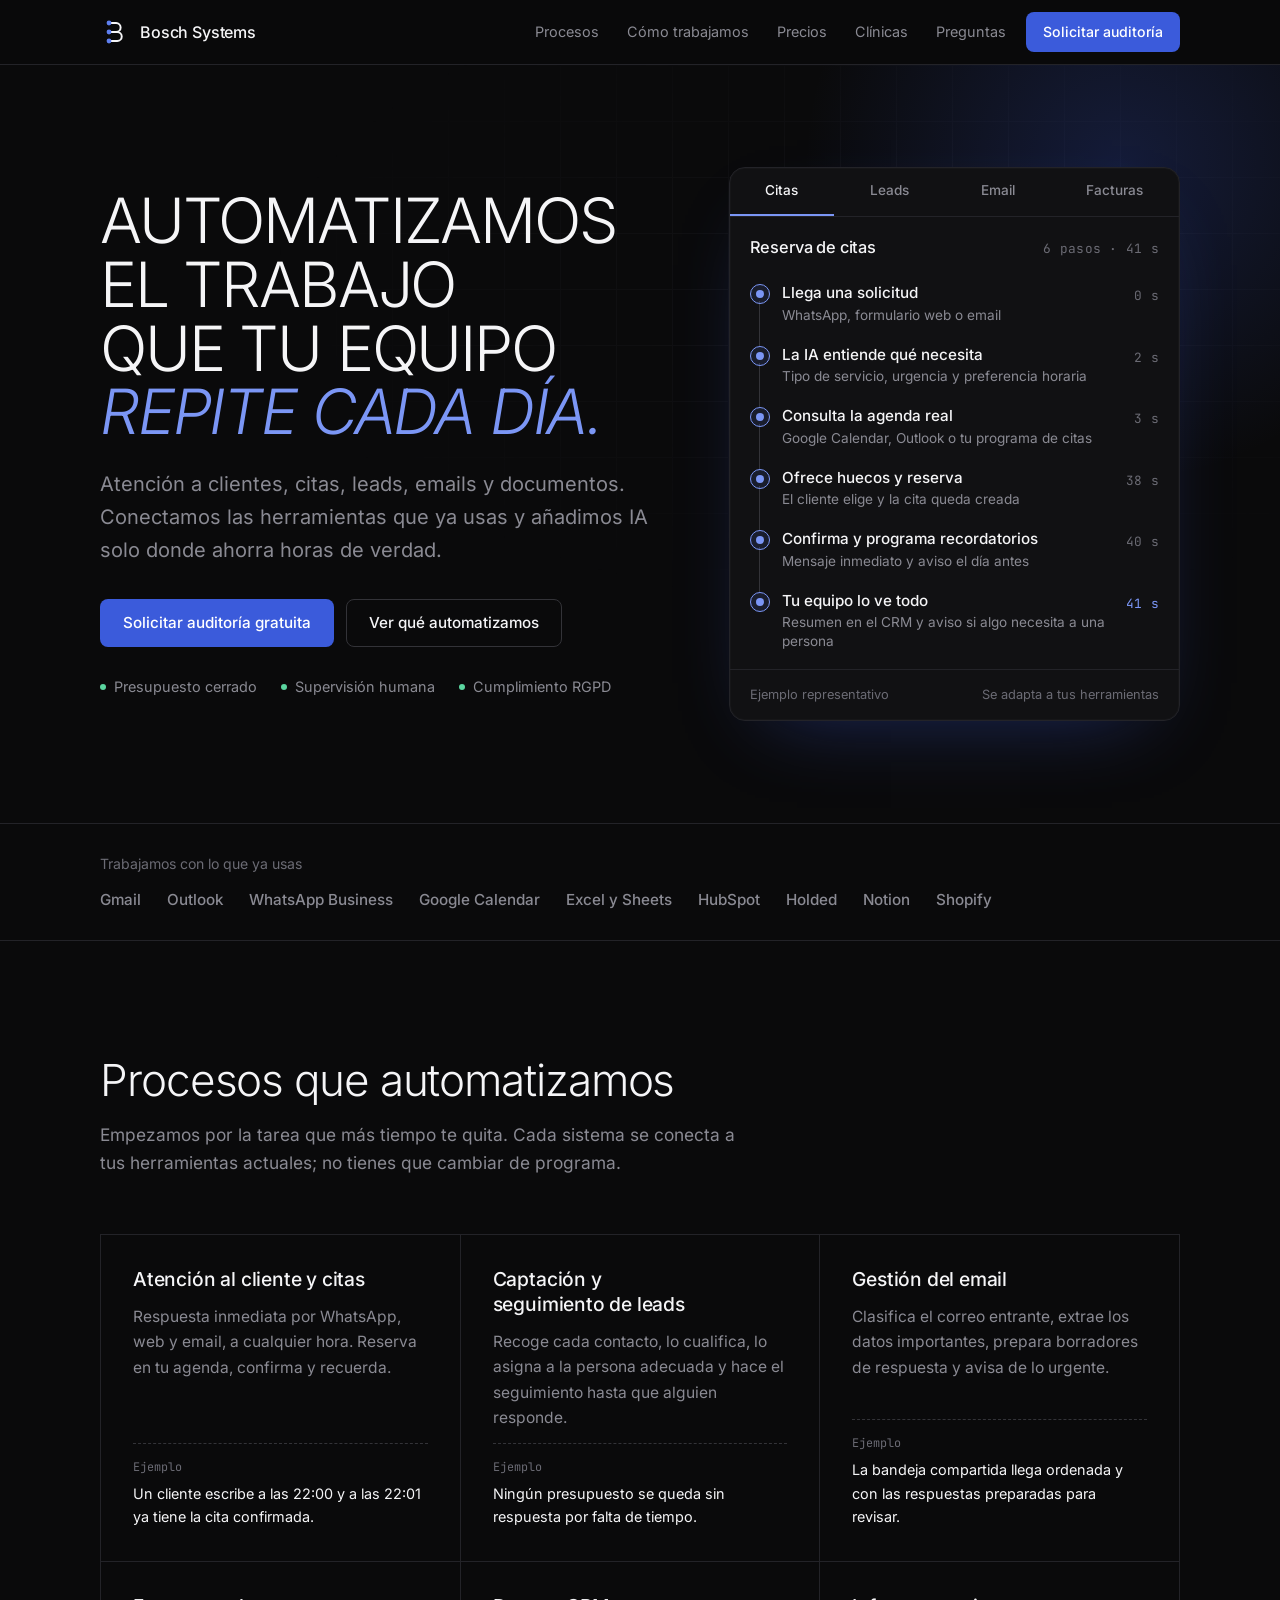
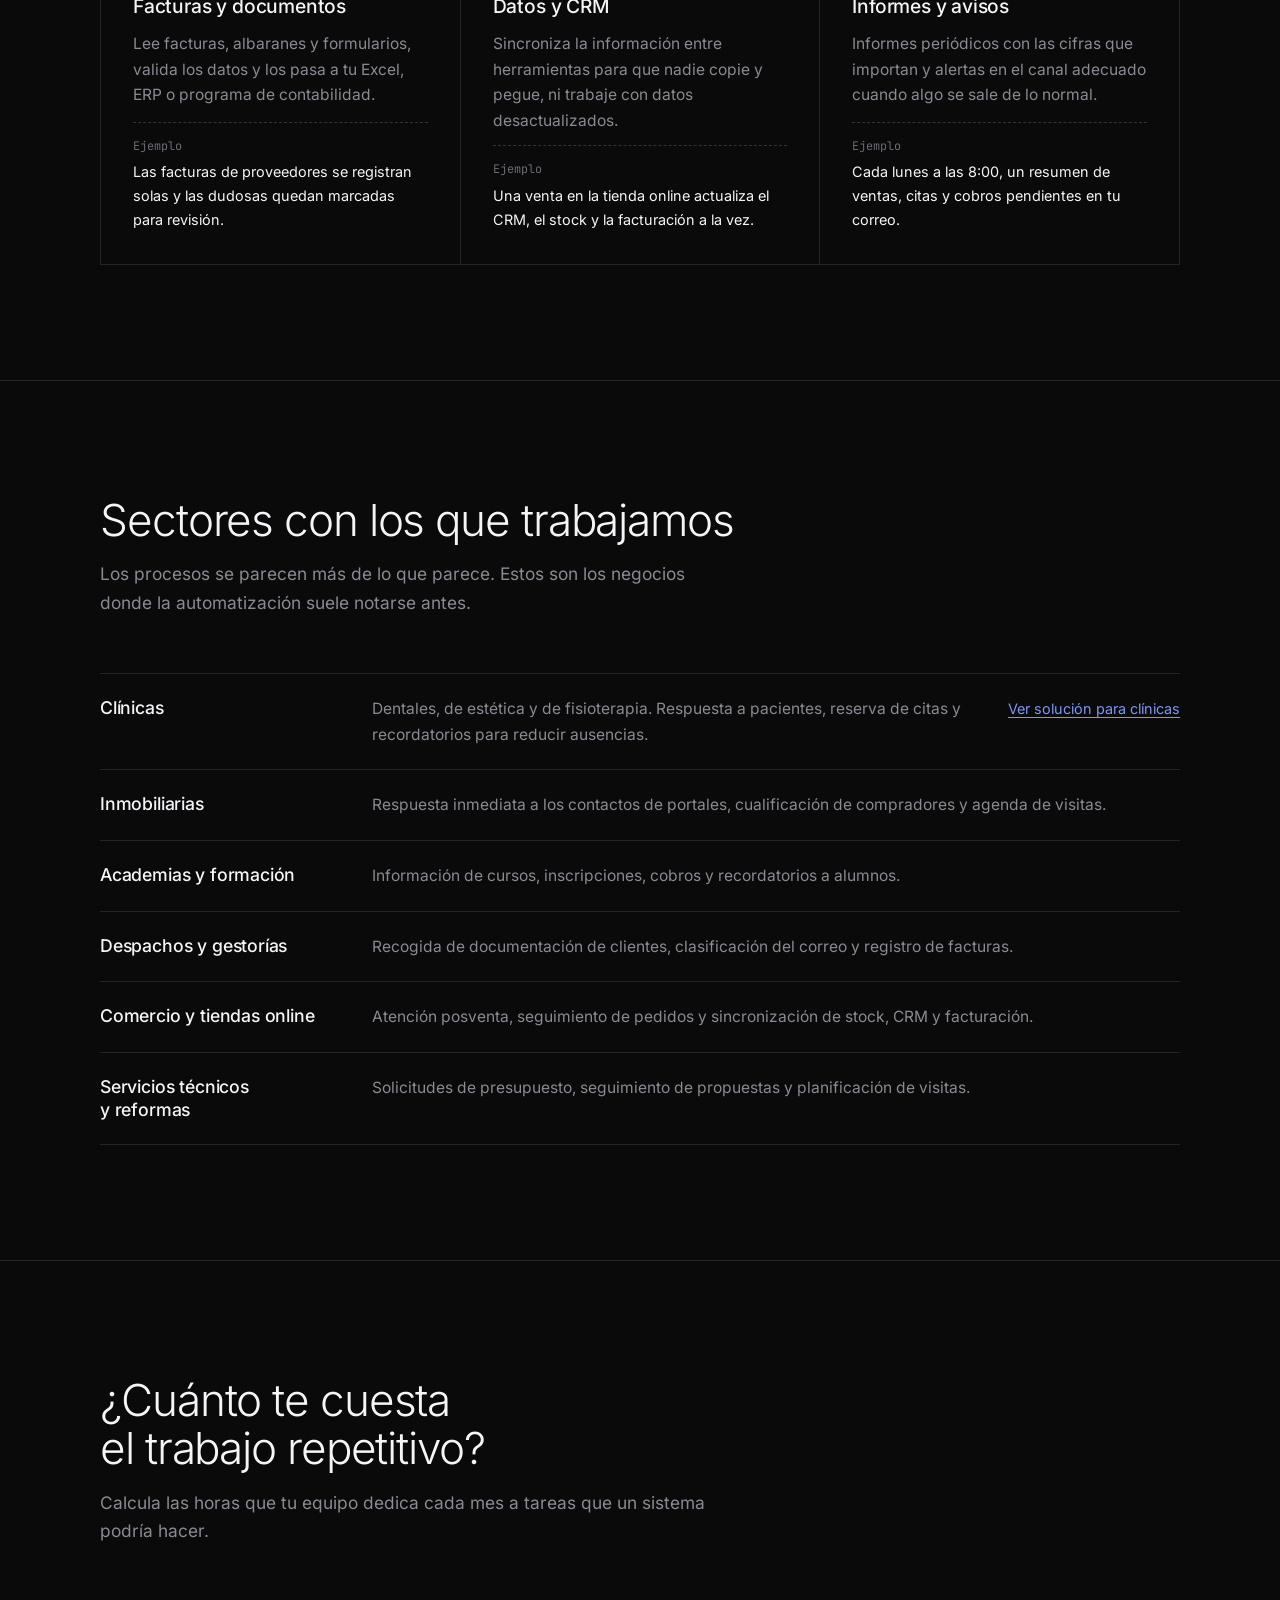
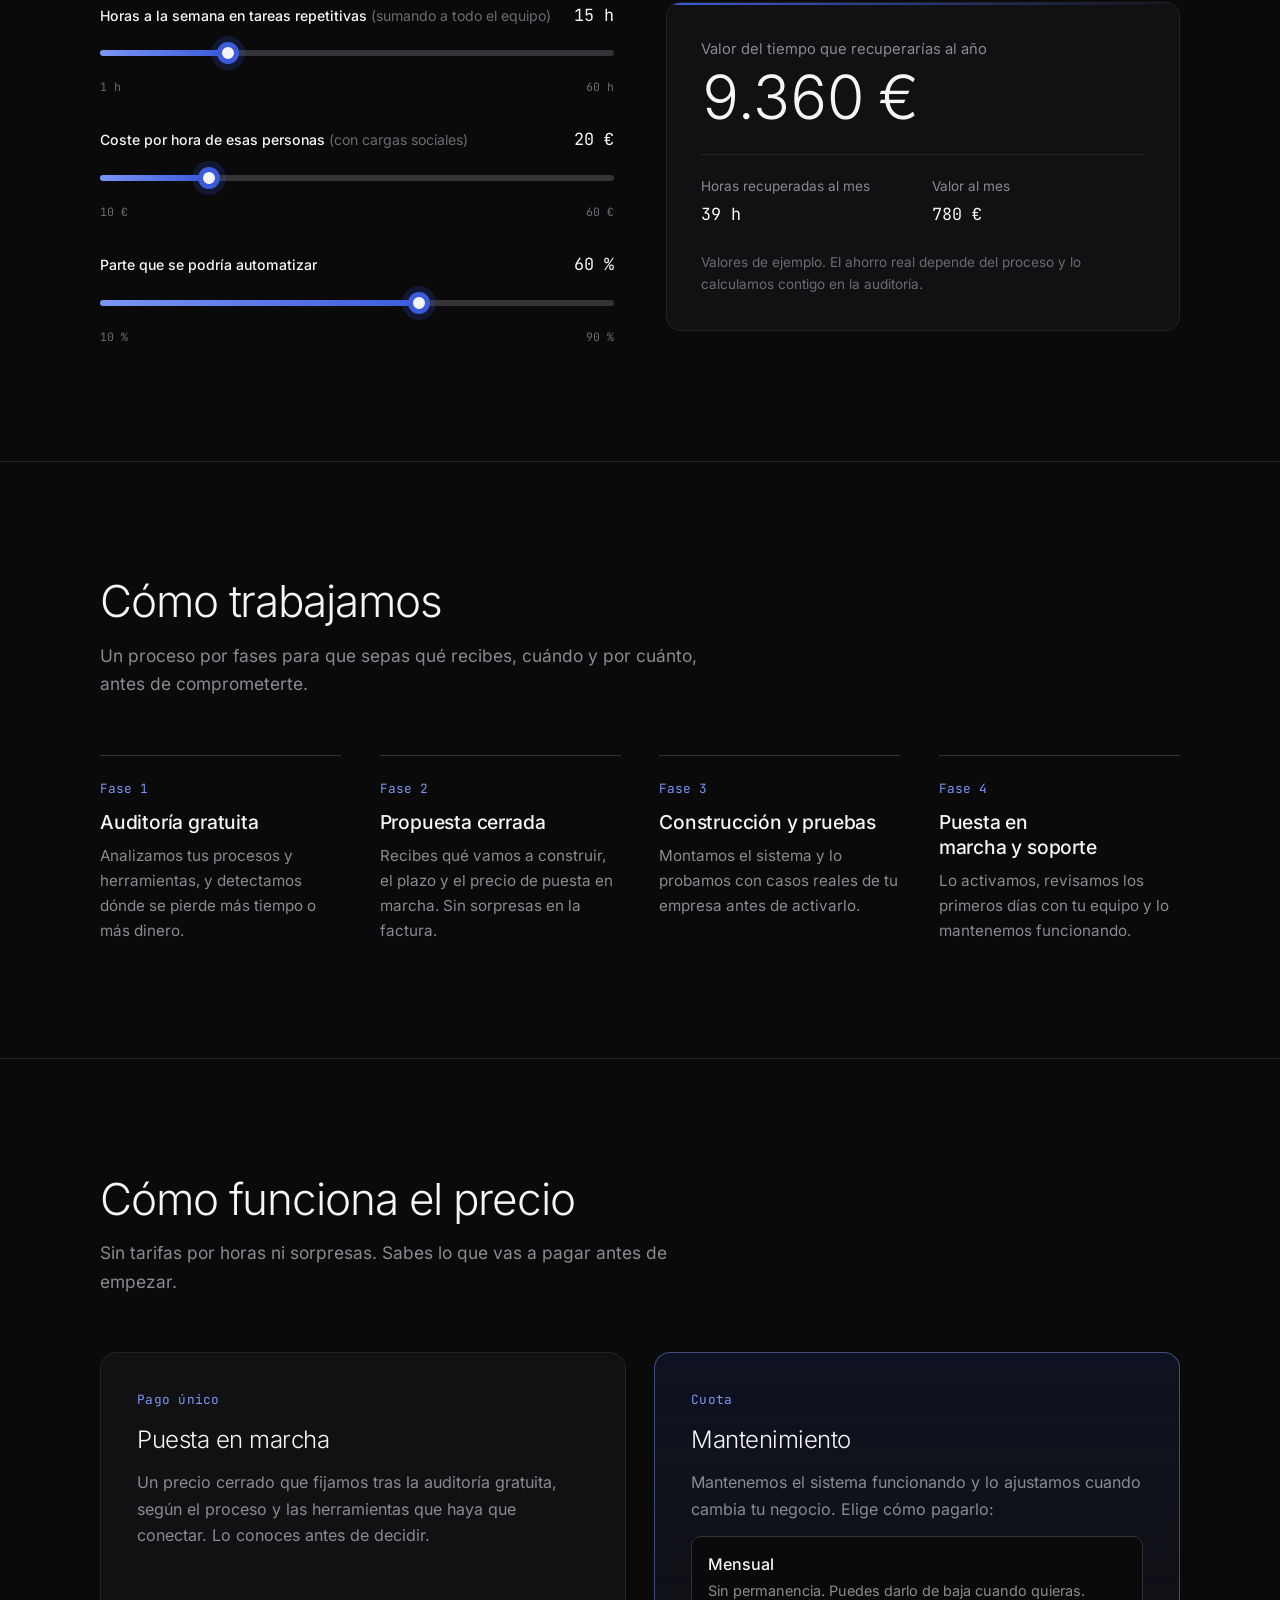
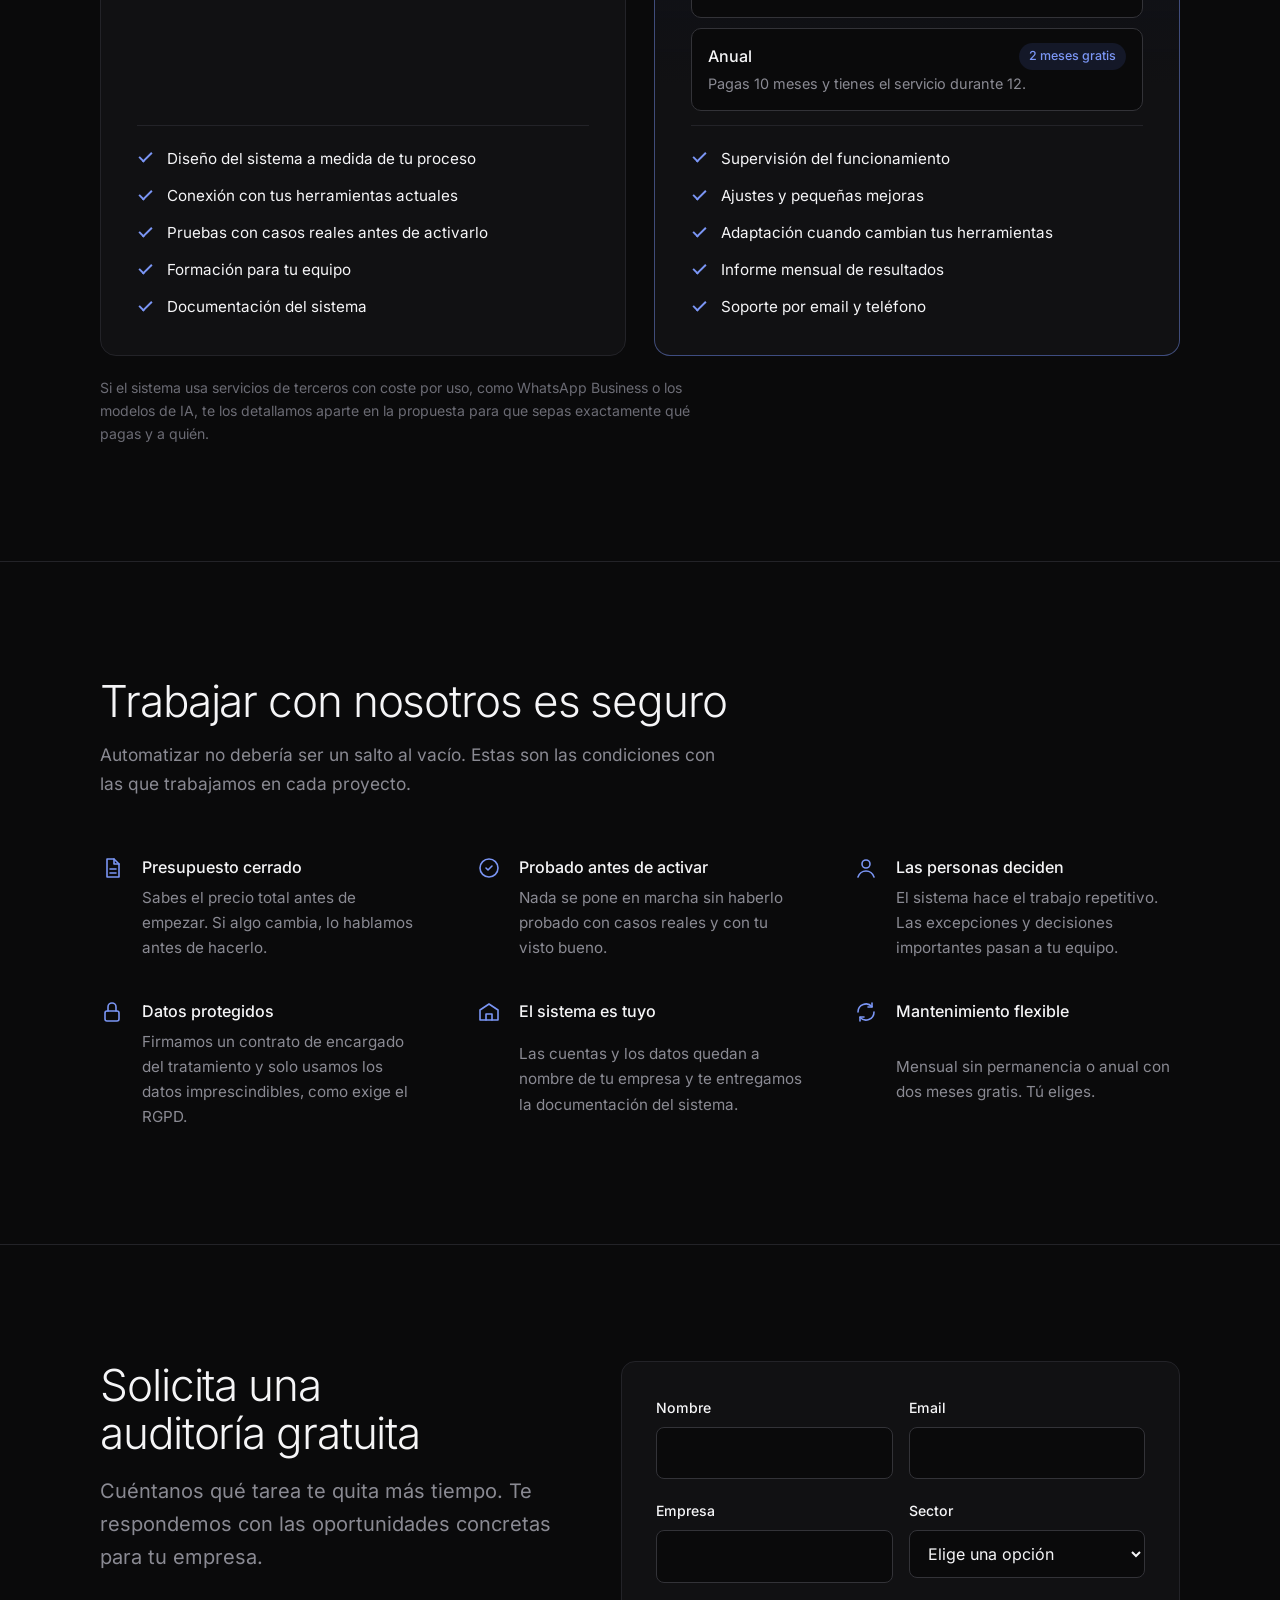
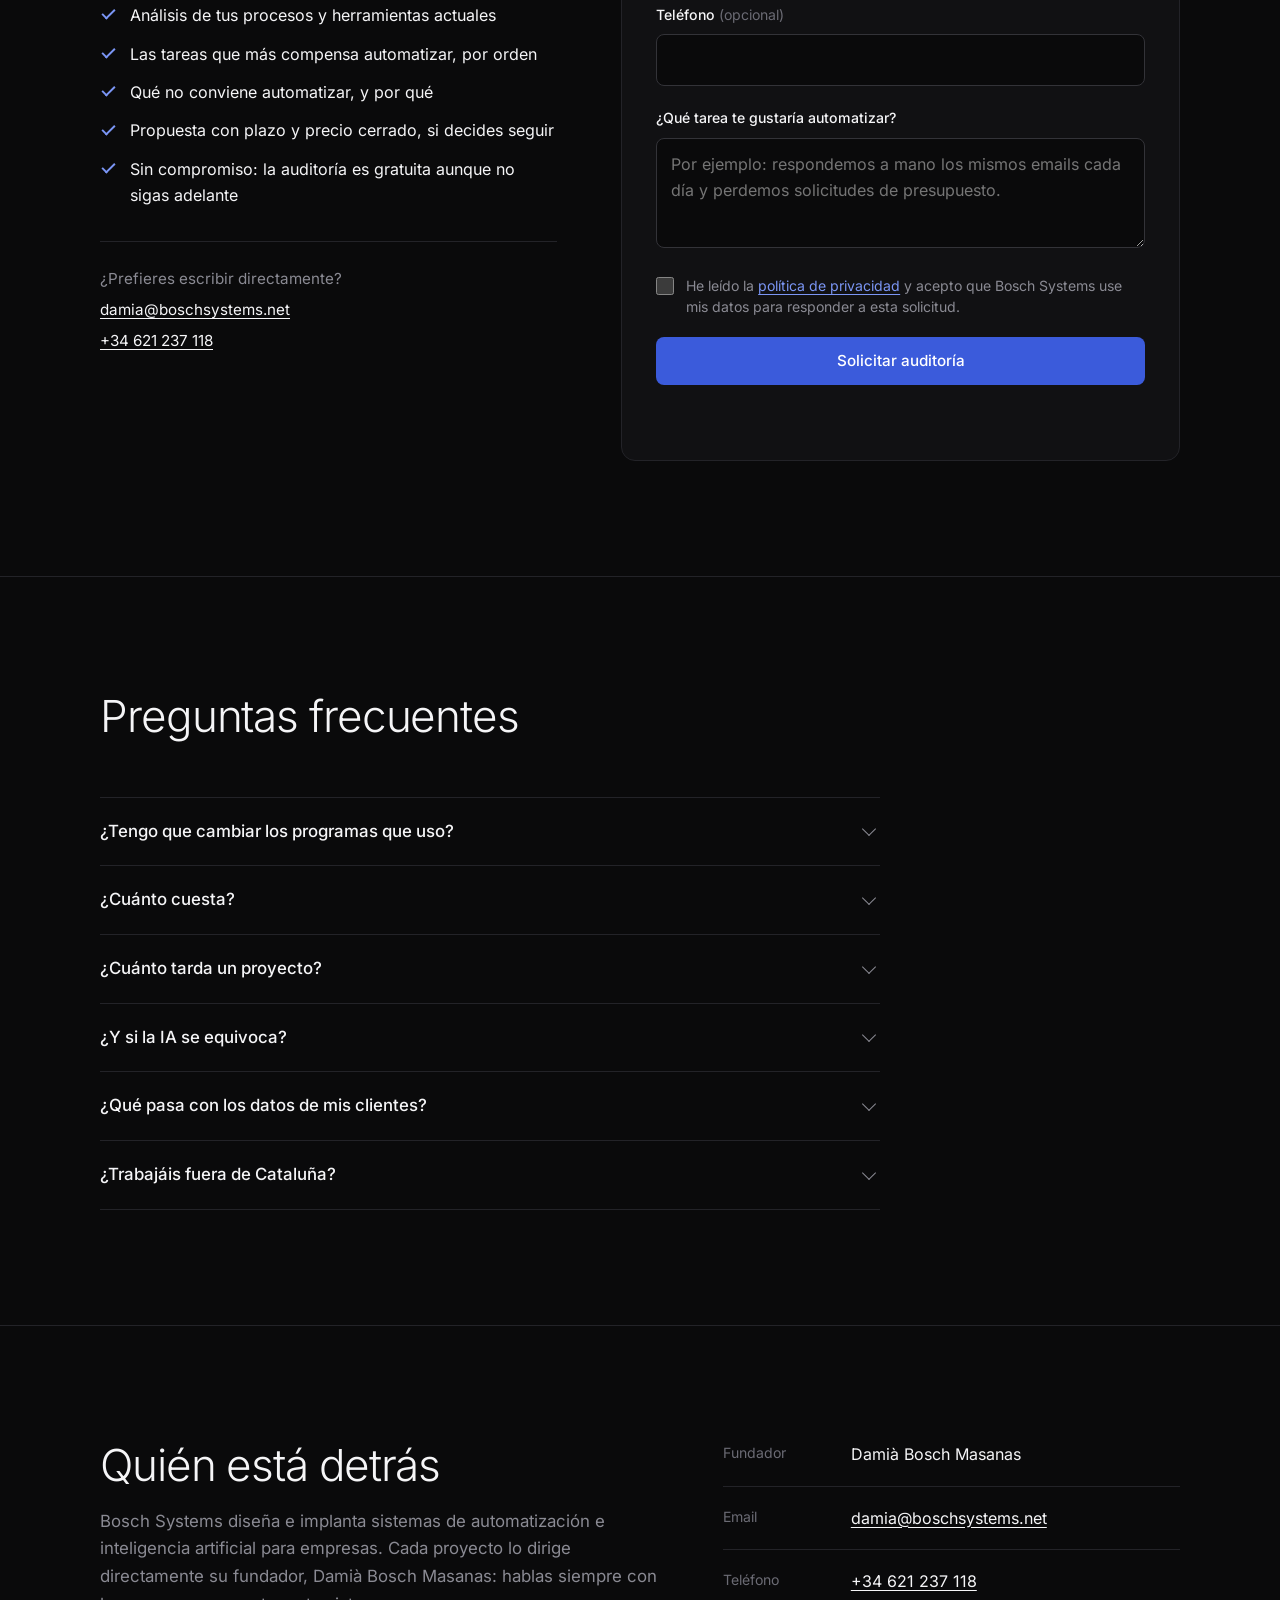
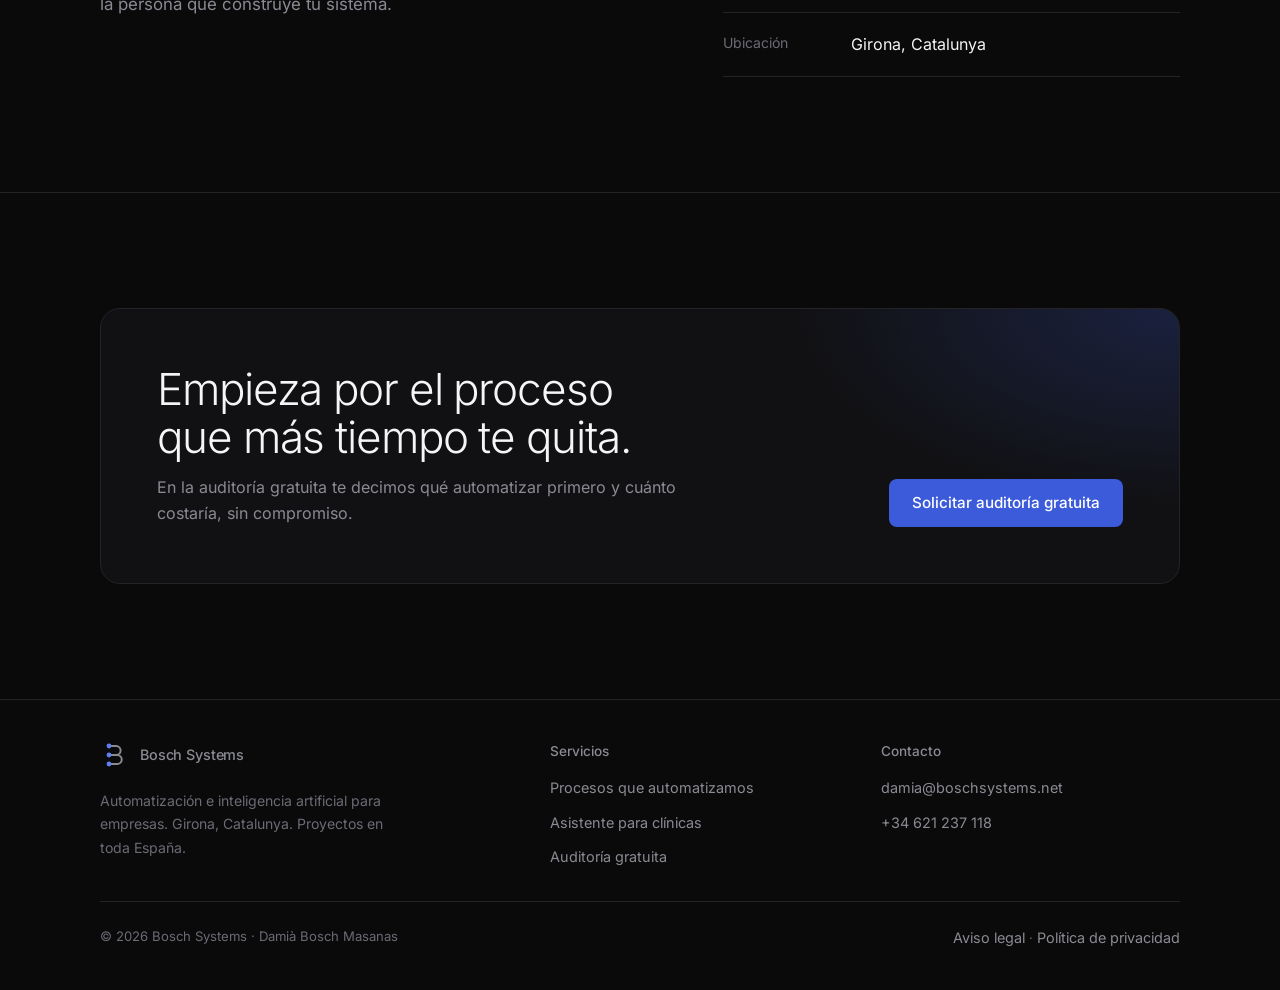
==== index.html @ 440d707b "Add files via upload" ====
<!doctype html>
<html lang="es">
<head>
<meta charset="utf-8">
<meta name="viewport" content="width=device-width, initial-scale=1, viewport-fit=cover">
<title>Bosch Systems | Automatización e IA para empresas</title>
<meta name="description" content="Automatizamos la atención al cliente, las citas, los leads, el email y los documentos de tu empresa, conectando las herramientas que ya usas. Auditoría gratuita.">
<meta name="theme-color" content="#0A0A0B">
<link rel="canonical" href="https://boschsystems.net/">
<link rel="icon" type="image/svg+xml" href="favicon.svg">
<link rel="preload" href="assets/fonts/inter-normal.woff2" as="font" type="font/woff2" crossorigin>
<link rel="stylesheet" href="assets/styles.css">
<meta property="og:type" content="website">
<meta property="og:locale" content="es_ES">
<meta property="og:site_name" content="Bosch Systems">
<meta property="og:title" content="Bosch Systems | Automatización e IA para empresas">
<meta property="og:description" content="Automatizamos la atención al cliente, las citas, los leads, el email y los documentos de tu empresa, conectando las herramientas que ya usas. Auditoría gratuita.">
<meta property="og:url" content="https://boschsystems.net/">
<meta property="og:image" content="https://boschsystems.net/og-image.png">
<meta property="og:image:width" content="1200">
<meta property="og:image:height" content="630">
<meta name="twitter:card" content="summary_large_image">
<script type="application/ld+json">
{"@context":"https://schema.org","@type":"ProfessionalService","name":"Bosch Systems","url":"https://boschsystems.net/","logo":"https://boschsystems.net/logo.svg","image":"https://boschsystems.net/og-image.png","email":"dboschmasanas@gmail.com","telephone":"+34621237118","founder":{"@type":"Person","name":"Damià Bosch Masanas"},"address":{"@type":"PostalAddress","addressLocality":"Banyoles","addressRegion":"Girona","postalCode":"17820","addressCountry":"ES"},"areaServed":"ES","description":"Automatización e inteligencia artificial para empresas: atención al cliente, citas, leads, email y documentos."}
</script>
</head>
<body>
<a class="skip" href="#contenido">Saltar al contenido</a>
<header class="top">
  <div class="wrap">
    <a class="brand" href="./" aria-label="Bosch Systems, inicio"><svg viewBox="0 0 40 40" width="30" height="30" aria-hidden="true"><path d="M12 8H21.5A6 6 0 0 1 21.5 20H12M12 20H23A6 6 0 0 1 23 32H12" fill="none" stroke="currentColor" stroke-width="2.6" stroke-linecap="round"/><circle cx="12" cy="8" r="3.2" fill="#5E7FF0"/><circle cx="12" cy="20" r="3.2" fill="#5E7FF0"/><circle cx="12" cy="32" r="3.2" fill="#5E7FF0"/></svg><span>Bosch Systems</span></a>
    <nav class="nav" id="nav" aria-label="Principal"><a href="#procesos">Procesos</a><a href="#como-trabajamos">Cómo trabajamos</a><a href="#precios">Precios</a><a href="clinicas.html">Clínicas</a><a href="#preguntas">Preguntas</a><a class="btn btn-primary nav-cta" href="#auditoria">Solicitar auditoría</a></nav>
    <a class="btn btn-primary btn-sm" href="#auditoria">Solicitar auditoría</a>
    <button class="menu-btn" type="button" aria-label="Abrir menú" aria-expanded="false" aria-controls="nav"><span></span></button>
  </div>
</header>
<main id="contenido">
  <section class="hero">
    <div class="wrap">
      <div>
        <h1>Automatizamos el trabajo que tu equipo <em>repite cada día.</em></h1>
        <p class="lead">Atención a clientes, citas, leads, emails y documentos. Conectamos las herramientas que ya usas y añadimos IA solo donde ahorra horas de verdad.</p>
        <div class="actions">
          <a class="btn btn-primary" href="#auditoria">Solicitar auditoría gratuita</a>
          <a class="btn btn-ghost js-booking" href="#auditoria" hidden>Reservar videollamada de 15 min</a>
          <a class="btn btn-ghost js-no-booking" href="#procesos">Ver qué automatizamos</a>
        </div>
        <div class="hero-meta">
          <span>Presupuesto cerrado</span>
          <span>Supervisión humana</span>
          <span>Cumplimiento RGPD</span>
        </div>
      </div>

      <div class="flow" id="flow" aria-label="Ejemplos de procesos automatizados">
        <div class="flow-tabs" role="tablist" aria-label="Elige un proceso">
          <button type="button" role="tab" aria-selected="true" data-flow="citas">Citas</button>
          <button type="button" role="tab" aria-selected="false" data-flow="leads">Leads</button>
          <button type="button" role="tab" aria-selected="false" data-flow="email">Email</button>
          <button type="button" role="tab" aria-selected="false" data-flow="facturas">Facturas</button>
        </div>
        <div class="flow-body" role="tabpanel">
          <div class="flow-title"><h3 id="flow-name">Reserva de citas</h3><span class="mono" id="flow-total">6 pasos · 41 s</span></div>
          <ol id="flow-steps">
            <li class="done"><span class="dot"></span><div><strong>Llega una solicitud</strong><small>WhatsApp, formulario web o email</small></div><span class="mono">0 s</span></li>
            <li class="done"><span class="dot"></span><div><strong>La IA entiende qué necesita</strong><small>Tipo de servicio, urgencia y preferencia horaria</small></div><span class="mono">2 s</span></li>
            <li class="done"><span class="dot"></span><div><strong>Consulta la agenda real</strong><small>Google Calendar, Outlook o tu programa de citas</small></div><span class="mono">3 s</span></li>
            <li class="done"><span class="dot"></span><div><strong>Ofrece huecos y reserva</strong><small>El cliente elige y la cita queda creada</small></div><span class="mono">38 s</span></li>
            <li class="done"><span class="dot"></span><div><strong>Confirma y programa recordatorios</strong><small>Mensaje inmediato y aviso el día antes</small></div><span class="mono">40 s</span></li>
            <li class="done human"><span class="dot"></span><div><strong>Tu equipo lo ve todo</strong><small>Resumen en el CRM y aviso si algo necesita a una persona</small></div><span class="mono">41 s</span></li>
          </ol>
        </div>
        <div class="flow-foot"><span>Ejemplo representativo</span><span>Se adapta a tus herramientas</span></div>
      </div>
    </div>
  </section>

  <div class="tools" aria-label="Herramientas compatibles">
    <div class="wrap">
      <p>Trabajamos con lo que ya usas</p>
      <ul>
        <li>Gmail</li><li>Outlook</li><li>WhatsApp Business</li><li>Google Calendar</li><li>Excel y Sheets</li><li>HubSpot</li><li>Holded</li><li>Notion</li><li>Shopify</li>
      </ul>
    </div>
  </div>

  <section class="band" id="procesos">
    <div class="wrap">
      <div class="head">
        <h2>Procesos que automatizamos</h2>
        <p>Empezamos por la tarea que más tiempo te quita. Cada sistema se conecta a tus herramientas actuales; no tienes que cambiar de programa.</p>
      </div>
      <div class="procs">
        <article class="proc">
          <h3>Atención al cliente y citas</h3>
          <p>Respuesta inmediata por WhatsApp, web y email, a cualquier hora. Reserva en tu agenda, confirma y recuerda.</p>
          <p class="ex"><b>Ejemplo</b>Un cliente escribe a las 22:00 y a las 22:01 ya tiene la cita confirmada.</p>
        </article>
        <article class="proc">
          <h3>Captación y seguimiento de leads</h3>
          <p>Recoge cada contacto, lo cualifica, lo asigna a la persona adecuada y hace el seguimiento hasta que alguien responde.</p>
          <p class="ex"><b>Ejemplo</b>Ningún presupuesto se queda sin respuesta por falta de tiempo.</p>
        </article>
        <article class="proc">
          <h3>Gestión del email</h3>
          <p>Clasifica el correo entrante, extrae los datos importantes, prepara borradores de respuesta y avisa de lo urgente.</p>
          <p class="ex"><b>Ejemplo</b>La bandeja compartida llega ordenada y con las respuestas preparadas para revisar.</p>
        </article>
        <article class="proc">
          <h3>Facturas y documentos</h3>
          <p>Lee facturas, albaranes y formularios, valida los datos y los pasa a tu Excel, ERP o programa de contabilidad.</p>
          <p class="ex"><b>Ejemplo</b>Las facturas de proveedores se registran solas y las dudosas quedan marcadas para revisión.</p>
        </article>
        <article class="proc">
          <h3>Datos y CRM</h3>
          <p>Sincroniza la información entre herramientas para que nadie copie y pegue, ni trabaje con datos desactualizados.</p>
          <p class="ex"><b>Ejemplo</b>Una venta en la tienda online actualiza el CRM, el stock y la facturación a la vez.</p>
        </article>
        <article class="proc">
          <h3>Informes y avisos</h3>
          <p>Informes periódicos con las cifras que importan y alertas en el canal adecuado cuando algo se sale de lo normal.</p>
          <p class="ex"><b>Ejemplo</b>Cada lunes a las 8:00, un resumen de ventas, citas y cobros pendientes en tu correo.</p>
        </article>
      </div>
    </div>
  </section>

  <section class="band" id="sectores">
    <div class="wrap">
      <div class="head">
        <h2>Sectores con los que trabajamos</h2>
        <p>Los procesos se parecen más de lo que parece. Estos son los negocios donde la automatización suele notarse antes.</p>
      </div>
      <ul class="sectors">
        <li><h3>Clínicas</h3><p>Dentales, de estética y de fisioterapia. Respuesta a pacientes, reserva de citas y recordatorios para reducir ausencias.</p><a href="clinicas.html">Ver solución para clínicas</a></li>
        <li><h3>Inmobiliarias</h3><p>Respuesta inmediata a los contactos de portales, cualificación de compradores y agenda de visitas.</p><span></span></li>
        <li><h3>Academias y formación</h3><p>Información de cursos, inscripciones, cobros y recordatorios a alumnos.</p><span></span></li>
        <li><h3>Despachos y gestorías</h3><p>Recogida de documentación de clientes, clasificación del correo y registro de facturas.</p><span></span></li>
        <li><h3>Comercio y tiendas online</h3><p>Atención posventa, seguimiento de pedidos y sincronización de stock, CRM y facturación.</p><span></span></li>
        <li><h3>Servicios técnicos y reformas</h3><p>Solicitudes de presupuesto, seguimiento de propuestas y planificación de visitas.</p><span></span></li>
      </ul>
    </div>
  </section>

  <section class="band" id="calculadora">
    <div class="wrap">
      <div class="head">
        <h2>¿Cuánto te cuesta el trabajo repetitivo?</h2>
        <p>Calcula las horas que tu equipo dedica cada mes a tareas que un sistema podría hacer.</p>
      </div>
      <div class="calc">
        <form class="fields" id="calc-horas" onsubmit="return false">
          <div class="slider">
            <div class="slider-head"><label for="h-horas">Horas a la semana en tareas repetitivas <span class="hint">(sumando a todo el equipo)</span></label><output id="h-horas-v" for="h-horas">15 h</output></div>
            <input id="h-horas" type="range" min="1" max="60" step="1" value="15">
            <div class="slider-scale" aria-hidden="true"><span>1 h</span><span>60 h</span></div>
          </div>
          <div class="slider">
            <div class="slider-head"><label for="h-coste">Coste por hora de esas personas <span class="hint">(con cargas sociales)</span></label><output id="h-coste-v" for="h-coste">20 €</output></div>
            <input id="h-coste" type="range" min="10" max="60" step="1" value="20">
            <div class="slider-scale" aria-hidden="true"><span>10 €</span><span>60 €</span></div>
          </div>
          <div class="slider">
            <div class="slider-head"><label for="h-pct">Parte que se podría automatizar</label><output id="h-pct-v" for="h-pct">60 %</output></div>
            <input id="h-pct" type="range" min="10" max="90" step="5" value="60">
            <div class="slider-scale" aria-hidden="true"><span>10 %</span><span>90 %</span></div>
          </div>
        </form>
        <div class="result" aria-live="polite">
          <p class="cap">Valor del tiempo que recuperarías al año</p>
          <p class="big" id="h-anio">9.360 €</p>
          <dl>
            <div><dt>Horas recuperadas al mes</dt><dd id="h-mes-h">39 h</dd></div>
            <div><dt>Valor al mes</dt><dd id="h-mes-e">780 €</dd></div>
          </dl>
          <p class="note">Valores de ejemplo. El ahorro real depende del proceso y lo calculamos contigo en la auditoría.</p>
        </div>
      </div>
    </div>
  </section>

  <section class="band" id="como-trabajamos">
    <div class="wrap">
      <div class="head">
        <h2>Cómo trabajamos</h2>
        <p>Un proceso por fases para que sepas qué recibes, cuándo y por cuánto, antes de comprometerte.</p>
      </div>
      <ol class="steps">
        <li><span class="n">Fase 1</span><h3>Auditoría gratuita</h3><p>Analizamos tus procesos y herramientas, y detectamos dónde se pierde más tiempo o más dinero.</p></li>
        <li><span class="n">Fase 2</span><h3>Propuesta cerrada</h3><p>Recibes qué vamos a construir, el plazo y el precio de puesta en marcha. Sin sorpresas en la factura.</p></li>
        <li><span class="n">Fase 3</span><h3>Construcción y pruebas</h3><p>Montamos el sistema y lo probamos con casos reales de tu empresa antes de activarlo.</p></li>
        <li><span class="n">Fase 4</span><h3>Puesta en marcha y soporte</h3><p>Lo activamos, revisamos los primeros días con tu equipo y lo mantenemos funcionando.</p></li>
      </ol>
    </div>
  </section>

  <section class="band" id="precios">
    <div class="wrap">
      <div class="head">
        <h2>Cómo funciona el precio</h2>
        <p>Sin tarifas por horas ni sorpresas. Sabes lo que vas a pagar antes de empezar.</p>
      </div>
      <div class="pricing">
        <article class="plan">
          <span class="plan-tag mono">Pago único</span>
          <h3>Puesta en marcha</h3>
          <p>Un precio cerrado que fijamos tras la auditoría gratuita, según el proceso y las herramientas que haya que conectar. Lo conoces antes de decidir.</p>
          <ul class="checks">
            <li>Diseño del sistema a medida de tu proceso</li>
            <li>Conexión con tus herramientas actuales</li>
            <li>Pruebas con casos reales antes de activarlo</li>
            <li>Formación para tu equipo</li>
            <li>Documentación del sistema</li>
          </ul>
        </article>
        <article class="plan plan-main">
          <span class="plan-tag mono">Cuota</span>
          <h3>Mantenimiento</h3>
          <p>Mantenemos el sistema funcionando y lo ajustamos cuando cambia tu negocio. Elige cómo pagarlo:</p>
          <div class="bills">
            <div class="bill"><strong>Mensual</strong><span>Sin permanencia. Puedes darlo de baja cuando quieras.</span></div>
            <div class="bill"><strong>Anual</strong><em class="save">2 meses gratis</em><span>Pagas 10 meses y tienes el servicio durante 12.</span></div>
          </div>
          <ul class="checks">
            <li>Supervisión del funcionamiento</li>
            <li>Ajustes y pequeñas mejoras</li>
            <li>Adaptación cuando cambian tus herramientas</li>
            <li>Informe mensual de resultados</li>
            <li>Soporte por email y teléfono</li>
          </ul>
        </article>
      </div>
      <p class="pricing-note">Si el sistema usa servicios de terceros con coste por uso, como WhatsApp Business o los modelos de IA, te los detallamos aparte en la propuesta para que sepas exactamente qué pagas y a quién.</p>
    </div>
  </section>
  <section class="band" id="garantias">
    <div class="wrap">
      <div class="head">
        <h2>Trabajar con nosotros es seguro</h2>
        <p>Automatizar no debería ser un salto al vacío. Estas son las condiciones con las que trabajamos en cada proyecto.</p>
      </div>
      <dl class="trust">
        <div>
          <svg viewBox="0 0 24 24" fill="none" stroke="currentColor" stroke-width="1.6" stroke-linecap="round" stroke-linejoin="round" aria-hidden="true"><path d="M7 3h7l5 5v13H7z"/><path d="M14 3v5h5M10 13h6M10 17h6"/></svg>
          <dt>Presupuesto cerrado</dt><dd>Sabes el precio total antes de empezar. Si algo cambia, lo hablamos antes de hacerlo.</dd>
        </div>
        <div>
          <svg viewBox="0 0 24 24" fill="none" stroke="currentColor" stroke-width="1.6" stroke-linecap="round" stroke-linejoin="round" aria-hidden="true"><path d="M9 12l2 2 4-4"/><circle cx="12" cy="12" r="9"/></svg>
          <dt>Probado antes de activar</dt><dd>Nada se pone en marcha sin haberlo probado con casos reales y con tu visto bueno.</dd>
        </div>
        <div>
          <svg viewBox="0 0 24 24" fill="none" stroke="currentColor" stroke-width="1.6" stroke-linecap="round" stroke-linejoin="round" aria-hidden="true"><circle cx="12" cy="8" r="4"/><path d="M4 21c1.5-4 4.5-6 8-6s6.5 2 8 6"/></svg>
          <dt>Las personas deciden</dt><dd>El sistema hace el trabajo repetitivo. Las excepciones y decisiones importantes pasan a tu equipo.</dd>
        </div>
        <div>
          <svg viewBox="0 0 24 24" fill="none" stroke="currentColor" stroke-width="1.6" stroke-linecap="round" stroke-linejoin="round" aria-hidden="true"><rect x="5" y="11" width="14" height="10" rx="2"/><path d="M8 11V7a4 4 0 0 1 8 0v4"/></svg>
          <dt>Datos protegidos</dt><dd>Firmamos un contrato de encargado del tratamiento y solo usamos los datos imprescindibles, como exige el RGPD.</dd>
        </div>
        <div>
          <svg viewBox="0 0 24 24" fill="none" stroke="currentColor" stroke-width="1.6" stroke-linecap="round" stroke-linejoin="round" aria-hidden="true"><path d="M3 10l9-6 9 6v10H3z"/><path d="M9 20v-6h6v6"/></svg>
          <dt>El sistema es tuyo</dt><dd>Las cuentas y los datos quedan a nombre de tu empresa y te entregamos la documentación del sistema.</dd>
        </div>
        <div>
          <svg viewBox="0 0 24 24" fill="none" stroke="currentColor" stroke-width="1.6" stroke-linecap="round" stroke-linejoin="round" aria-hidden="true"><path d="M4 12a8 8 0 0 1 14-5.3M20 12a8 8 0 0 1-14 5.3"/><path d="M18 3v4h-4M6 21v-4h4"/></svg>
          <dt>Mantenimiento flexible</dt><dd>Mensual sin permanencia o anual con dos meses gratis. Tú eliges.</dd>
        </div>
      </dl>
    </div>
  </section>

  <section class="band" id="auditoria">
    <div class="wrap audit">
      <div>
        <h2>Solicita una auditoría gratuita</h2>
        <p class="lead">Cuéntanos qué tarea te quita más tiempo. Te respondemos con las oportunidades concretas para tu empresa.</p>
        <ul class="checks">
          <li>Análisis de tus procesos y herramientas actuales</li>
          <li>Las tareas que más compensa automatizar, por orden</li>
          <li>Qué no conviene automatizar, y por qué</li>
          <li>Propuesta con plazo y precio cerrado, si decides seguir</li>
          <li>Sin compromiso: la auditoría es gratuita aunque no sigas adelante</li>
        </ul>
        <div class="direct">
          <span>¿Prefieres escribir directamente?</span>
          <a class="js-email" href="mailto:dboschmasanas@gmail.com">dboschmasanas@gmail.com</a>
          <a class="js-phone" href="tel:+34621237118">+34 621 237 118</a>
        </div>
      </div>

      <form class="form js-lead-form" novalidate data-subject="Solicitud de auditoría">
        <div class="two">
          <div><label for="f-nombre">Nombre</label><input id="f-nombre" name="nombre" type="text" autocomplete="name" required></div>
          <div><label for="f-email">Email</label><input id="f-email" name="email" type="email" autocomplete="email" required></div>
        </div>
        <div class="two">
          <div><label for="f-empresa">Empresa</label><input id="f-empresa" name="empresa" type="text" autocomplete="organization" required></div>
          <div>
            <label for="f-sector">Sector</label>
            <select id="f-sector" name="sector" required>
              <option value="">Elige una opción</option>
              <option>Clínica</option><option>Inmobiliaria</option><option>Academia o formación</option><option>Despacho o gestoría</option><option>Comercio o tienda online</option><option>Servicios técnicos o reformas</option><option>Otro</option>
            </select>
          </div>
        </div>
        <div><label for="f-tel">Teléfono <span class="hint">(opcional)</span></label><input id="f-tel" name="telefono" type="tel" autocomplete="tel"></div>
        <div><label for="f-mensaje">¿Qué tarea te gustaría automatizar?</label><textarea id="f-mensaje" name="mensaje" required placeholder="Por ejemplo: respondemos a mano los mismos emails cada día y perdemos solicitudes de presupuesto."></textarea></div>
        <div class="trap" aria-hidden="true"><label for="f-extra">No rellenar</label><input id="f-extra" name="contacto_extra" type="text" tabindex="-1" autocomplete="off"></div>
        <div class="consent">
          <input id="f-consent" name="consent" type="checkbox" required>
          <label for="f-consent">He leído la <a href="privacidad.html">política de privacidad</a> y acepto que Bosch Systems use mis datos para responder a esta solicitud.</label>
        </div>
        <button class="btn btn-primary" type="submit">Solicitar auditoría</button>
        <p class="status" role="status" aria-live="polite"></p>
      </form>
    </div>
  </section>

  <section class="band" id="preguntas">
    <div class="wrap">
      <div class="head"><h2>Preguntas frecuentes</h2></div>
      <div class="faq">
        <details><summary>¿Tengo que cambiar los programas que uso?</summary><p>No. Partimos de tus herramientas actuales y construimos la conexión entre ellas. Solo proponemos algo nuevo cuando lo que tienes no permite automatizar el proceso.</p></details>
        <details><summary>¿Cuánto cuesta?</summary><p>La puesta en marcha tiene un precio cerrado que te damos tras la auditoría, según el proceso y las herramientas. El mantenimiento se paga aparte, de forma mensual sin permanencia o anual con dos meses gratis. Consulta el apartado <a href="#precios">Cómo funciona el precio</a>.</p></details>
        <details><summary>¿Cuánto tarda un proyecto?</summary><p>Un proceso sencillo puede estar funcionando en pocas semanas. El plazo exacto aparece en la propuesta, antes de que te comprometas.</p></details>
        <details><summary>¿Y si la IA se equivoca?</summary><p>Diseñamos cada sistema con límites claros: lo que no entiende o no puede resolver lo pasa a una persona con el contexto completo. Además, revisamos su funcionamiento durante los primeros días y en el mantenimiento mensual.</p></details>
        <details><summary>¿Qué pasa con los datos de mis clientes?</summary><p>Solo tratamos los datos necesarios para cada proceso, firmamos un contrato de encargado del tratamiento y elegimos proveedores que cumplen el RGPD.</p></details>
        <details><summary>¿Trabajáis fuera de Cataluña?</summary><p>Sí. Trabajamos con empresas de toda España por videollamada, y la mayor parte del trabajo se hace en remoto.</p></details>
      </div>
    </div>
  </section>

  <section class="band" id="nosotros">
    <div class="wrap about">
      <div>
        <h2>Quién está detrás</h2>
        <p>Bosch Systems diseña e implanta sistemas de automatización e inteligencia artificial para empresas. Cada proyecto lo dirige directamente su fundador, Damià Bosch Masanas: hablas siempre con la persona que construye tu sistema.</p>
      </div>
      <dl class="contact">
        <div><dt>Fundador</dt><dd>Damià Bosch Masanas</dd></div>
        <div><dt>Email</dt><dd><a class="js-email" href="mailto:dboschmasanas@gmail.com">dboschmasanas@gmail.com</a></dd></div>
        <div><dt>Teléfono</dt><dd><a class="js-phone" href="tel:+34621237118">+34 621 237 118</a></dd></div>
        <div><dt>Ubicación</dt><dd>Girona, Catalunya</dd></div>
      </dl>
    </div>
  </section>

  <section class="band final">
    <div class="wrap">
      <div class="final-panel">
        <div>
          <h2>Empieza por el proceso que más tiempo te quita.</h2>
          <p>En la auditoría gratuita te decimos qué automatizar primero y cuánto costaría, sin compromiso.</p>
        </div>
        <a class="btn btn-primary" href="#auditoria">Solicitar auditoría gratuita</a>
      </div>
    </div>
  </section>
</main>
<footer class="foot">
  <div class="wrap">
    <div>
      <a class="brand" href="./" aria-label="Bosch Systems, inicio"><svg viewBox="0 0 40 40" width="30" height="30" aria-hidden="true"><path d="M12 8H21.5A6 6 0 0 1 21.5 20H12M12 20H23A6 6 0 0 1 23 32H12" fill="none" stroke="currentColor" stroke-width="2.6" stroke-linecap="round"/><circle cx="12" cy="8" r="3.2" fill="#5E7FF0"/><circle cx="12" cy="20" r="3.2" fill="#5E7FF0"/><circle cx="12" cy="32" r="3.2" fill="#5E7FF0"/></svg><span>Bosch Systems</span></a>
      <p>Automatización e inteligencia artificial para empresas. Girona, Catalunya. Proyectos en toda España.</p>
    </div>
    <div>
      <h4>Servicios</h4>
      <ul>
        <li><a href="#procesos">Procesos que automatizamos</a></li>
        <li><a href="clinicas.html">Asistente para clínicas</a></li>
        <li><a href="#auditoria">Auditoría gratuita</a></li>
      </ul>
    </div>
    <div>
      <h4>Contacto</h4>
      <ul>
        <li><a class="js-email" href="mailto:dboschmasanas@gmail.com">dboschmasanas@gmail.com</a></li>
        <li><a class="js-phone" href="tel:+34621237118">+34 621 237 118</a></li>
      </ul>
    </div>
    <div class="legal-line">
      <span>© <span class="js-year">2026</span> Bosch Systems · Damià Bosch Masanas</span>
      <span><a href="aviso-legal.html">Aviso legal</a> · <a href="privacidad.html">Política de privacidad</a></span>
    </div>
  </div>
</footer>
<script src="assets/main.js" defer></script>
</body>
</html>
---- assets/styles.css ----
/* Bosch Systems
   Layout: oscuro, columna amplia y alineada a la izquierda. Titulares finos en Inter, datos en mono.
   El único momento llamativo es el panel de flujo del hero; el resto se ordena con filetes y espacio. */

@font-face{font-family:"Inter";font-style:normal;font-weight:300 600;font-display:swap;src:url("fonts/inter-normal.woff2") format("woff2")}
@font-face{font-family:"Inter";font-style:italic;font-weight:300 400;font-display:swap;src:url("fonts/inter-italic.woff2") format("woff2")}
@font-face{font-family:"JetBrains Mono";font-style:normal;font-weight:400 500;font-display:swap;src:url("fonts/jetbrains-mono-normal.woff2") format("woff2")}

:root{
  --bg:#0A0A0B;
  --surface:#111113;
  --raised:#18181B;
  --line:#232328;
  --line-strong:#333338;
  --ink:#F5F5F7;
  --muted:#8A8A93;
  --dim:#6B6B74;
  --accent:#3B5BDB;
  --accent-hover:#4C6AE6;
  --accent-ink:#7B96F5;
  --accent-soft:rgba(94,127,240,.12);
  --ok:#5BD6A0;
  --err:#FF8A80;
  --sans:"Inter",system-ui,-apple-system,"Segoe UI",Roboto,Arial,sans-serif;
  --mono:"JetBrains Mono",ui-monospace,SFMono-Regular,Menlo,Consolas,monospace;
  color-scheme:dark;
}

*,*::before,*::after{box-sizing:border-box}
[hidden]{display:none!important}
html{scroll-behavior:smooth;-webkit-text-size-adjust:100%}
body{margin:0;background:var(--bg);color:var(--ink);font:400 1rem/1.65 var(--sans);-webkit-font-smoothing:antialiased;text-rendering:optimizeLegibility}
img,svg{max-width:100%}
a{color:var(--accent-ink);text-underline-offset:3px}
::selection{background:var(--accent);color:#fff}
:focus-visible{outline:2px solid var(--accent-ink);outline-offset:3px;border-radius:4px}
@media (prefers-reduced-motion:reduce){
  html{scroll-behavior:auto}
  *,*::before,*::after{animation:none!important;transition:none!important}
}

/* Tipografía */
h1,h2,h3{margin:0;font-weight:300;line-height:1.1;text-wrap:balance}
h1{font-size:clamp(2.3rem,5.2vw,3.9rem);letter-spacing:-.035em;text-transform:uppercase;line-height:1.02}
h1 em{font-style:italic;color:var(--accent-ink)}
h2{font-size:clamp(1.85rem,3.6vw,2.75rem);letter-spacing:-.025em}
h3{font-size:1.2rem;font-weight:500;letter-spacing:-.01em;line-height:1.3}
p{margin:0}
.mono{font-family:var(--mono);font-size:.8rem;letter-spacing:.02em}

/* Estructura */
.wrap{width:100%;max-width:1160px;margin-inline:auto;padding-inline:clamp(16px,4vw,40px)}
.band{padding-block:clamp(64px,9vw,120px);border-top:1px solid var(--line)}
section[id]{scroll-margin-top:76px}
.head{max-width:640px;margin-bottom:clamp(32px,5vw,56px)}
.head p{margin-top:16px;color:var(--muted);font-size:1.08rem}
.lead{color:var(--muted);font-size:clamp(1.05rem,1.7vw,1.25rem);max-width:54ch}

.skip{position:absolute;left:-9999px;top:8px}
.skip:focus{left:16px;z-index:50;background:var(--raised);color:var(--ink);padding:8px 14px;border-radius:8px}

/* Cabecera */
.top{position:sticky;top:env(safe-area-inset-top,0px);z-index:40;background:rgba(10,10,11,.86);backdrop-filter:saturate(140%) blur(12px);-webkit-backdrop-filter:saturate(140%) blur(12px);border-bottom:1px solid var(--line)}
.top .wrap{display:flex;align-items:center;gap:20px;min-height:64px}
.brand{display:inline-flex;align-items:center;gap:10px;color:var(--ink);text-decoration:none;font-weight:500;font-size:1rem;letter-spacing:-.01em;margin-right:auto}
.brand svg{flex:none;display:block}
.nav{display:flex;gap:28px}
.nav a{color:var(--muted);text-decoration:none;font-size:.9rem}
.nav a:hover,.nav a[aria-current="page"]{color:var(--ink)}
.menu-btn{display:none;background:none;border:1px solid var(--line-strong);color:var(--ink);border-radius:8px;width:42px;height:42px;cursor:pointer;padding:0}
.menu-btn span,.menu-btn span::before,.menu-btn span::after{display:block;width:18px;height:1.5px;background:currentColor;margin:auto;position:relative;content:""}
.menu-btn span::before{position:absolute;top:-6px}
.menu-btn span::after{position:absolute;top:6px}
@media (max-width:900px){
  .menu-btn{display:block}
  .top .btn{display:none}
  .nav{display:none;position:absolute;left:0;right:0;top:100%;flex-direction:column;gap:0;background:var(--bg);border-bottom:1px solid var(--line);padding:8px clamp(16px,4vw,40px) 20px}
  .nav a{padding:12px 0;font-size:1.05rem;border-bottom:1px solid var(--line)}
  .top .nav .nav-cta{display:flex;margin-top:16px;border:0;padding:0 22px;color:#fff}
  .top.open .nav{display:flex}
}
.nav .nav-cta{display:none}

/* Botones */
.btn{display:inline-flex;align-items:center;justify-content:center;gap:8px;min-height:48px;padding:0 22px;border-radius:8px;border:1px solid transparent;font:500 .95rem/1.2 var(--sans);text-decoration:none;cursor:pointer;transition:background-color .15s,border-color .15s,color .15s;white-space:nowrap}
.btn-primary{background:var(--accent);color:#fff}
.btn-primary:hover{background:var(--accent-hover)}
.btn-primary:disabled{opacity:.6;cursor:wait}
.btn-ghost{background:transparent;color:var(--ink);border-color:var(--line-strong)}
.btn-ghost:hover{border-color:var(--muted)}
.btn-sm{min-height:40px;padding:0 16px;font-size:.88rem}
.actions{display:flex;flex-wrap:wrap;gap:12px;margin-top:32px}
@media (max-width:480px){.actions .btn{flex:1 1 100%}}

/* Hero */
.hero{padding-block:clamp(48px,8vw,104px) clamp(56px,8vw,112px)}
.hero .wrap{display:grid;grid-template-columns:minmax(0,1.1fr) minmax(0,.9fr);gap:clamp(36px,6vw,80px);align-items:center}
.hero .lead{margin-top:24px}
.hero-meta{margin-top:28px;display:flex;flex-wrap:wrap;gap:8px 24px;color:var(--muted);font-size:.9rem}
.hero-meta span{display:inline-flex;align-items:center;gap:8px}
.hero-meta span::before{content:"";width:6px;height:6px;border-radius:50%;background:var(--ok)}
@media (max-width:960px){.hero .wrap{grid-template-columns:minmax(0,1fr)}}

/* Panel de flujo */
.flow{background:var(--surface);border:1px solid var(--line);border-radius:16px;overflow:hidden}
.flow-tabs{display:flex;border-bottom:1px solid var(--line);overflow-x:auto;scrollbar-width:none}
.flow-tabs::-webkit-scrollbar{display:none}
.flow-tabs button{flex:1 0 auto;background:none;border:0;border-bottom:2px solid transparent;color:var(--muted);font:500 .85rem/1 var(--sans);padding:16px 14px;cursor:pointer}
.flow-tabs button[aria-selected="true"]{color:var(--ink);border-bottom-color:var(--accent-ink)}
.flow-body{padding:20px 20px 8px}
.flow-title{display:flex;justify-content:space-between;align-items:baseline;gap:12px;margin-bottom:14px}
.flow-title h3{font-size:1.02rem}
.flow-title .mono{color:var(--dim)}
.flow ol{list-style:none;margin:0;padding:0}
.flow li{position:relative;display:grid;grid-template-columns:20px minmax(0,1fr) auto;gap:12px;align-items:start;padding:10px 0}
.flow li::before{content:"";position:absolute;left:9px;top:28px;bottom:-12px;width:1.5px;background:var(--line-strong)}
.flow li:last-child::before{display:none}
.dot{width:20px;height:20px;border-radius:50%;border:1.5px solid var(--line-strong);background:var(--surface);position:relative;z-index:1;margin-top:1px}
.flow li.done .dot{border-color:var(--accent-ink);background:var(--accent-soft)}
.flow li.done .dot::after{content:"";position:absolute;inset:5px;border-radius:50%;background:var(--accent-ink)}
.flow li strong{display:block;font-weight:500;font-size:.95rem;line-height:1.35}
.flow li small{display:block;color:var(--muted);font-size:.85rem;line-height:1.4;margin-top:2px}
.flow li .mono{color:var(--dim);padding-top:2px}
.flow li.human .mono{color:var(--accent-ink)}
.flow-foot{display:flex;justify-content:space-between;gap:12px;padding:14px 20px;border-top:1px solid var(--line);color:var(--dim);font-size:.8rem}
.flow li{opacity:1;transition:opacity .3s}
.flow.playing li:not(.done){opacity:.45}

/* Herramientas */
.tools{padding-block:28px;border-top:1px solid var(--line)}
.tools .wrap{display:flex;flex-wrap:wrap;align-items:center;gap:12px 28px}
.tools p{color:var(--dim);font-size:.88rem;margin-right:8px}
.tools ul{list-style:none;margin:0;padding:0;display:flex;flex-wrap:wrap;gap:10px 26px}
.tools li{color:var(--muted);font-size:.95rem;font-weight:500}

/* Procesos */
.procs{display:grid;grid-template-columns:repeat(3,minmax(0,1fr));border-top:1px solid var(--line);border-left:1px solid var(--line)}
.proc{padding:clamp(22px,3vw,32px);border-right:1px solid var(--line);border-bottom:1px solid var(--line);display:flex;flex-direction:column;gap:12px}
.proc p{color:var(--muted);font-size:.97rem}
.proc .ex{margin-top:auto;padding-top:14px;border-top:1px dashed var(--line-strong);color:var(--ink);font-size:.9rem}
.proc .ex b{display:block;font-family:var(--mono);font-weight:400;font-size:.74rem;color:var(--dim);margin-bottom:4px}
@media (max-width:980px){.procs{grid-template-columns:repeat(2,minmax(0,1fr))}}
@media (max-width:620px){.procs{grid-template-columns:minmax(0,1fr)}}

/* Pasos */
.steps{list-style:none;margin:0;padding:0;display:grid;grid-template-columns:repeat(4,minmax(0,1fr));gap:clamp(20px,3vw,40px)}
.steps li{padding-top:18px;border-top:1px solid var(--line-strong)}
.steps .n{font-family:var(--mono);font-size:.8rem;color:var(--accent-ink)}
.steps h3{margin:10px 0 8px}
.steps p{color:var(--muted);font-size:.95rem}
@media (max-width:980px){.steps{grid-template-columns:repeat(2,minmax(0,1fr))}}
@media (max-width:560px){.steps{grid-template-columns:minmax(0,1fr)}}

/* Garantías */
.trust{display:grid;grid-template-columns:repeat(3,minmax(0,1fr));gap:clamp(24px,3vw,40px) clamp(24px,4vw,56px);margin:0}
.trust div{display:grid;grid-template-columns:28px minmax(0,1fr);gap:4px 14px}
.trust svg{grid-row:span 2;width:24px;height:24px;color:var(--accent-ink);margin-top:2px}
.trust dt{font-weight:500}
.trust dd{margin:0;color:var(--muted);font-size:.95rem}
@media (max-width:900px){.trust{grid-template-columns:repeat(2,minmax(0,1fr))}}
@media (max-width:580px){.trust{grid-template-columns:minmax(0,1fr)}}

/* Formularios */
label{display:block;margin-bottom:8px;font-size:.88rem;font-weight:500;color:var(--ink)}
.hint{font-weight:400;color:var(--dim)}
input,select,textarea{width:100%;min-height:48px;padding:12px 14px;font:inherit;font-size:1rem;color:var(--ink);background:var(--bg);border:1px solid var(--line-strong);border-radius:8px;transition:border-color .15s}
input:hover,select:hover,textarea:hover{border-color:var(--dim)}
input:focus,select:focus,textarea:focus{outline:none;border-color:var(--accent-ink);box-shadow:0 0 0 3px var(--accent-soft)}
textarea{min-height:110px;resize:vertical}
input[type=range]{min-height:28px;padding:0;border:0;background:none;box-shadow:none;accent-color:var(--accent-ink)}
input[type=checkbox]{width:18px;height:18px;min-height:18px;padding:0;margin:2px 0 0;accent-color:var(--accent)}
.range-row{display:flex;align-items:center;gap:14px}
.range-row output{min-width:3.6rem;text-align:right;font-family:var(--mono);font-size:.9rem;font-variant-numeric:tabular-nums}

/* Calculadora */
.calc{display:grid;grid-template-columns:minmax(0,1fr) minmax(0,1fr);gap:clamp(24px,4vw,64px);align-items:start}
.fields{display:grid;gap:24px}
.result{padding:clamp(22px,3vw,34px);background:var(--surface);border:1px solid var(--line);border-radius:14px}
.result .cap{color:var(--muted);font-size:.92rem}
.result .big{margin:6px 0 26px;font-weight:300;font-size:clamp(2.6rem,6vw,3.8rem);letter-spacing:-.03em;line-height:1;font-variant-numeric:tabular-nums;overflow-wrap:anywhere}
.result dl{margin:0;display:grid;grid-template-columns:repeat(2,minmax(0,1fr));gap:18px;padding-top:20px;border-top:1px solid var(--line)}
.result dt{color:var(--muted);font-size:.85rem}
.result dd{margin:4px 0 0;font-family:var(--mono);font-size:1.05rem;font-variant-numeric:tabular-nums}
.result .note{margin-top:22px;color:var(--dim);font-size:.85rem}
@media (max-width:860px){.calc{grid-template-columns:minmax(0,1fr)}}

/* Sectores */
.sectors{list-style:none;margin:0;padding:0;border-top:1px solid var(--line)}
.sectors li{display:grid;grid-template-columns:minmax(0,15rem) minmax(0,1fr) auto;gap:8px 32px;align-items:baseline;padding:22px 0;border-bottom:1px solid var(--line)}
.sectors h3{font-size:1.1rem}
.sectors p{color:var(--muted);font-size:.97rem}
.sectors a{font-size:.9rem;white-space:nowrap}
@media (max-width:760px){.sectors li{grid-template-columns:minmax(0,1fr)}}

/* Auditoría */
.audit{display:grid;grid-template-columns:minmax(0,.9fr) minmax(0,1.1fr);gap:clamp(32px,5vw,80px);align-items:start}
.audit .lead{margin-top:18px}
.checks{list-style:none;margin:28px 0 0;padding:0;display:grid;gap:12px}
.checks li{position:relative;padding-left:30px;color:var(--ink)}
.checks li::before{content:"";position:absolute;left:2px;top:.45em;width:13px;height:7px;border-left:2px solid var(--accent-ink);border-bottom:2px solid var(--accent-ink);transform:rotate(-45deg)}
.direct{margin-top:32px;padding-top:24px;border-top:1px solid var(--line);display:grid;gap:6px;color:var(--muted);font-size:.95rem}
.direct a{color:var(--ink)}
.form{display:grid;gap:20px;padding:clamp(22px,3vw,34px);background:var(--surface);border:1px solid var(--line);border-radius:14px}
.two{display:grid;grid-template-columns:repeat(2,minmax(0,1fr));gap:16px}
.consent{display:grid;grid-template-columns:18px minmax(0,1fr);gap:12px;align-items:start}
.consent label{margin:0;font-weight:400;color:var(--muted);font-size:.88rem;line-height:1.5}
.status{margin:0;min-height:1.4em;font-size:.92rem}
.status.ok{color:var(--ok)}
.status.err{color:var(--err)}
.trap{position:absolute;left:-9999px;width:1px;height:1px;overflow:hidden}
@media (max-width:920px){.audit{grid-template-columns:minmax(0,1fr)}}
@media (max-width:560px){.two{grid-template-columns:minmax(0,1fr)}}

/* FAQ */
.faq{max-width:780px}
details{border-top:1px solid var(--line)}
details:last-child{border-bottom:1px solid var(--line)}
summary{position:relative;padding:20px 44px 20px 0;font-weight:500;font-size:1.05rem;cursor:pointer;list-style:none}
summary::-webkit-details-marker{display:none}
summary::after{content:"";position:absolute;right:6px;top:50%;width:10px;height:10px;border-right:1.5px solid var(--muted);border-bottom:1.5px solid var(--muted);transform:translateY(-70%) rotate(45deg);transition:transform .2s}
details[open] summary::after{transform:translateY(-30%) rotate(-135deg)}
details p{max-width:64ch;margin:0 0 20px;color:var(--muted)}

/* Nosotros */
.about{display:grid;grid-template-columns:minmax(0,1.1fr) minmax(0,.9fr);gap:clamp(32px,5vw,80px);align-items:start}
.about p{margin-top:18px;color:var(--muted);font-size:1.05rem;max-width:56ch}
.contact{margin:0;display:grid;gap:18px}
.contact div{display:grid;grid-template-columns:7rem minmax(0,1fr);gap:16px;padding-bottom:18px;border-bottom:1px solid var(--line)}
.contact dt{color:var(--dim);font-size:.88rem}
.contact dd{margin:0;overflow-wrap:anywhere}
.contact a{color:var(--ink)}
@media (max-width:860px){.about{grid-template-columns:minmax(0,1fr)}}

/* CTA final */
.final{text-align:left}
.final .wrap{display:flex;flex-wrap:wrap;align-items:flex-end;justify-content:space-between;gap:24px 48px}
.final h2{max-width:20ch}

/* Pie */
.foot{border-top:1px solid var(--line);padding-block:40px}
.foot .wrap{display:grid;grid-template-columns:minmax(0,1.4fr) repeat(2,minmax(0,1fr));gap:32px}
.foot p{color:var(--dim);font-size:.88rem;margin-top:12px;max-width:34ch}
.foot h4{margin:0 0 12px;font-size:.85rem;font-weight:500;color:var(--muted)}
.foot ul{list-style:none;margin:0;padding:0;display:grid;gap:8px}
.foot a{color:var(--muted);font-size:.9rem;text-decoration:none;overflow-wrap:anywhere}
.foot a:hover{color:var(--ink)}
.foot .legal-line{grid-column:1/-1;display:flex;flex-wrap:wrap;justify-content:space-between;gap:12px;padding-top:24px;border-top:1px solid var(--line);color:var(--dim);font-size:.82rem}
@media (max-width:720px){.foot .wrap{grid-template-columns:minmax(0,1fr)}}

/* Página de clínicas */
.thread{margin:0;background:var(--surface);border:1px solid var(--line);border-radius:16px;overflow:hidden}
.thread-head{display:flex;align-items:center;gap:12px;padding:14px 18px;border-bottom:1px solid var(--line)}
.avatar{flex:none;width:36px;height:36px;border-radius:50%;background:var(--accent-soft);color:var(--accent-ink);display:grid;place-items:center;font-weight:500;font-size:.8rem}
.thread-head strong{display:block;font-weight:500;font-size:.95rem;line-height:1.25}
.thread-head small{color:var(--dim);font-size:.8rem}
.msgs{display:flex;flex-direction:column;gap:10px;padding:18px}
.m{max-width:84%;padding:10px 13px;border-radius:14px;font-size:.93rem;line-height:1.45}
.m .t{display:block;margin-top:4px;font-family:var(--mono);font-size:.68rem;opacity:.65;text-align:right}
.m.in{align-self:flex-start;background:var(--raised);border-bottom-left-radius:4px}
.m.out{align-self:flex-end;background:var(--accent);color:#fff;border-bottom-right-radius:4px}
.sys{align-self:center;max-width:94%;padding:6px 12px;border-radius:999px;border:1px solid var(--line-strong);color:var(--muted);font-size:.78rem;text-align:center}
.thread-foot{padding:12px 18px;border-top:1px solid var(--line);color:var(--dim);font-size:.78rem}

.compare{display:grid;grid-template-columns:repeat(2,minmax(0,1fr));gap:clamp(16px,3vw,32px)}
.tl{padding:clamp(22px,3vw,32px);border:1px solid var(--line);border-radius:14px}
.tl.with{border-color:rgba(123,150,245,.4);background:var(--accent-soft)}
.tl h3{margin-bottom:18px}
.tl ol{list-style:none;margin:0;padding:0;display:grid;gap:14px}
.tl li{display:grid;grid-template-columns:3.4rem minmax(0,1fr);gap:12px;align-items:baseline;color:var(--muted)}
.tl.with li{color:var(--ink)}
.tl time{font-family:var(--mono);font-size:.85rem;color:var(--dim)}
.tl.with time{color:var(--accent-ink)}
@media (max-width:760px){.compare{grid-template-columns:minmax(0,1fr)}}

.feat{display:grid;grid-template-columns:repeat(2,minmax(0,1fr));column-gap:clamp(24px,5vw,72px);margin:0}
.feat div{padding-block:22px;border-top:1px solid var(--line)}
.feat dt{margin-bottom:6px;font-weight:500;font-size:1.08rem}
.feat dd{margin:0;color:var(--muted)}
@media (max-width:700px){.feat{grid-template-columns:minmax(0,1fr)}}

/* Páginas legales */
.legal{padding-block:clamp(48px,7vw,88px)}
.legal .wrap{max-width:800px}
.legal h1{font-size:clamp(2rem,4.5vw,3rem);text-transform:none;letter-spacing:-.03em;margin-bottom:12px}
.legal .updated{color:var(--dim);font-size:.9rem}
.legal h2{font-size:1.25rem;font-weight:500;letter-spacing:-.01em;margin:40px 0 12px}
.legal p,.legal li{color:var(--muted);max-width:70ch}
.legal p+p{margin-top:12px}
.legal ul{margin:8px 0 0;padding-left:20px;display:grid;gap:6px}
.legal dl{margin:16px 0 0;display:grid;grid-template-columns:minmax(0,11rem) minmax(0,1fr);border-top:1px solid var(--line)}
.legal dt,.legal dd{padding:12px 0;border-bottom:1px solid var(--line);margin:0}
.legal dt{color:var(--dim);font-size:.92rem}
.legal dd{overflow-wrap:anywhere}
@media (max-width:560px){.legal dl{grid-template-columns:minmax(0,1fr)}.legal dt{border-bottom:0;padding-bottom:0}}

/* ===== Revisión 3: deslizadores, precios y detalles ===== */

/* Hero: brillo y retícula suaves */
.hero{position:relative;overflow:hidden;isolation:isolate}
.hero::before{content:"";position:absolute;inset:0;z-index:-1;pointer-events:none;
  background-image:linear-gradient(var(--line) 1px,transparent 1px),linear-gradient(90deg,var(--line) 1px,transparent 1px);
  background-size:56px 56px;opacity:.35;
  -webkit-mask-image:radial-gradient(ellipse 70% 60% at 70% 30%,#000 10%,transparent 70%);
  mask-image:radial-gradient(ellipse 70% 60% at 70% 30%,#000 10%,transparent 70%)}
.hero::after{content:"";position:absolute;z-index:-1;pointer-events:none;width:720px;height:720px;right:-200px;top:-260px;border-radius:50%;
  background:radial-gradient(circle,rgba(59,91,219,.22),transparent 62%)}
.flow,.thread{box-shadow:0 30px 80px -40px rgba(59,91,219,.45),0 0 0 1px rgba(255,255,255,.02) inset}

/* Procesos y sectores: respuesta al pasar el ratón */
.proc{transition:background-color .2s}
.proc:hover{background:var(--surface)}
.sectors li{transition:padding .2s}
.sectors li:hover h3{color:var(--accent-ink)}

/* Deslizadores */
.slider{display:grid;gap:10px}
.slider-head{display:flex;justify-content:space-between;align-items:baseline;gap:16px}
.slider-head label{margin:0}
.slider-head output{flex:none;font-family:var(--mono);font-size:1.05rem;color:var(--ink);font-variant-numeric:tabular-nums}
.slider-scale{display:flex;justify-content:space-between;font-family:var(--mono);font-size:.72rem;color:var(--dim)}
input[type=range]{--p:50%;-webkit-appearance:none;appearance:none;width:100%;height:28px;margin:0;padding:0;background:transparent;border:0;box-shadow:none;cursor:pointer}
input[type=range]:focus{box-shadow:none}
input[type=range]::-webkit-slider-runnable-track{height:6px;border-radius:999px;background:linear-gradient(to right,var(--accent-ink) 0,var(--accent) var(--p),var(--line-strong) var(--p))}
input[type=range]::-moz-range-track{height:6px;border-radius:999px;background:var(--line-strong)}
input[type=range]::-moz-range-progress{height:6px;border-radius:999px;background:var(--accent)}
input[type=range]::-webkit-slider-thumb{-webkit-appearance:none;width:22px;height:22px;margin-top:-8px;border-radius:50%;background:var(--ink);border:5px solid var(--accent);box-shadow:0 0 0 6px rgba(59,91,219,.18);transition:box-shadow .15s}
input[type=range]::-moz-range-thumb{width:12px;height:12px;border-radius:50%;background:var(--ink);border:5px solid var(--accent);box-shadow:0 0 0 6px rgba(59,91,219,.18)}
input[type=range]:hover::-webkit-slider-thumb,input[type=range]:focus-visible::-webkit-slider-thumb{box-shadow:0 0 0 9px rgba(59,91,219,.28)}
input[type=range]:focus-visible{outline:none}
input[type=range]:focus-visible::-webkit-slider-thumb{outline:2px solid var(--accent-ink);outline-offset:3px}
.fields{gap:30px}

/* Resultado de la calculadora */
.result{position:relative;overflow:hidden}
.result::before{content:"";position:absolute;inset:0 0 auto 0;height:2px;background:linear-gradient(90deg,var(--accent),transparent)}

/* Precios */
.pricing{display:grid;grid-template-columns:repeat(2,minmax(0,1fr));gap:clamp(16px,2.5vw,28px);align-items:stretch}
.plan{display:flex;flex-direction:column;gap:14px;padding:clamp(24px,3vw,36px);background:var(--surface);border:1px solid var(--line);border-radius:16px}
.plan-main{border-color:rgba(123,150,245,.45);background:linear-gradient(180deg,rgba(59,91,219,.10),var(--surface) 55%)}
.plan-tag{color:var(--accent-ink)}
.plan h3{font-size:1.5rem;font-weight:300;letter-spacing:-.02em}
.plan > p{color:var(--muted)}
.plan .checks{margin-top:auto;padding-top:20px;border-top:1px solid var(--line)}
.plan .checks li{font-size:.95rem}
.bills{display:grid;gap:10px}
.bill{display:grid;grid-template-columns:minmax(0,1fr) auto;gap:2px 12px;padding:14px 16px;border:1px solid var(--line-strong);border-radius:10px;background:var(--bg)}
.bill strong{font-weight:500;grid-column:1;grid-row:1}
.bill span{grid-column:1/-1;color:var(--muted);font-size:.9rem}
.bill .save{grid-column:2;grid-row:1;font-style:normal;align-self:center;justify-self:end;padding:3px 10px;border-radius:999px;background:var(--accent-soft);color:var(--accent-ink);font-size:.78rem;font-weight:500}
.pricing-note{margin-top:20px;color:var(--dim);font-size:.88rem;max-width:70ch}
@media (max-width:820px){.pricing{grid-template-columns:minmax(0,1fr)}}

/* CTA final en panel */
.final .wrap > .final-panel{flex:1 1 100%;display:flex;flex-wrap:wrap;align-items:flex-end;justify-content:space-between;gap:24px 48px;padding:clamp(28px,5vw,56px);border:1px solid var(--line);border-radius:20px;
  background:radial-gradient(ellipse 60% 120% at 100% 0%,rgba(59,91,219,.22),transparent 60%),var(--surface)}
.final-panel p{margin-top:12px;color:var(--muted);max-width:52ch}
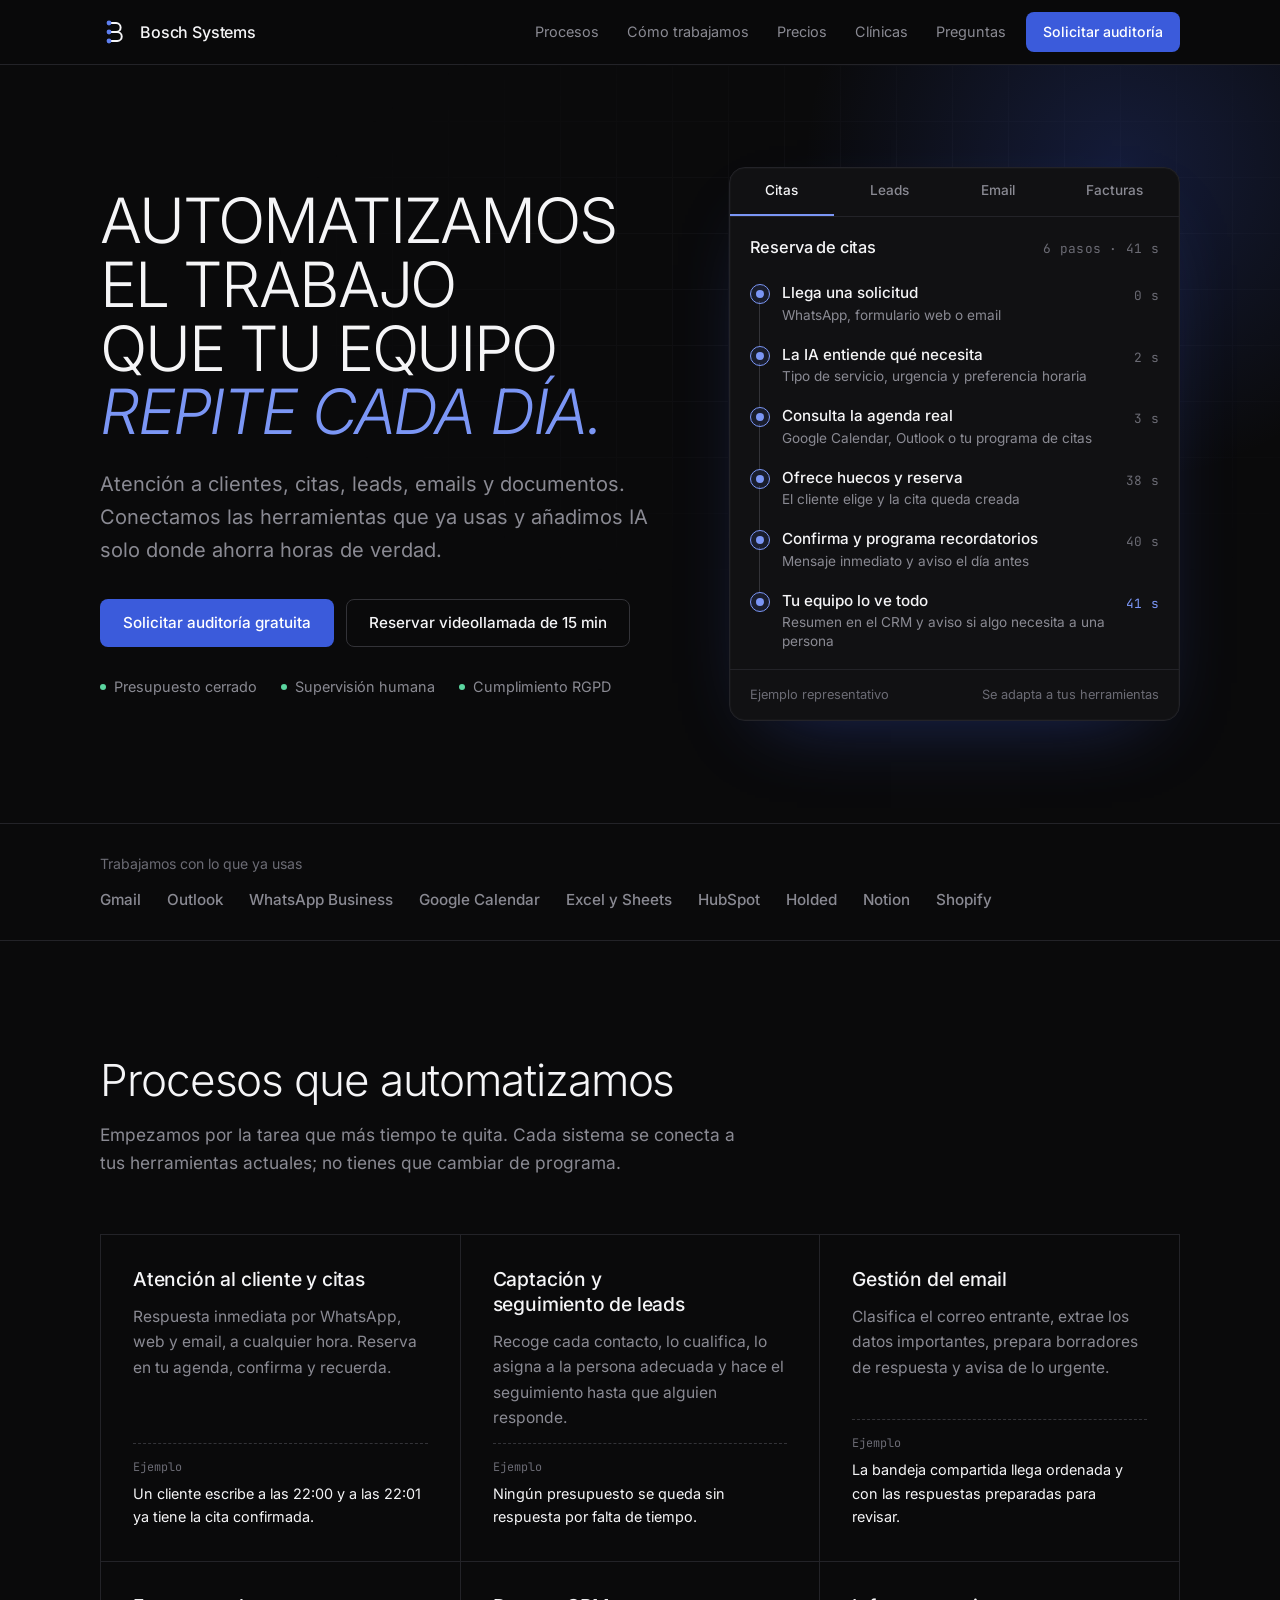
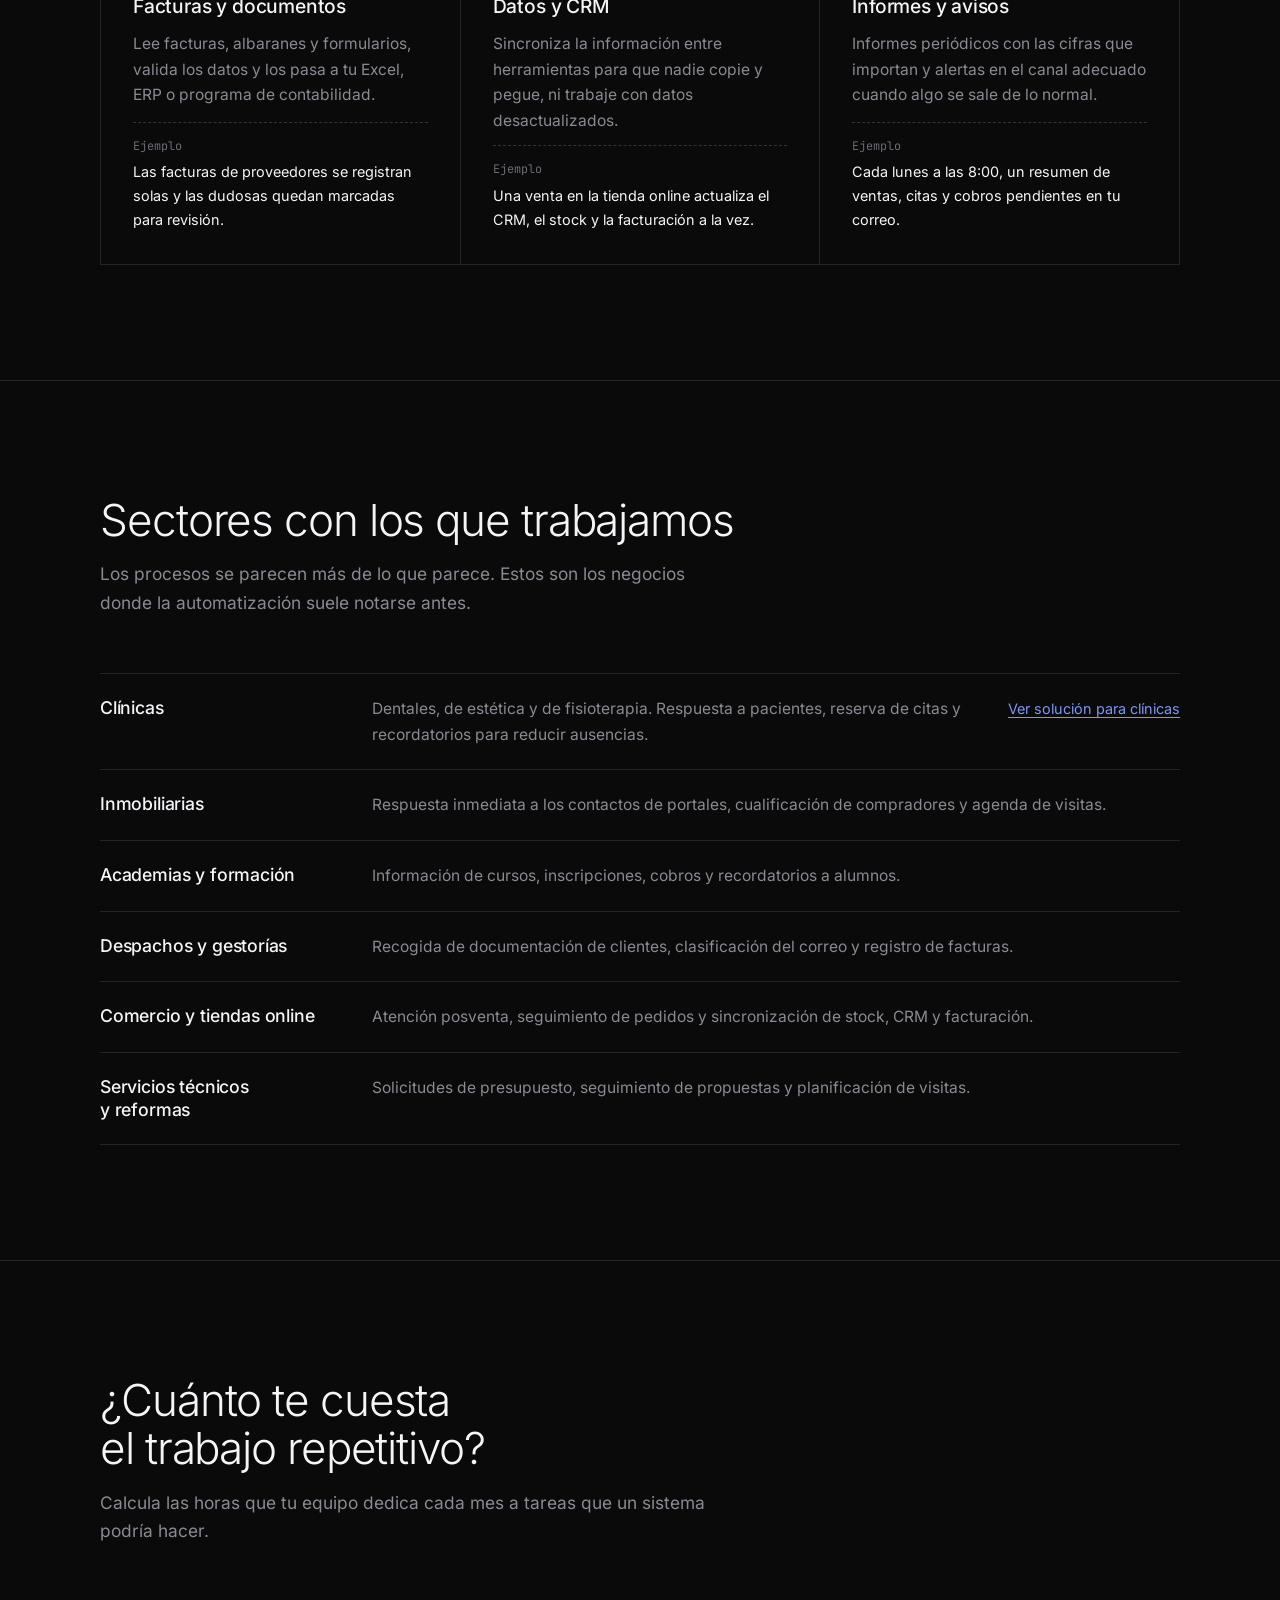
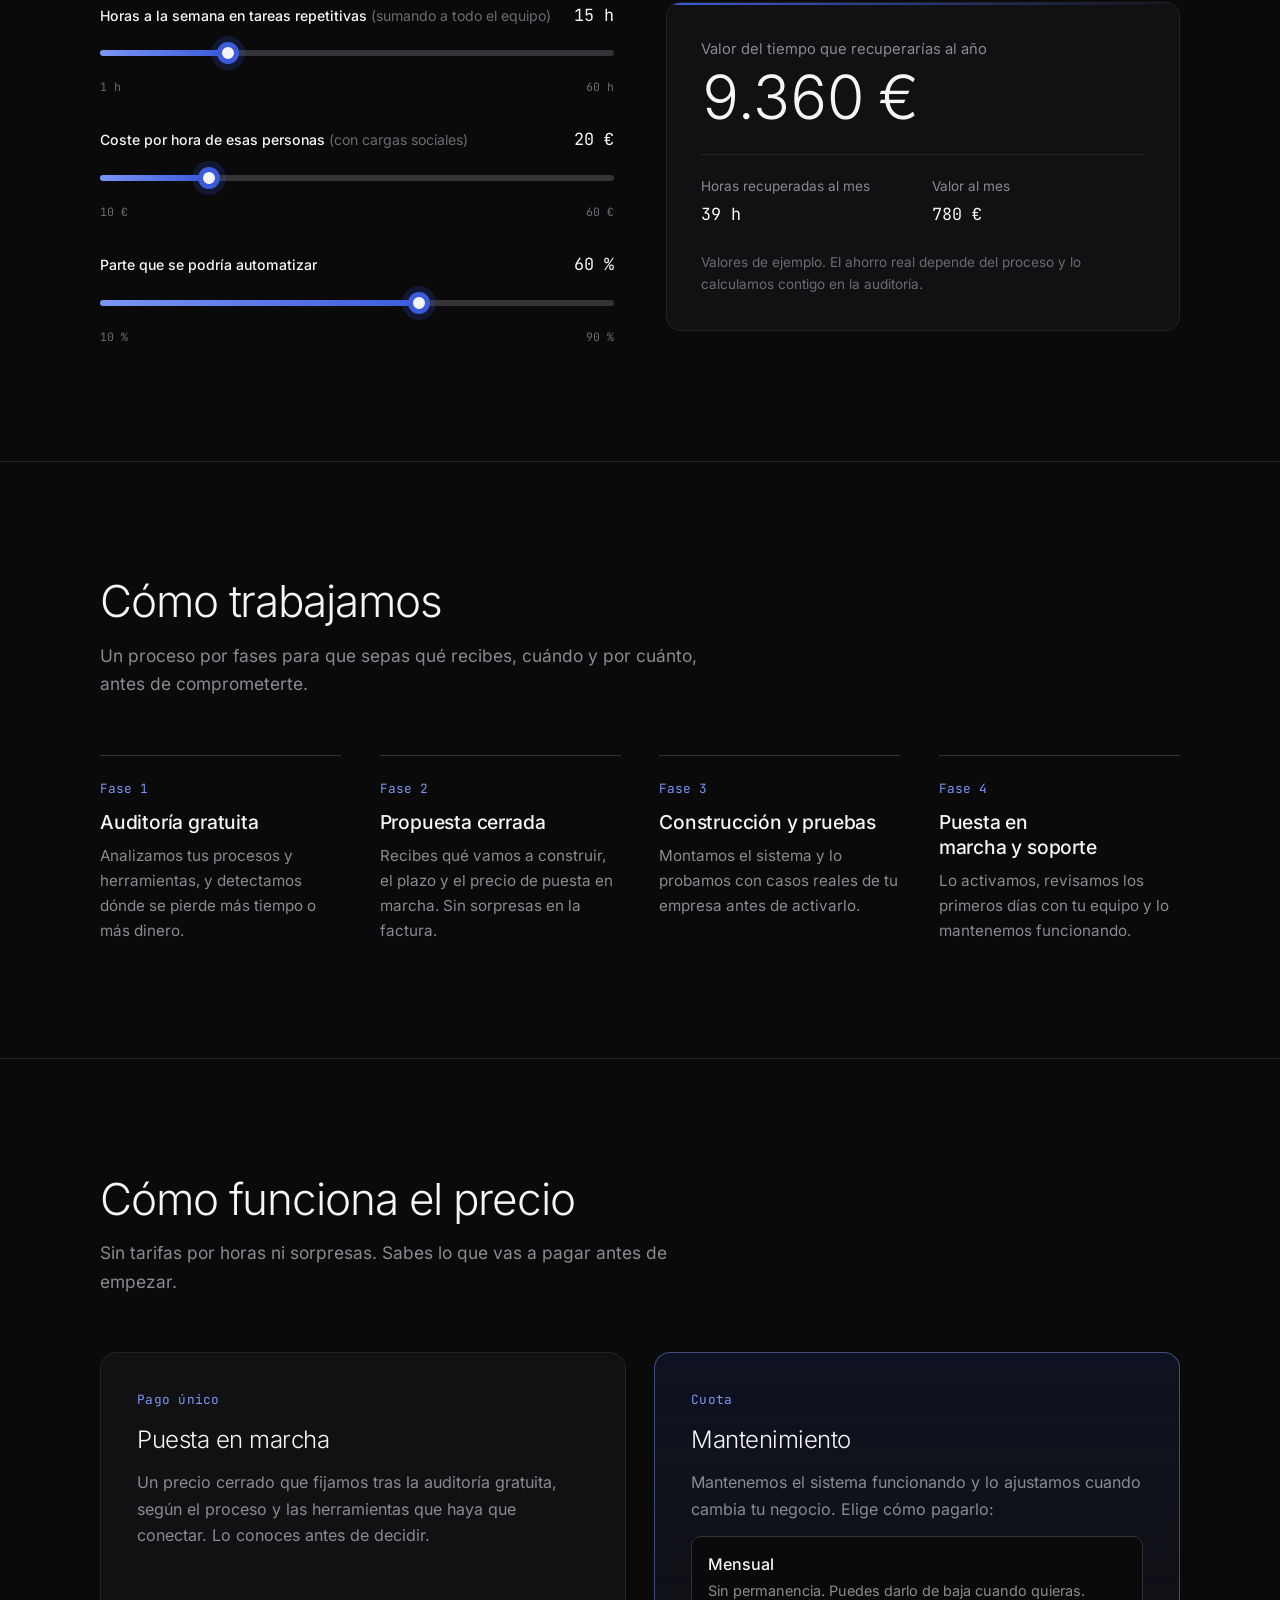
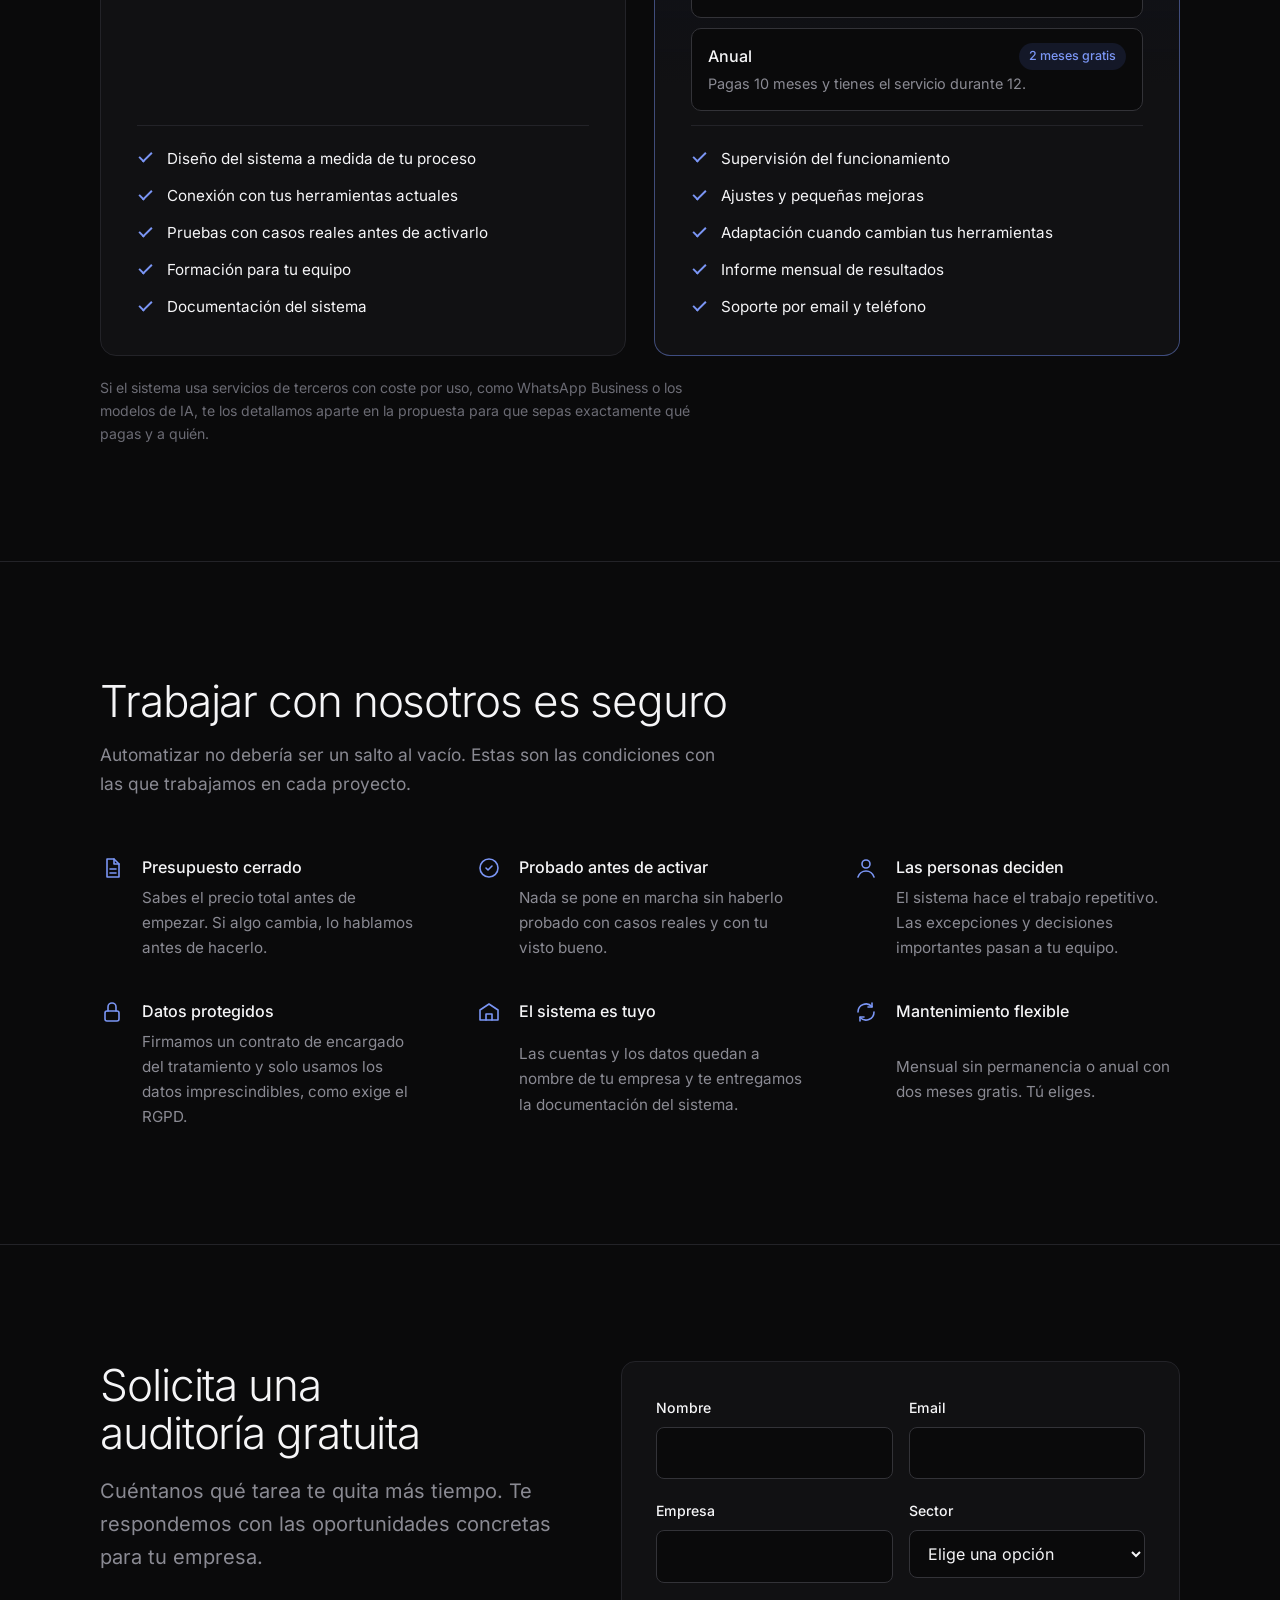
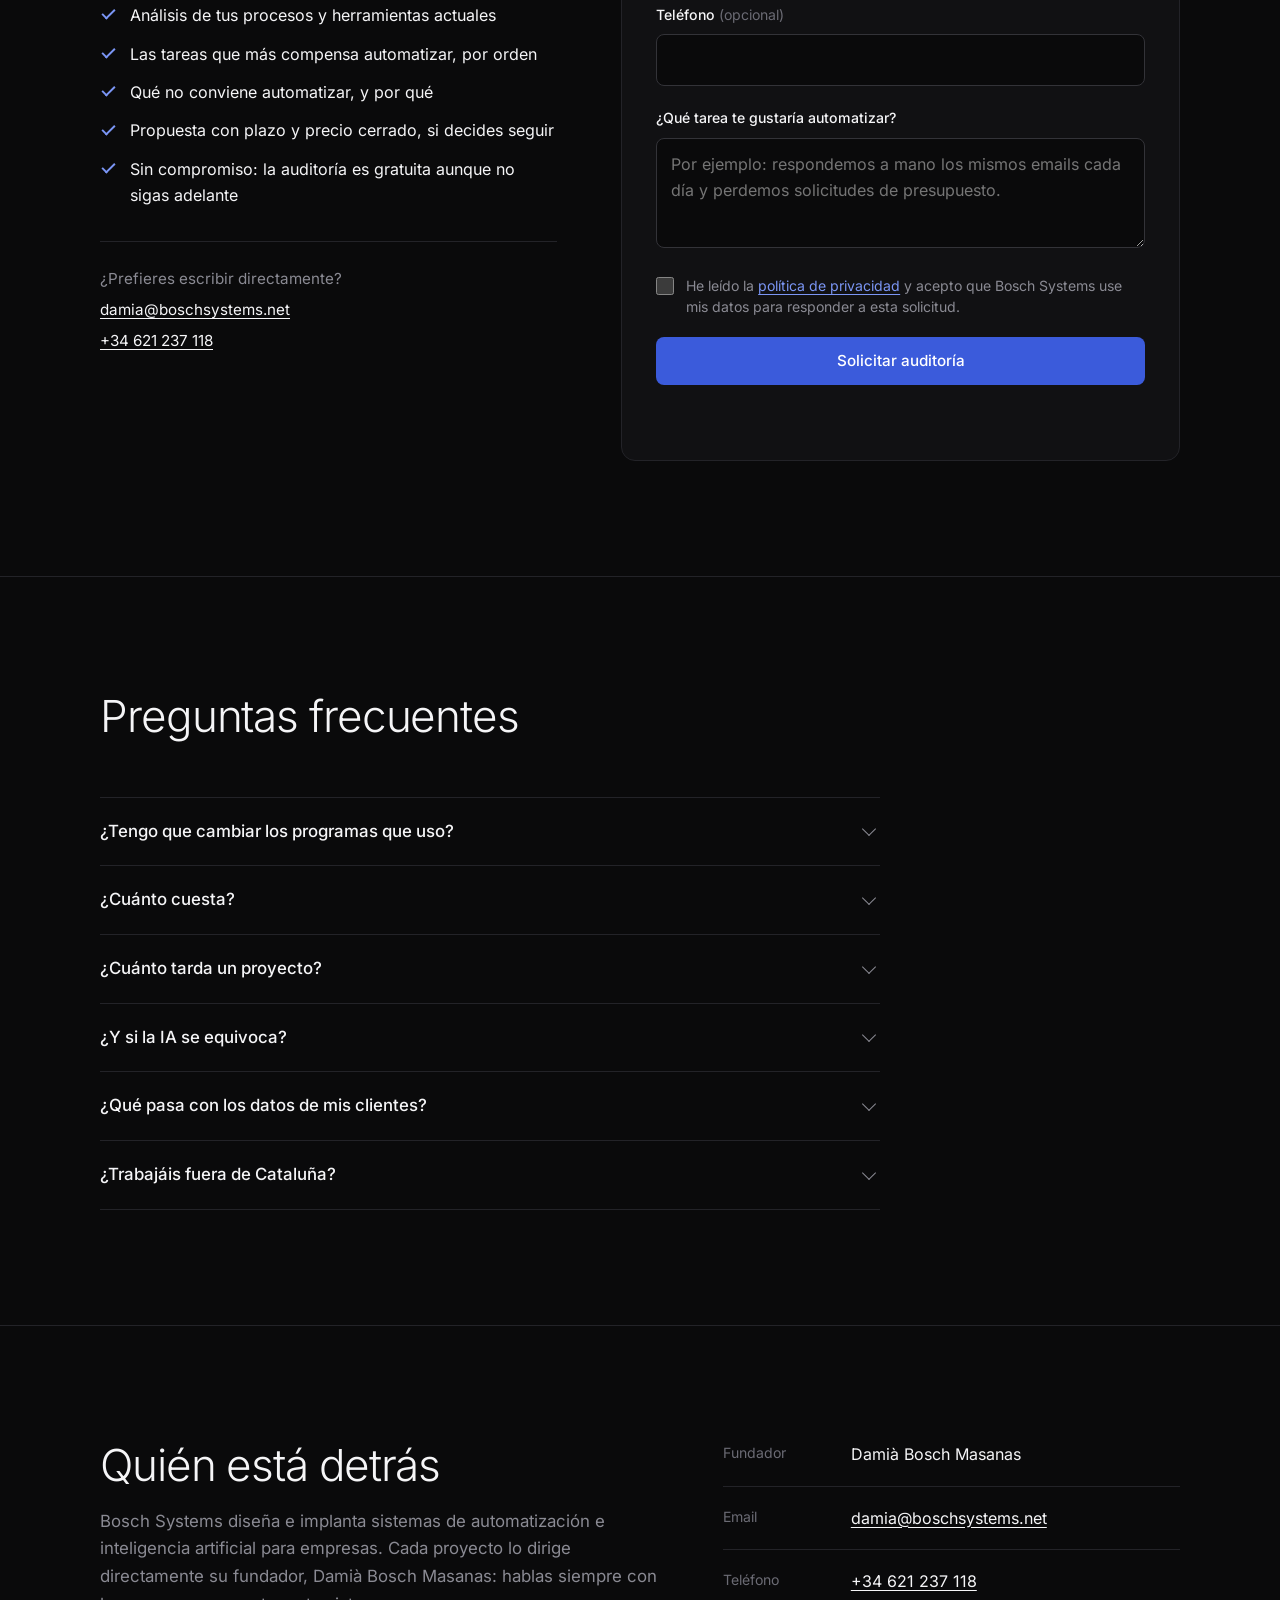
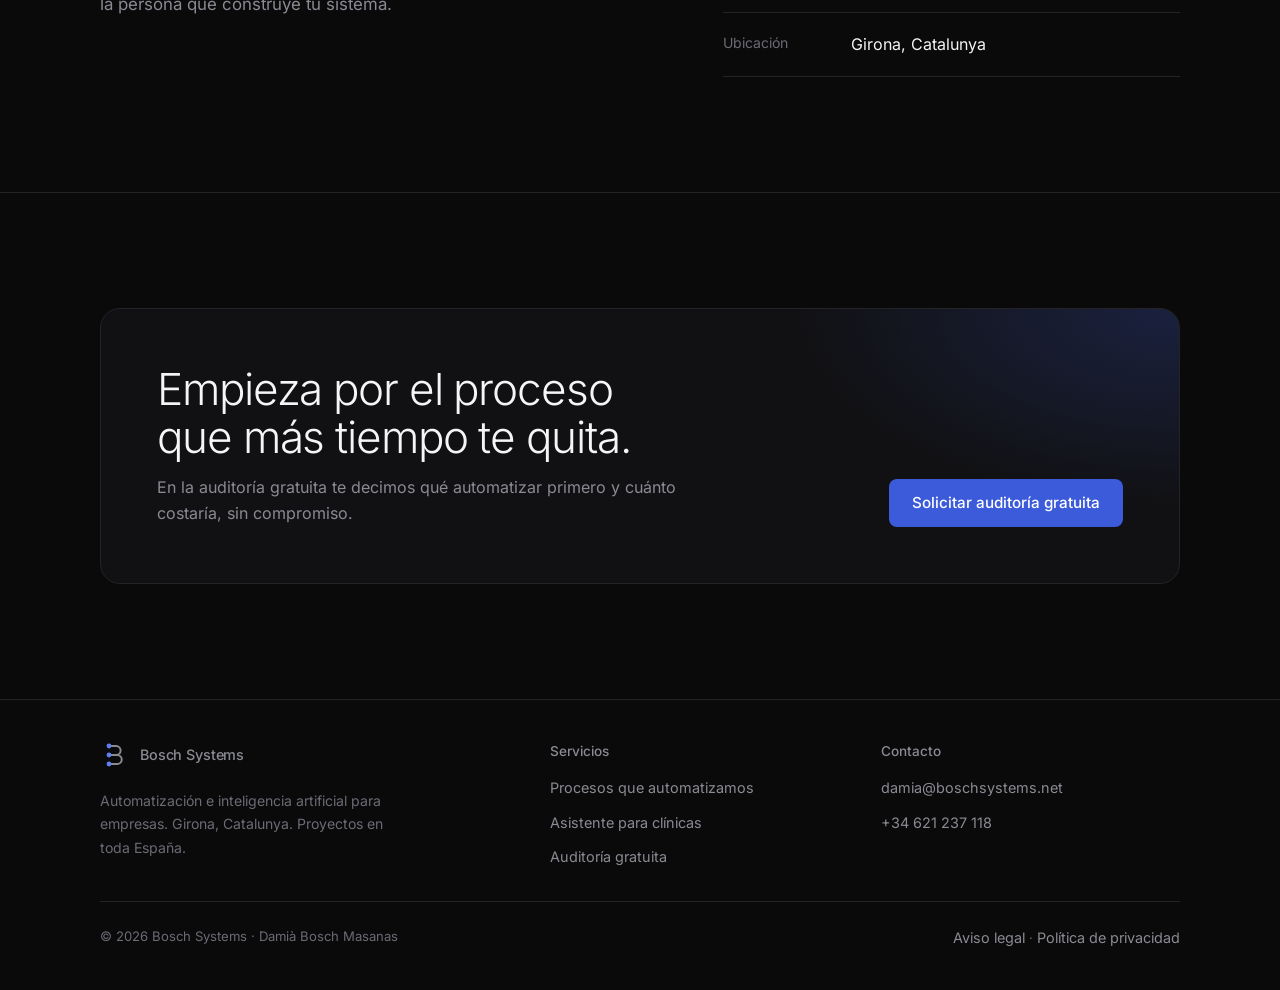
==== commit a5fa8a8e: "Web completa: logo nuevo en iconos, email, Cal.com y dirección pública Co-Authored-By: Claude Sonnet" ====
--- a/index.html
+++ b/index.html
@@ -7,7 +7,11 @@
 <meta name="description" content="Automatizamos la atención al cliente, las citas, los leads, el email y los documentos de tu empresa, conectando las herramientas que ya usas. Auditoría gratuita.">
 <meta name="theme-color" content="#0A0A0B">
 <link rel="canonical" href="https://boschsystems.net/">
-<link rel="icon" type="image/svg+xml" href="favicon.svg">
+<link rel="icon" type="image/svg+xml" href="favicon.svg?v=2">
+<link rel="icon" type="image/png" sizes="48x48" href="favicon-48.png?v=2">
+<link rel="icon" type="image/png" sizes="192x192" href="favicon-192.png?v=2">
+<link rel="shortcut icon" href="favicon.ico?v=2">
+<link rel="apple-touch-icon" href="apple-touch-icon.png?v=2">
 <link rel="preload" href="assets/fonts/inter-normal.woff2" as="font" type="font/woff2" crossorigin>
 <link rel="stylesheet" href="assets/styles.css">
 <meta property="og:type" content="website">
@@ -16,12 +20,12 @@
 <meta property="og:title" content="Bosch Systems | Automatización e IA para empresas">
 <meta property="og:description" content="Automatizamos la atención al cliente, las citas, los leads, el email y los documentos de tu empresa, conectando las herramientas que ya usas. Auditoría gratuita.">
 <meta property="og:url" content="https://boschsystems.net/">
-<meta property="og:image" content="https://boschsystems.net/og-image.png">
+<meta property="og:image" content="https://boschsystems.net/og-image.png?v=2">
 <meta property="og:image:width" content="1200">
 <meta property="og:image:height" content="630">
 <meta name="twitter:card" content="summary_large_image">
 <script type="application/ld+json">
-{"@context":"https://schema.org","@type":"ProfessionalService","name":"Bosch Systems","url":"https://boschsystems.net/","logo":"https://boschsystems.net/logo.svg","image":"https://boschsystems.net/og-image.png","email":"dboschmasanas@gmail.com","telephone":"+34621237118","founder":{"@type":"Person","name":"Damià Bosch Masanas"},"address":{"@type":"PostalAddress","addressLocality":"Banyoles","addressRegion":"Girona","postalCode":"17820","addressCountry":"ES"},"areaServed":"ES","description":"Automatización e inteligencia artificial para empresas: atención al cliente, citas, leads, email y documentos."}
+{"@context":"https://schema.org","@type":"ProfessionalService","name":"Bosch Systems","url":"https://boschsystems.net/","logo":"https://boschsystems.net/logo.png","image":"https://boschsystems.net/og-image.png?v=2","email":"damia@boschsystems.net","telephone":"+34621237118","founder":{"@type":"Person","name":"Damià Bosch Masanas"},"address":{"@type":"PostalAddress","addressLocality":"Girona","addressRegion":"Catalunya","addressCountry":"ES"},"areaServed":"ES","description":"Automatización e inteligencia artificial para empresas: atención al cliente, citas, leads, email y documentos."}
 </script>
 </head>
 <body>
@@ -282,7 +286,7 @@
         </ul>
         <div class="direct">
           <span>¿Prefieres escribir directamente?</span>
-          <a class="js-email" href="mailto:dboschmasanas@gmail.com">dboschmasanas@gmail.com</a>
+          <a class="js-email" href="mailto:damia@boschsystems.net">damia@boschsystems.net</a>
           <a class="js-phone" href="tel:+34621237118">+34 621 237 118</a>
         </div>
       </div>
@@ -337,7 +341,7 @@
       </div>
       <dl class="contact">
         <div><dt>Fundador</dt><dd>Damià Bosch Masanas</dd></div>
-        <div><dt>Email</dt><dd><a class="js-email" href="mailto:dboschmasanas@gmail.com">dboschmasanas@gmail.com</a></dd></div>
+        <div><dt>Email</dt><dd><a class="js-email" href="mailto:damia@boschsystems.net">damia@boschsystems.net</a></dd></div>
         <div><dt>Teléfono</dt><dd><a class="js-phone" href="tel:+34621237118">+34 621 237 118</a></dd></div>
         <div><dt>Ubicación</dt><dd>Girona, Catalunya</dd></div>
       </dl>
@@ -373,7 +377,7 @@
     <div>
       <h4>Contacto</h4>
       <ul>
-        <li><a class="js-email" href="mailto:dboschmasanas@gmail.com">dboschmasanas@gmail.com</a></li>
+        <li><a class="js-email" href="mailto:damia@boschsystems.net">damia@boschsystems.net</a></li>
         <li><a class="js-phone" href="tel:+34621237118">+34 621 237 118</a></li>
       </ul>
     </div>
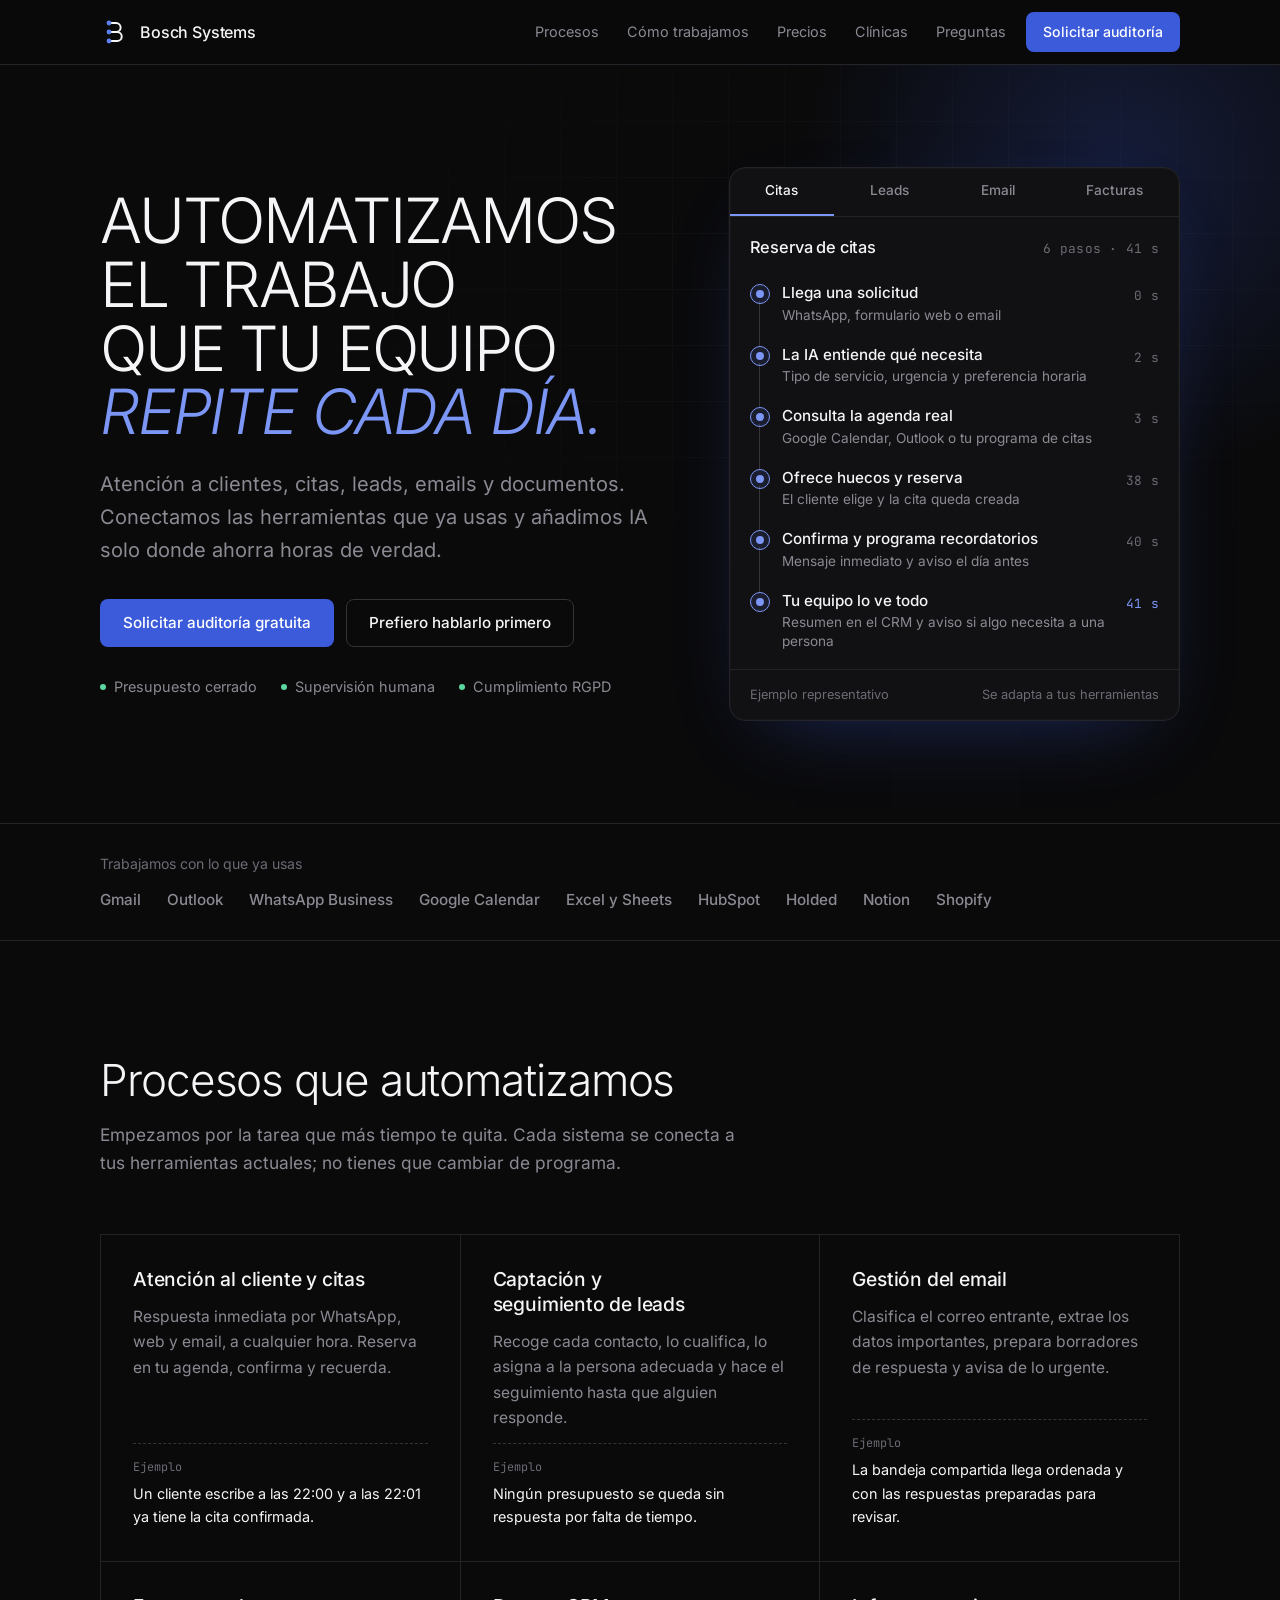
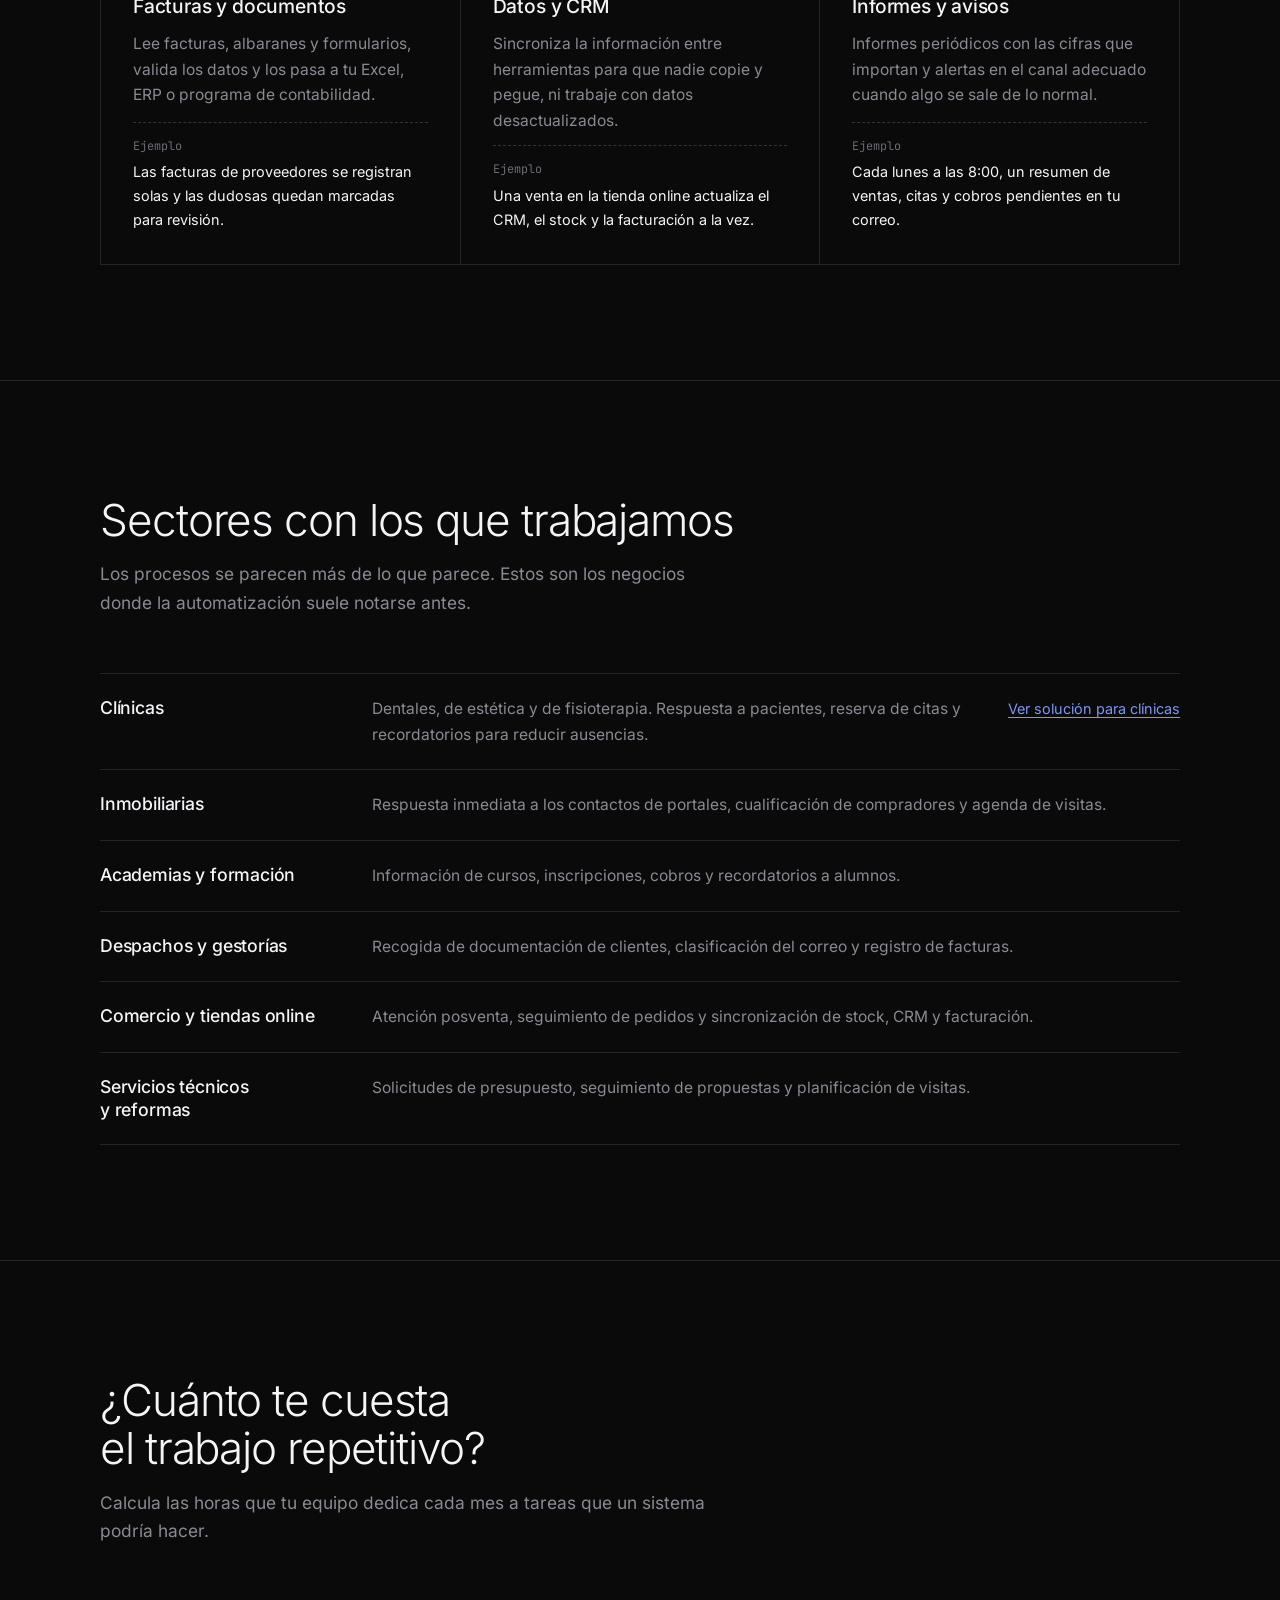
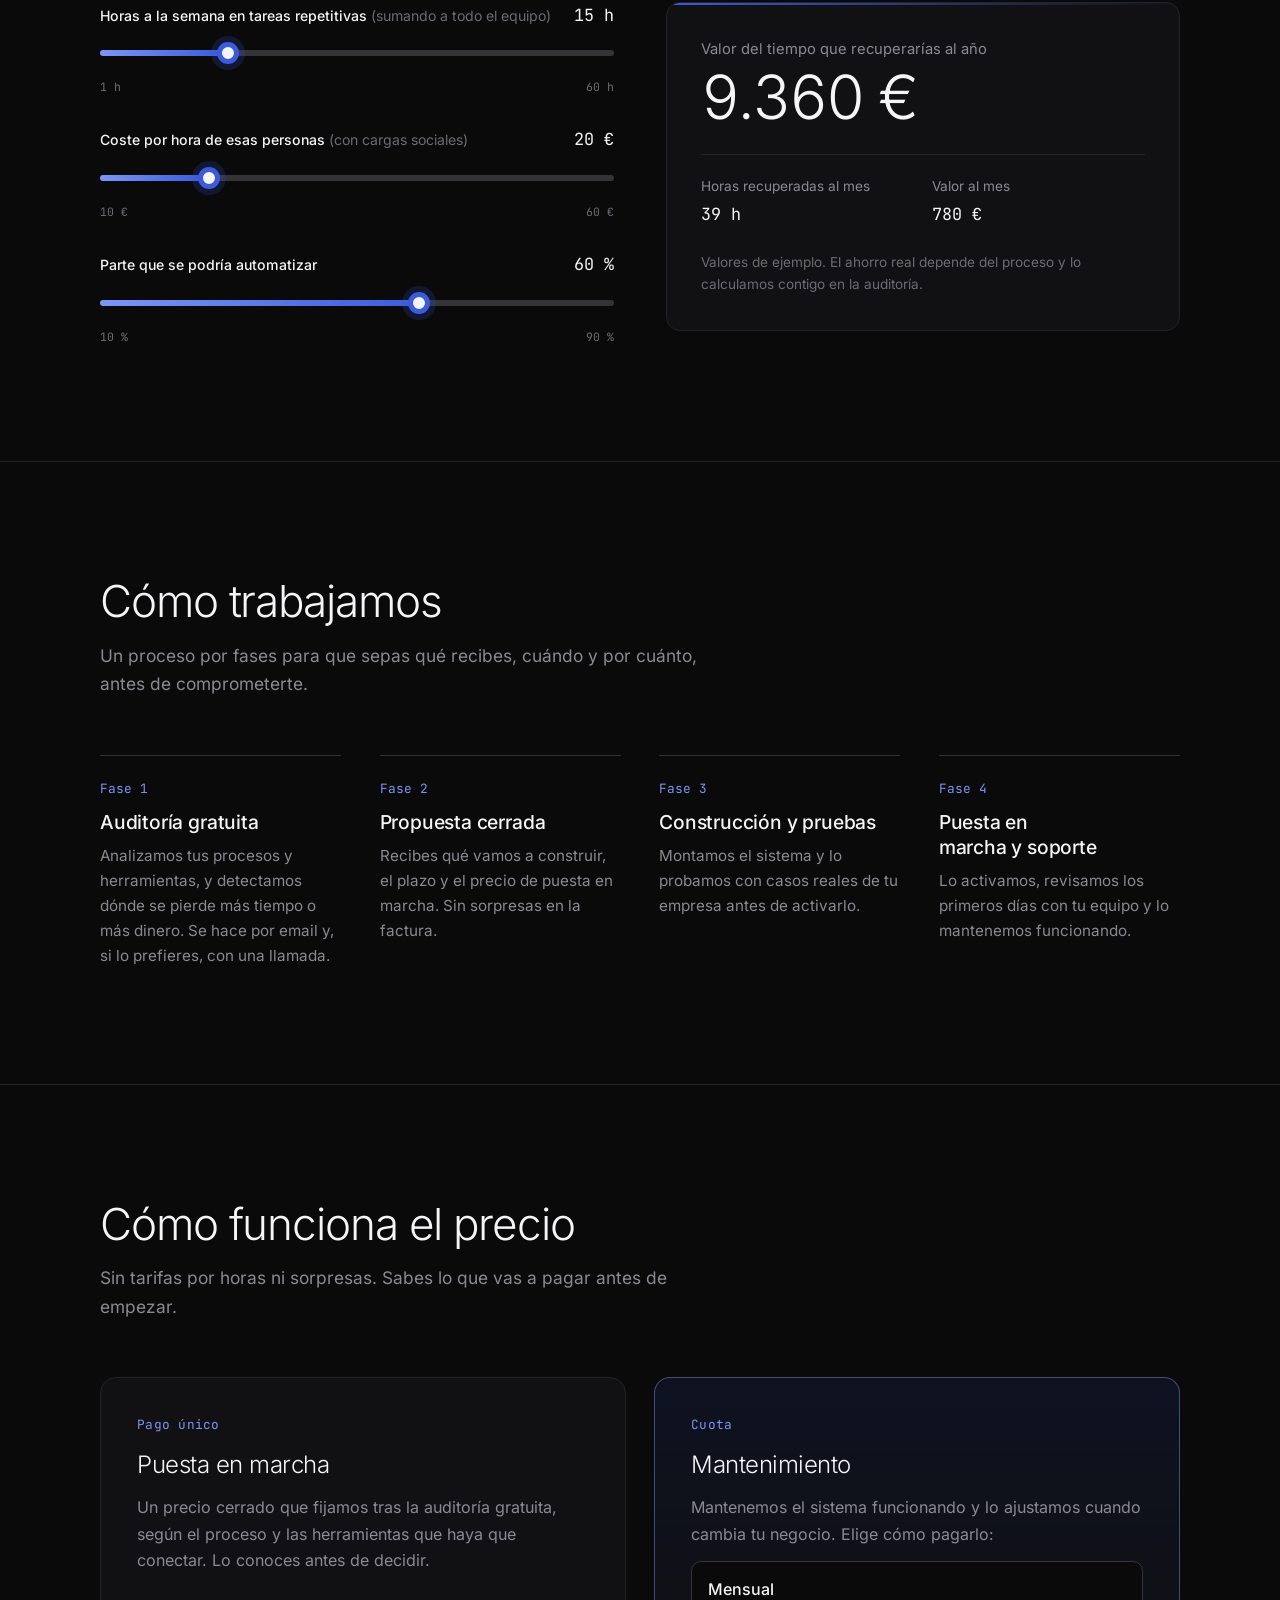
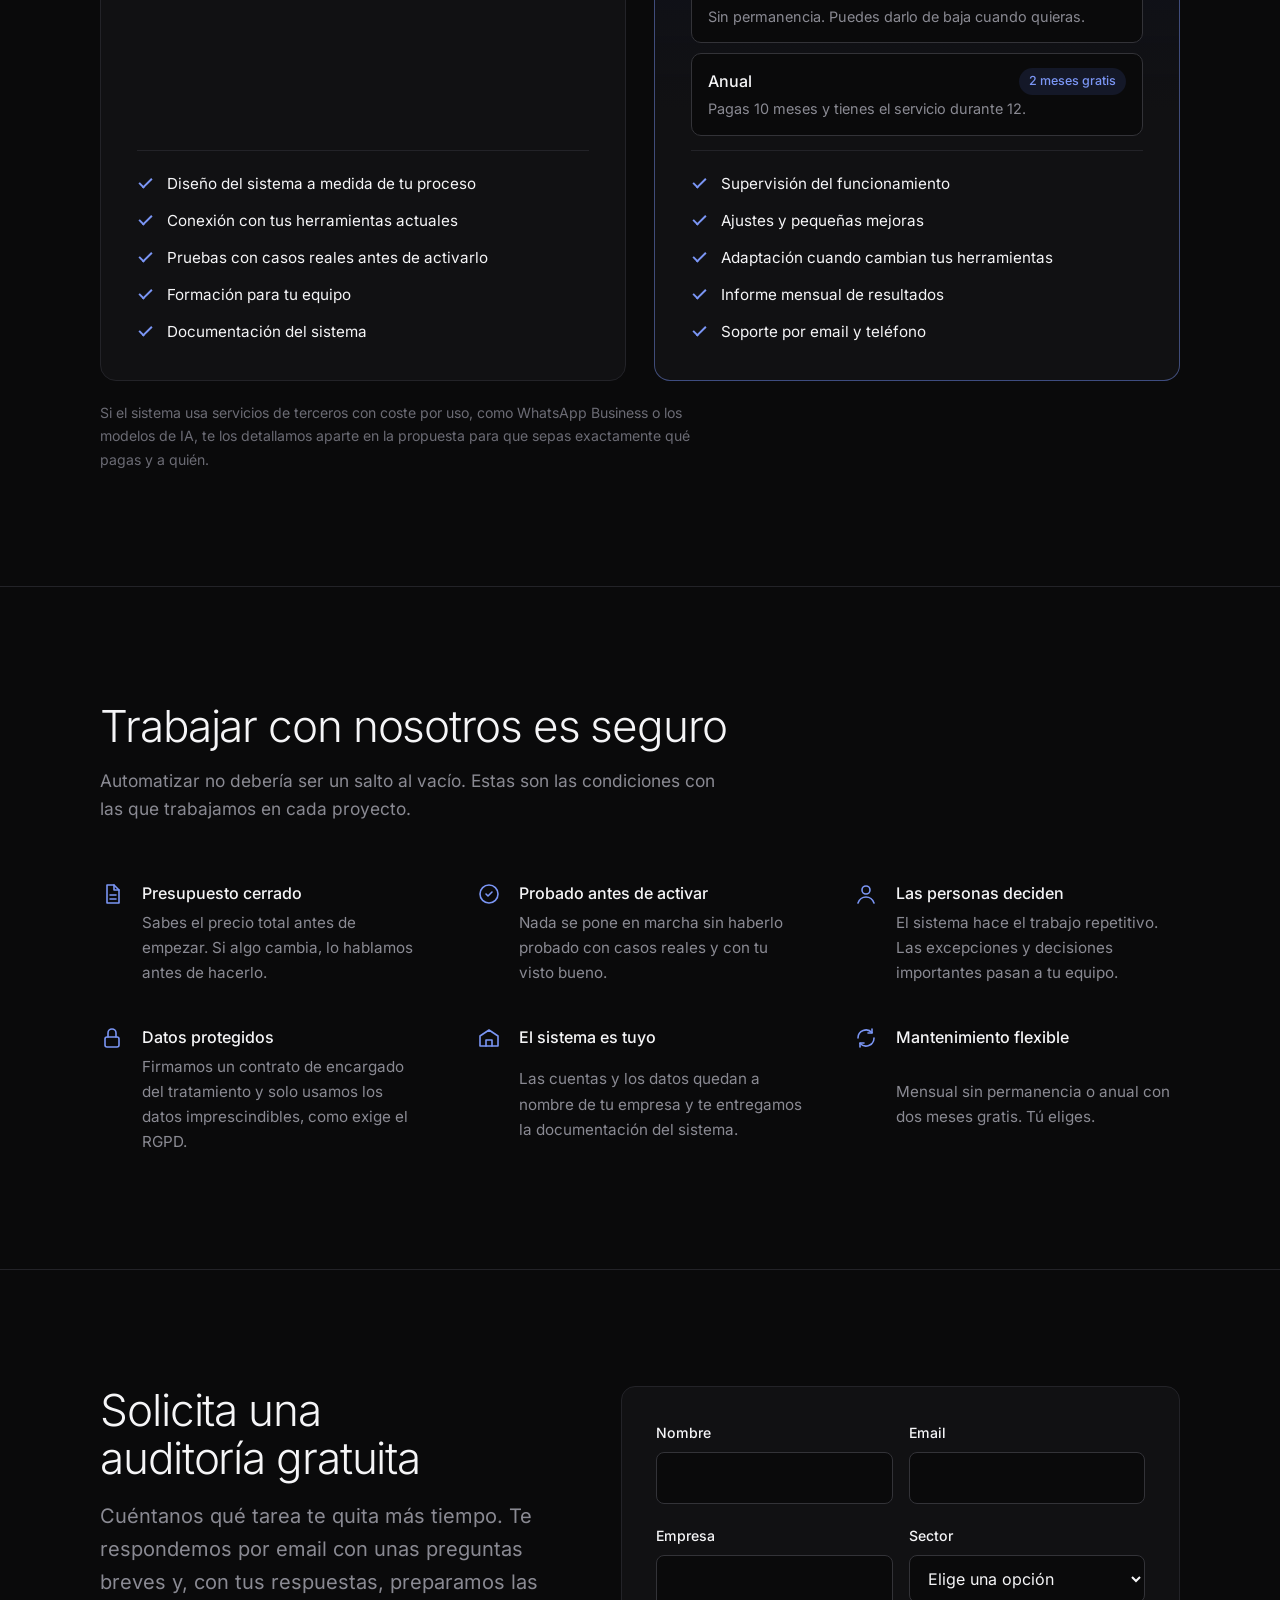
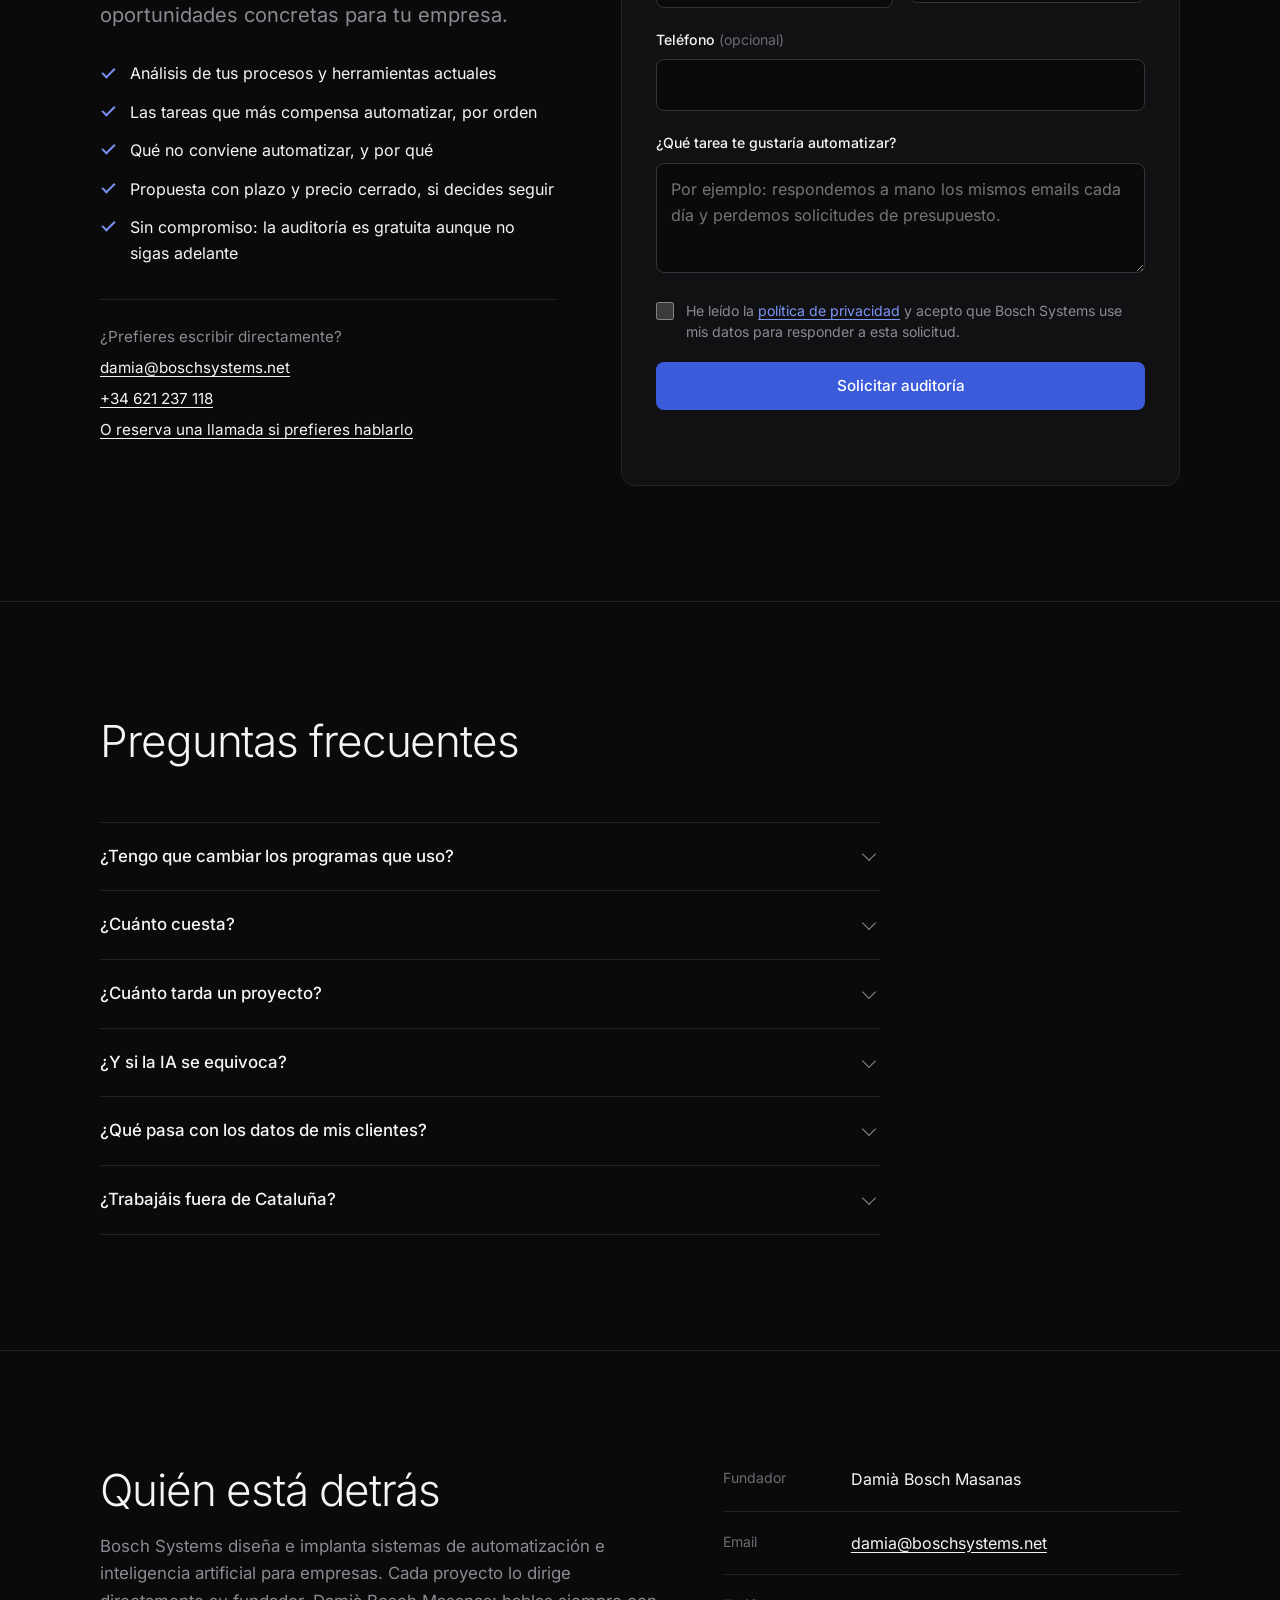
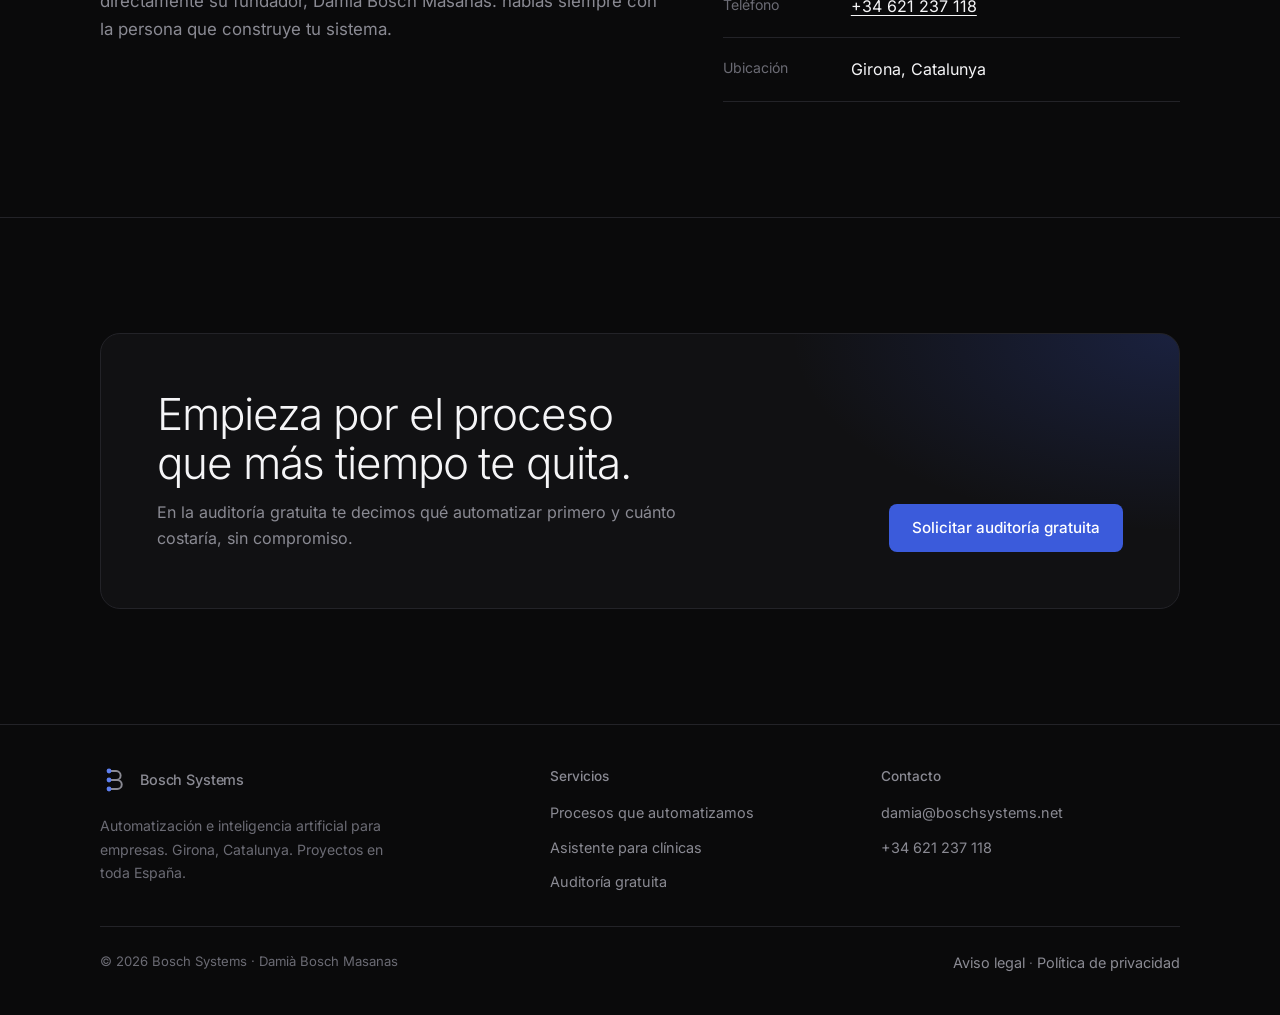
==== commit f1475ac4: "Llamada opcional (sin duración), auditoría por email por defecto Co-Authored-By: Claude Sonnet 5.5 <" ====
--- a/index.html
+++ b/index.html
@@ -46,7 +46,7 @@
         <p class="lead">Atención a clientes, citas, leads, emails y documentos. Conectamos las herramientas que ya usas y añadimos IA solo donde ahorra horas de verdad.</p>
         <div class="actions">
           <a class="btn btn-primary" href="#auditoria">Solicitar auditoría gratuita</a>
-          <a class="btn btn-ghost js-booking" href="#auditoria" hidden>Reservar videollamada de 15 min</a>
+          <a class="btn btn-ghost js-booking" href="#auditoria" hidden>Prefiero hablarlo primero</a>
           <a class="btn btn-ghost js-no-booking" href="#procesos">Ver qué automatizamos</a>
         </div>
         <div class="hero-meta">
@@ -190,7 +190,7 @@
         <p>Un proceso por fases para que sepas qué recibes, cuándo y por cuánto, antes de comprometerte.</p>
       </div>
       <ol class="steps">
-        <li><span class="n">Fase 1</span><h3>Auditoría gratuita</h3><p>Analizamos tus procesos y herramientas, y detectamos dónde se pierde más tiempo o más dinero.</p></li>
+        <li><span class="n">Fase 1</span><h3>Auditoría gratuita</h3><p>Analizamos tus procesos y herramientas, y detectamos dónde se pierde más tiempo o más dinero. Se hace por email y, si lo prefieres, con una llamada.</p></li>
         <li><span class="n">Fase 2</span><h3>Propuesta cerrada</h3><p>Recibes qué vamos a construir, el plazo y el precio de puesta en marcha. Sin sorpresas en la factura.</p></li>
         <li><span class="n">Fase 3</span><h3>Construcción y pruebas</h3><p>Montamos el sistema y lo probamos con casos reales de tu empresa antes de activarlo.</p></li>
         <li><span class="n">Fase 4</span><h3>Puesta en marcha y soporte</h3><p>Lo activamos, revisamos los primeros días con tu equipo y lo mantenemos funcionando.</p></li>
@@ -276,7 +276,7 @@
     <div class="wrap audit">
       <div>
         <h2>Solicita una auditoría gratuita</h2>
-        <p class="lead">Cuéntanos qué tarea te quita más tiempo. Te respondemos con las oportunidades concretas para tu empresa.</p>
+        <p class="lead">Cuéntanos qué tarea te quita más tiempo. Te respondemos por email con unas preguntas breves y, con tus respuestas, preparamos las oportunidades concretas para tu empresa.</p>
         <ul class="checks">
           <li>Análisis de tus procesos y herramientas actuales</li>
           <li>Las tareas que más compensa automatizar, por orden</li>
@@ -288,6 +288,7 @@
           <span>¿Prefieres escribir directamente?</span>
           <a class="js-email" href="mailto:damia@boschsystems.net">damia@boschsystems.net</a>
           <a class="js-phone" href="tel:+34621237118">+34 621 237 118</a>
+          <a class="js-booking" href="#auditoria" hidden>O reserva una llamada si prefieres hablarlo</a>
         </div>
       </div>
 
@@ -328,7 +329,7 @@
         <details><summary>¿Cuánto tarda un proyecto?</summary><p>Un proceso sencillo puede estar funcionando en pocas semanas. El plazo exacto aparece en la propuesta, antes de que te comprometas.</p></details>
         <details><summary>¿Y si la IA se equivoca?</summary><p>Diseñamos cada sistema con límites claros: lo que no entiende o no puede resolver lo pasa a una persona con el contexto completo. Además, revisamos su funcionamiento durante los primeros días y en el mantenimiento mensual.</p></details>
         <details><summary>¿Qué pasa con los datos de mis clientes?</summary><p>Solo tratamos los datos necesarios para cada proceso, firmamos un contrato de encargado del tratamiento y elegimos proveedores que cumplen el RGPD.</p></details>
-        <details><summary>¿Trabajáis fuera de Cataluña?</summary><p>Sí. Trabajamos con empresas de toda España por videollamada, y la mayor parte del trabajo se hace en remoto.</p></details>
+        <details><summary>¿Trabajáis fuera de Cataluña?</summary><p>Sí. Trabajamos con empresas de toda España. La mayor parte del trabajo se hace en remoto, por email, y solo hacemos una llamada o reunión online cuando tú lo prefieres o hace falta.</p></details>
       </div>
     </div>
   </section>
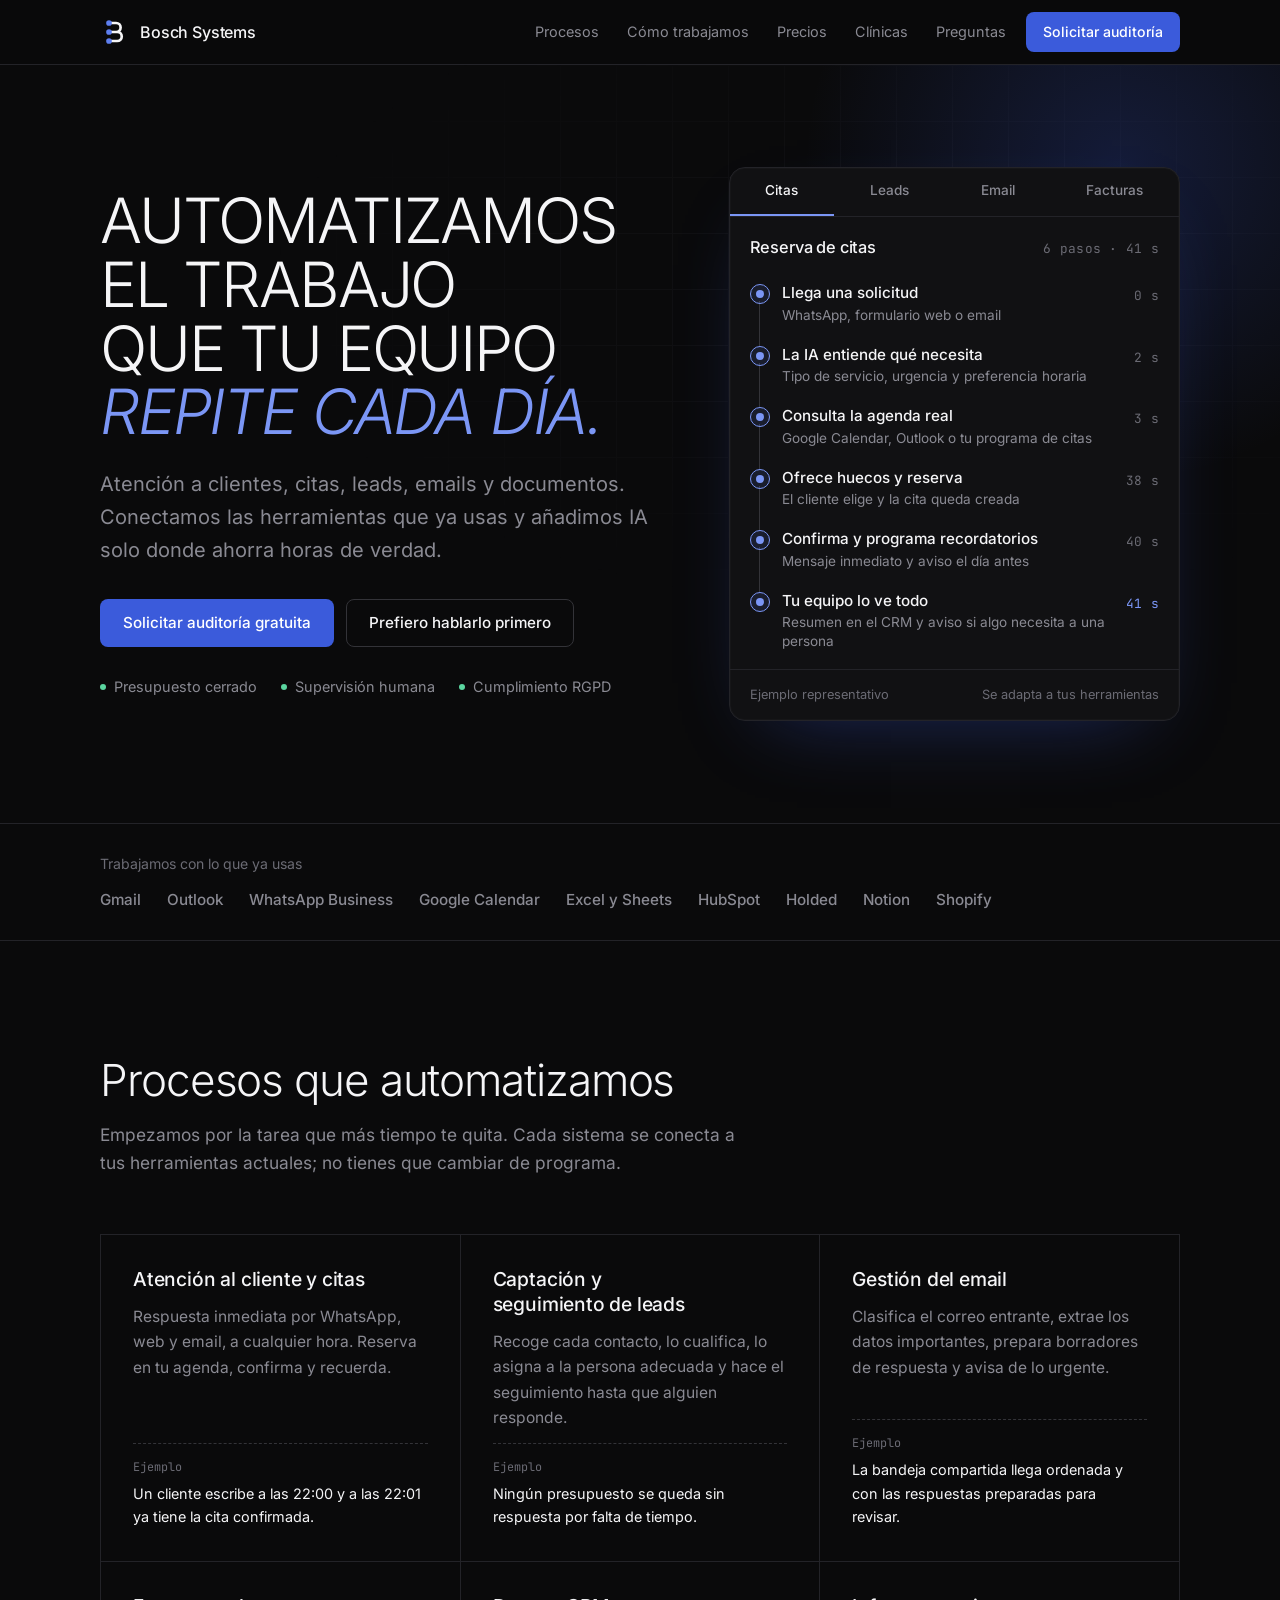
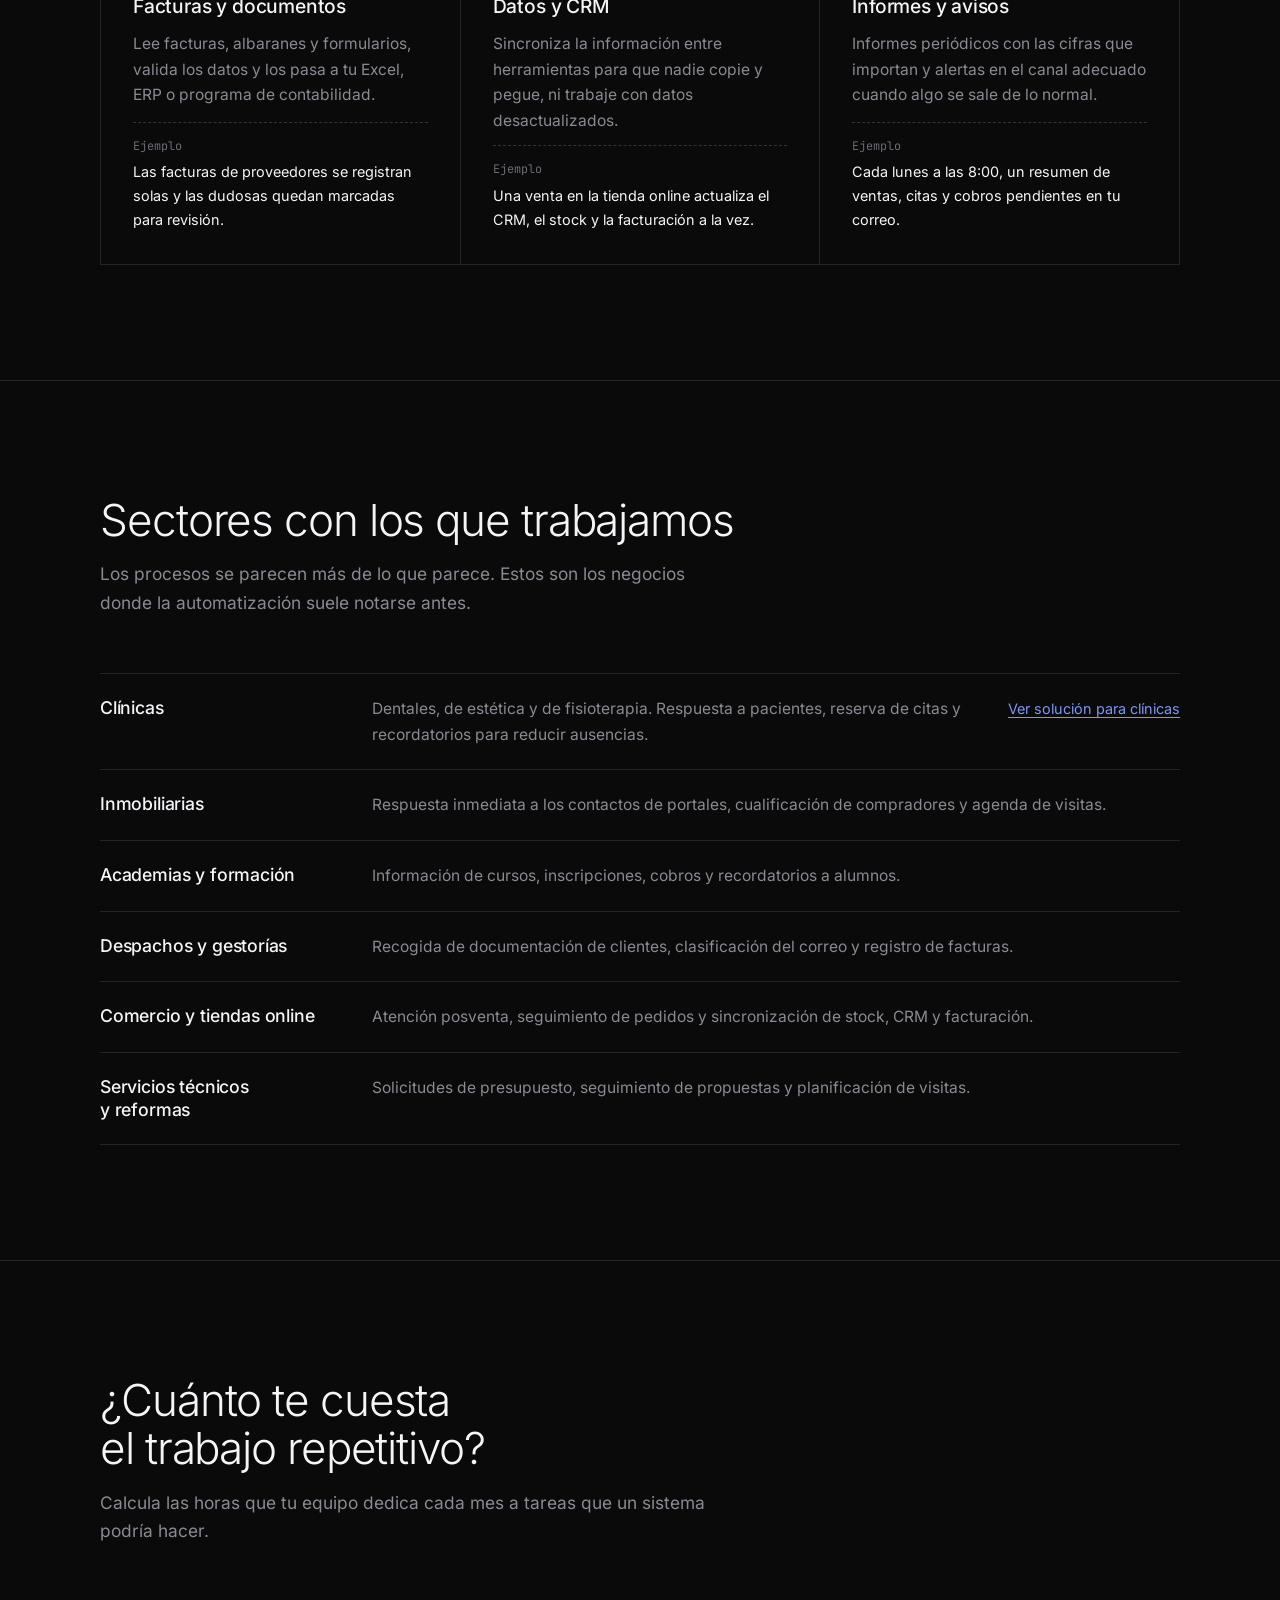
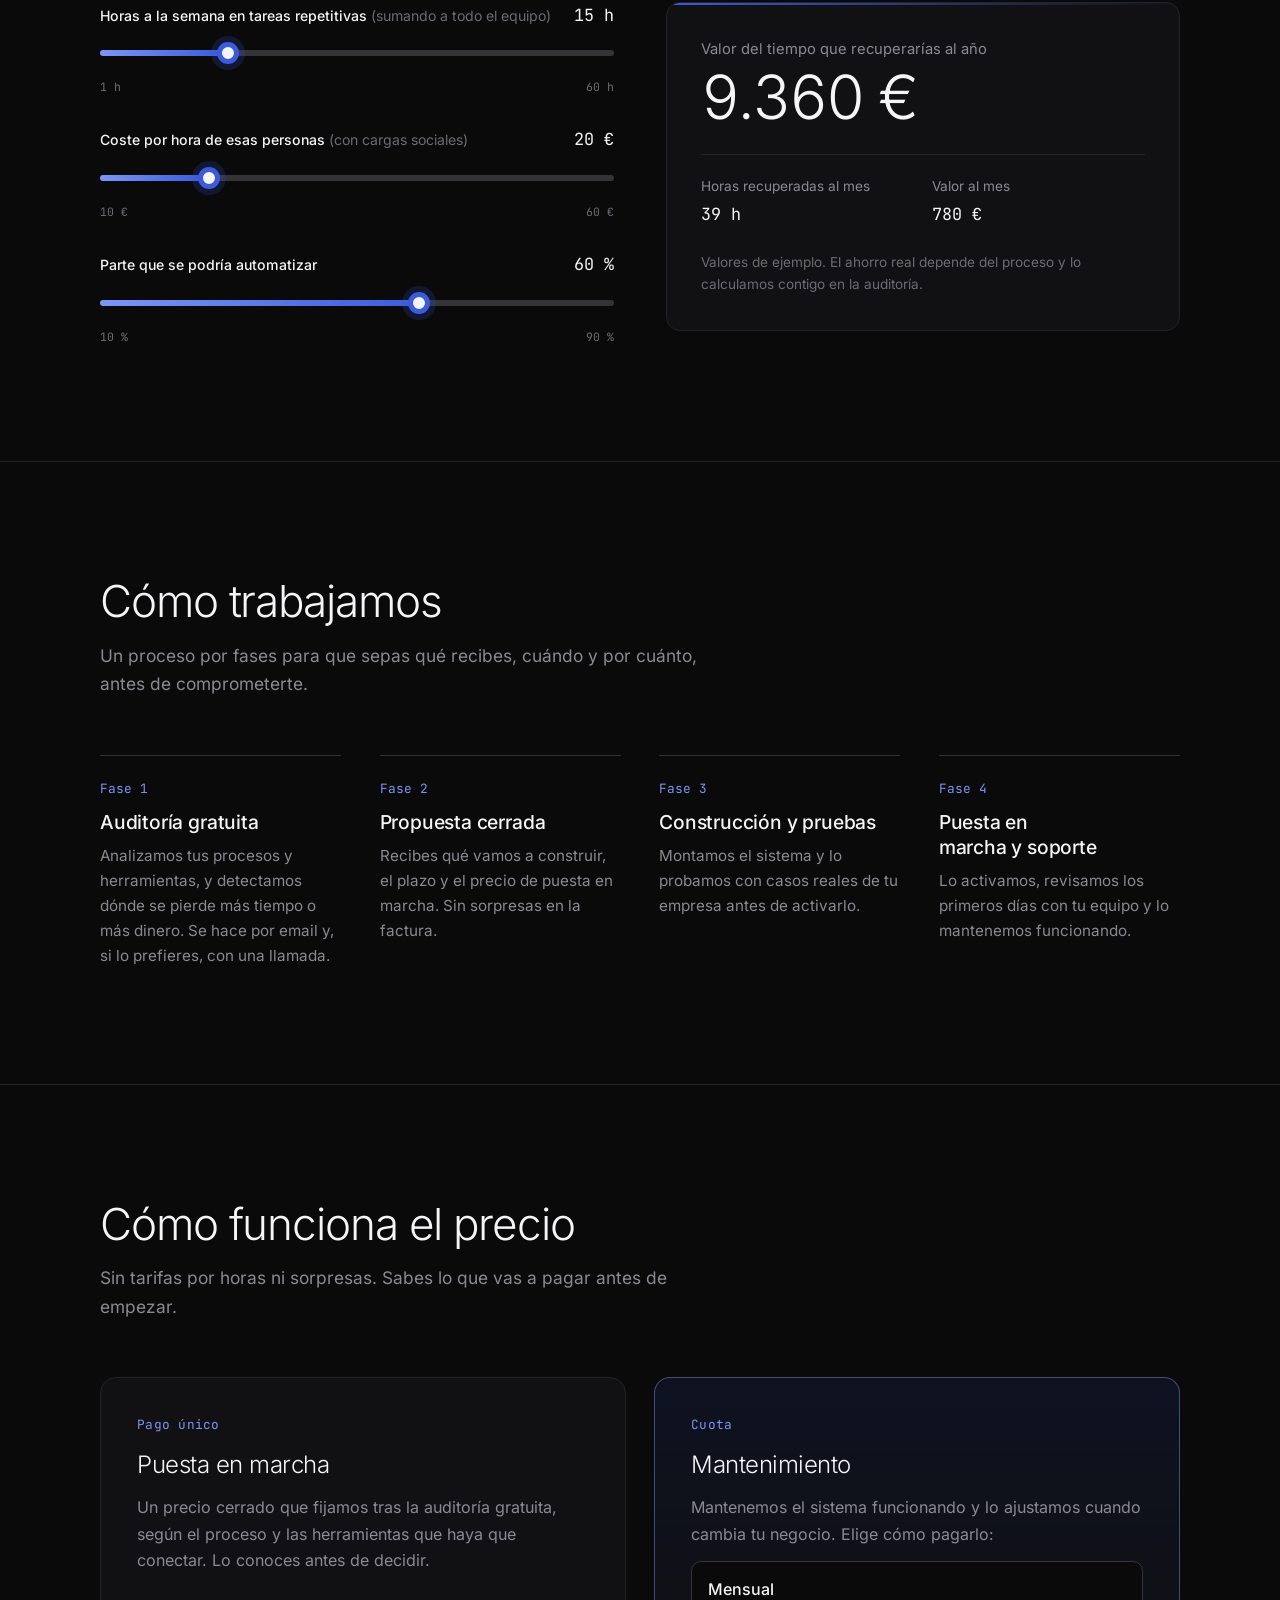
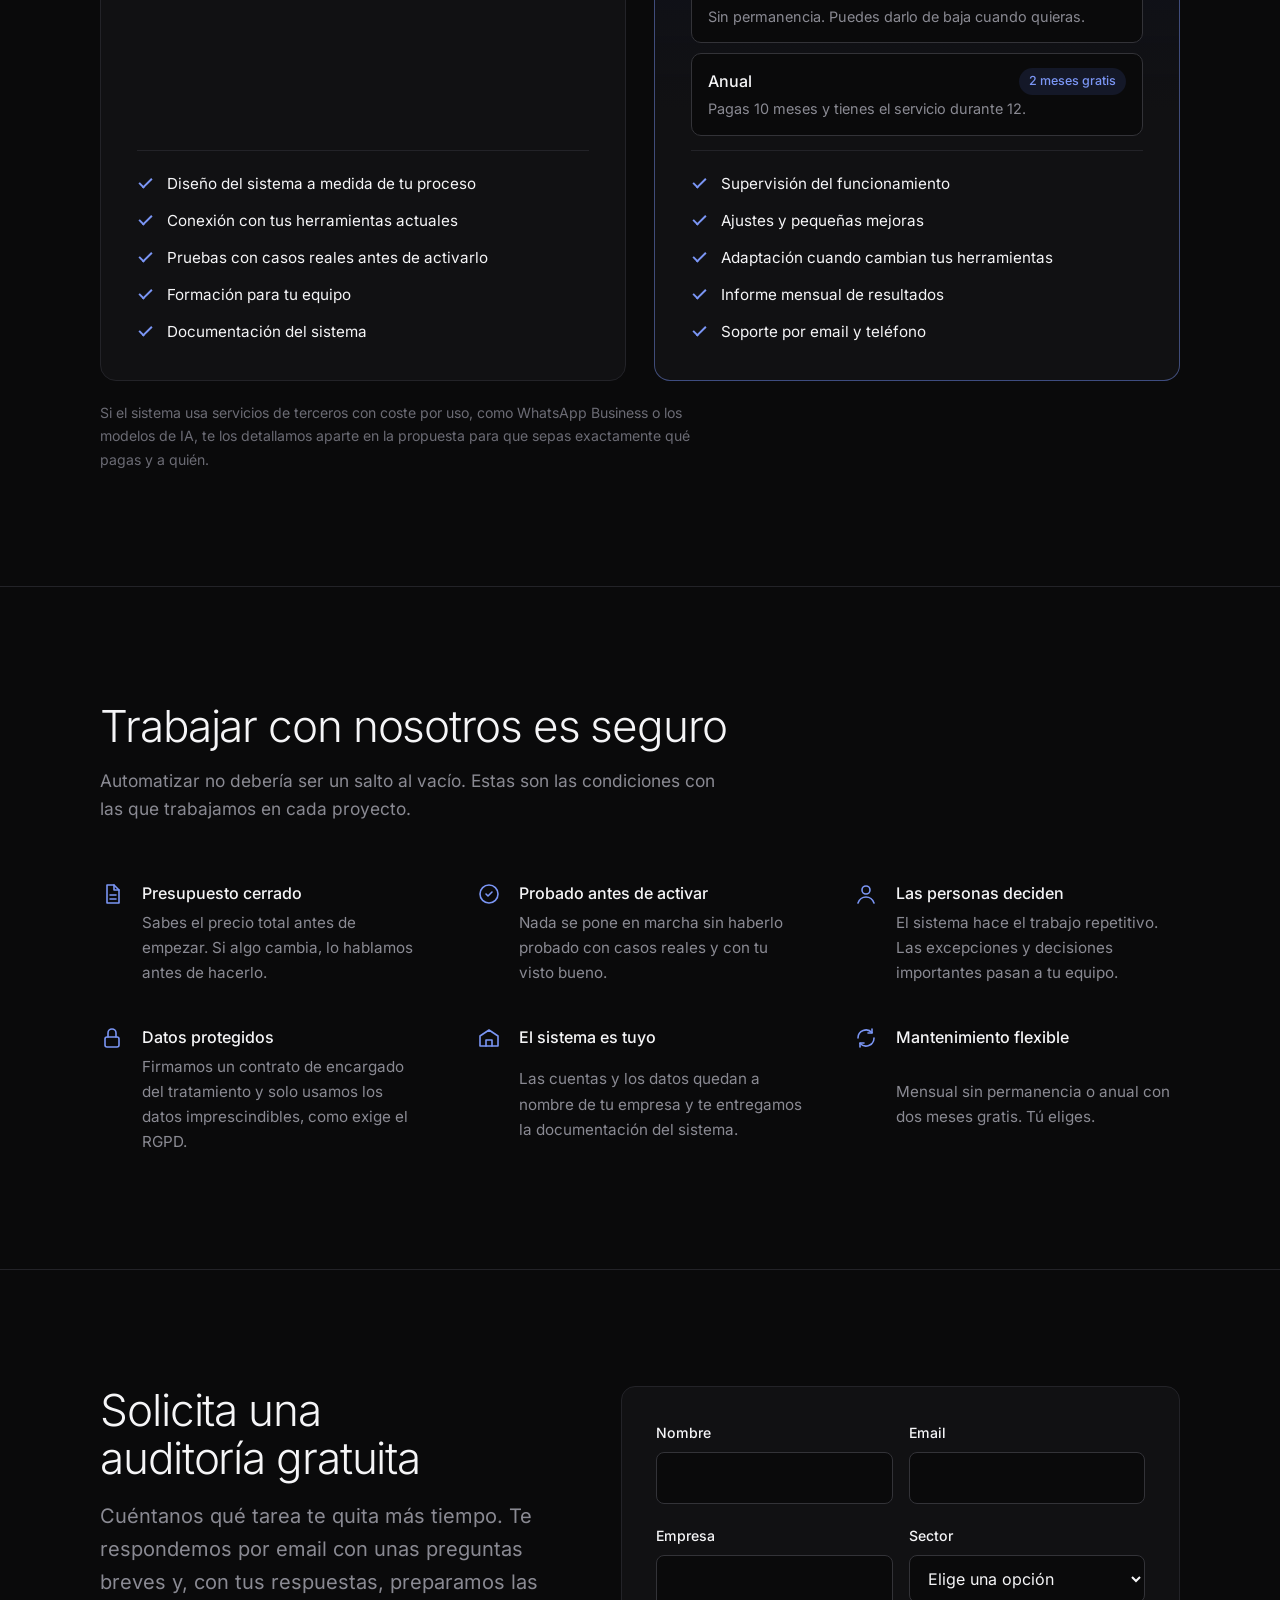
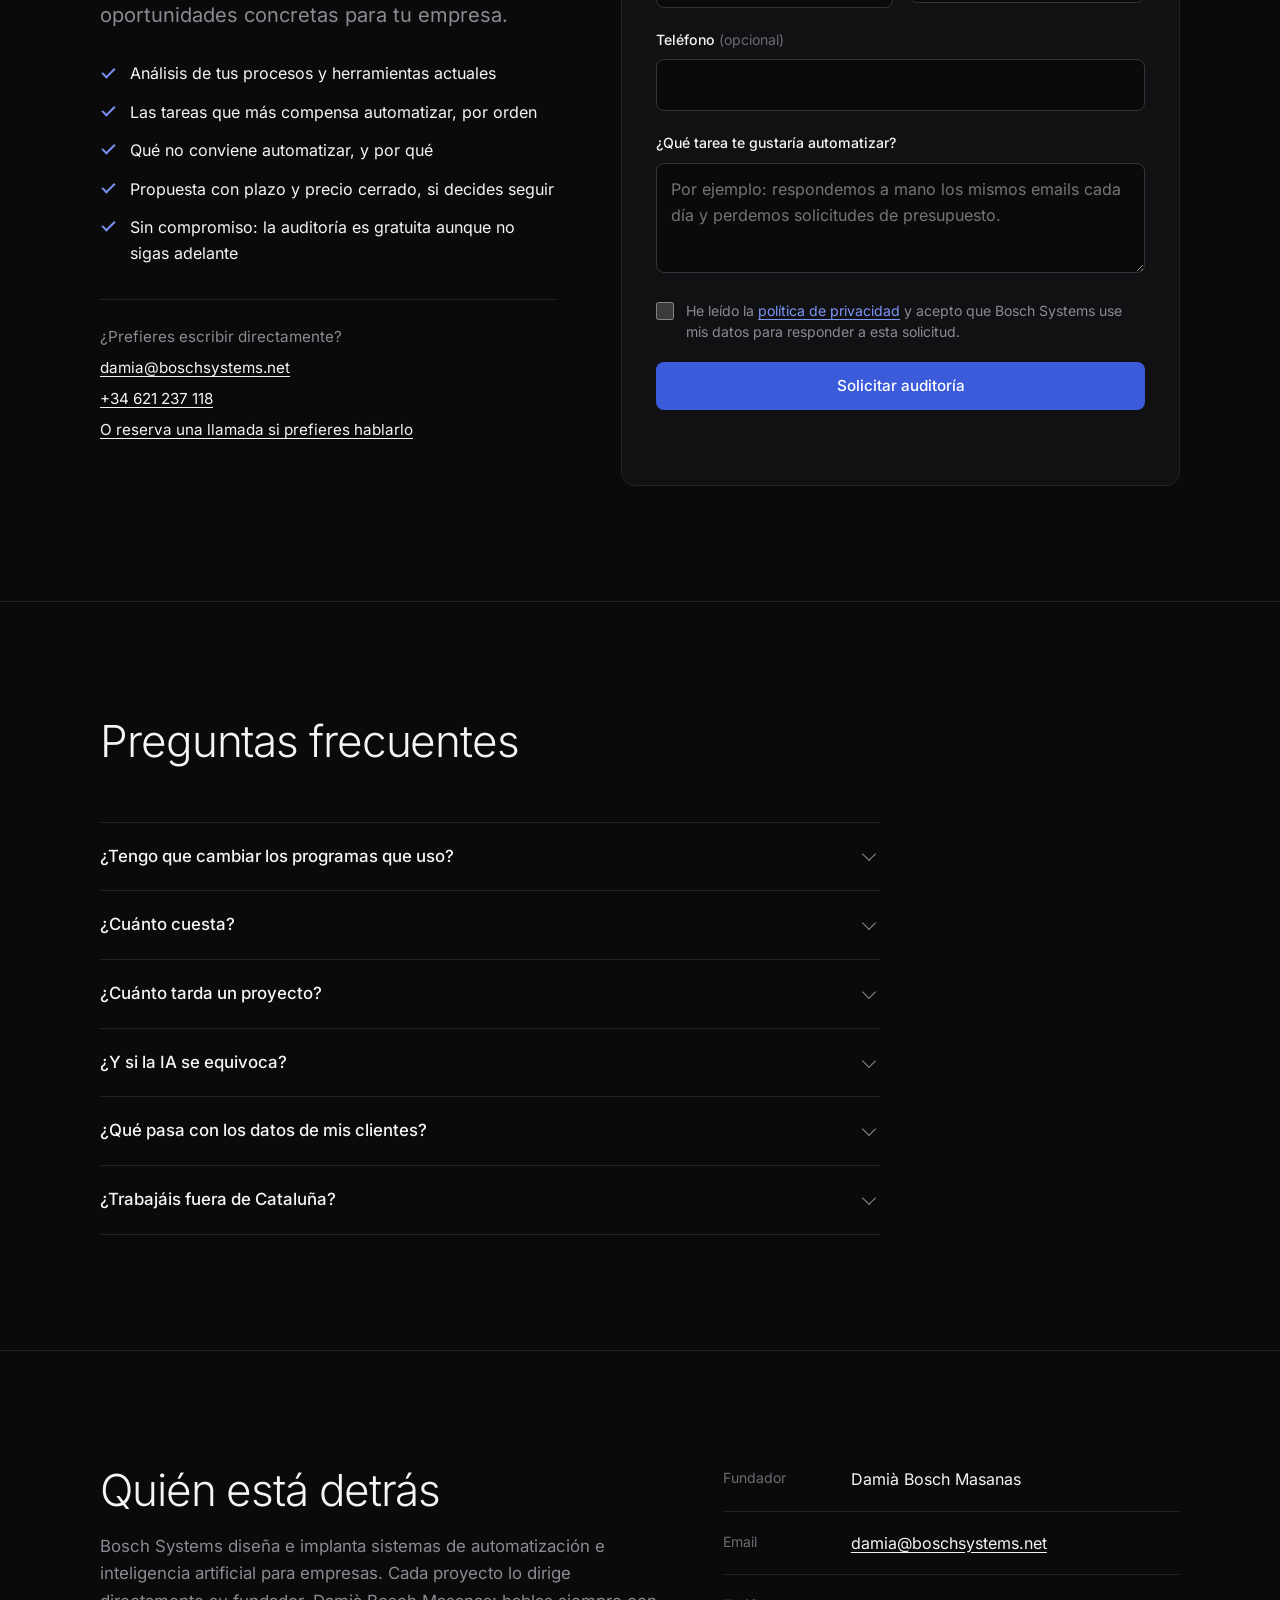
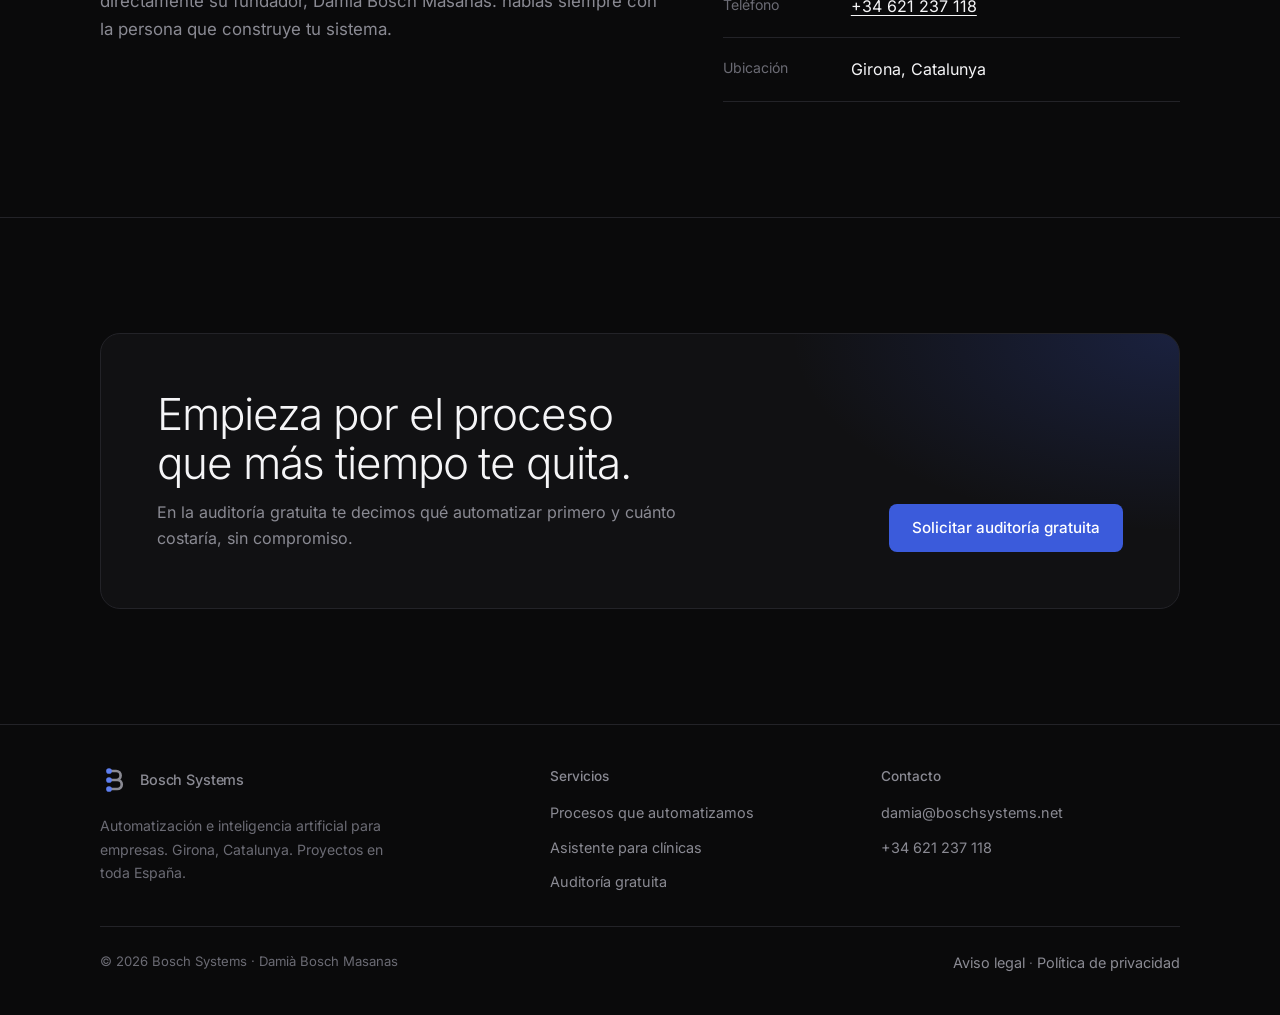
==== commit 99c472d3: "Logo nuevo (versión H) en cabecera, pie, iconos e imagen de compartir Co-Authored-By: Claude Sonnet " ====
--- a/index.html
+++ b/index.html
@@ -7,11 +7,11 @@
 <meta name="description" content="Automatizamos la atención al cliente, las citas, los leads, el email y los documentos de tu empresa, conectando las herramientas que ya usas. Auditoría gratuita.">
 <meta name="theme-color" content="#0A0A0B">
 <link rel="canonical" href="https://boschsystems.net/">
-<link rel="icon" type="image/svg+xml" href="favicon.svg?v=2">
-<link rel="icon" type="image/png" sizes="48x48" href="favicon-48.png?v=2">
-<link rel="icon" type="image/png" sizes="192x192" href="favicon-192.png?v=2">
-<link rel="shortcut icon" href="favicon.ico?v=2">
-<link rel="apple-touch-icon" href="apple-touch-icon.png?v=2">
+<link rel="icon" type="image/svg+xml" href="favicon.svg?v=3">
+<link rel="icon" type="image/png" sizes="48x48" href="favicon-48.png?v=3">
+<link rel="icon" type="image/png" sizes="192x192" href="favicon-192.png?v=3">
+<link rel="shortcut icon" href="favicon.ico?v=3">
+<link rel="apple-touch-icon" href="apple-touch-icon.png?v=3">
 <link rel="preload" href="assets/fonts/inter-normal.woff2" as="font" type="font/woff2" crossorigin>
 <link rel="stylesheet" href="assets/styles.css">
 <meta property="og:type" content="website">
@@ -20,19 +20,19 @@
 <meta property="og:title" content="Bosch Systems | Automatización e IA para empresas">
 <meta property="og:description" content="Automatizamos la atención al cliente, las citas, los leads, el email y los documentos de tu empresa, conectando las herramientas que ya usas. Auditoría gratuita.">
 <meta property="og:url" content="https://boschsystems.net/">
-<meta property="og:image" content="https://boschsystems.net/og-image.png?v=2">
+<meta property="og:image" content="https://boschsystems.net/og-image.png?v=3">
 <meta property="og:image:width" content="1200">
 <meta property="og:image:height" content="630">
 <meta name="twitter:card" content="summary_large_image">
 <script type="application/ld+json">
-{"@context":"https://schema.org","@type":"ProfessionalService","name":"Bosch Systems","url":"https://boschsystems.net/","logo":"https://boschsystems.net/logo.png","image":"https://boschsystems.net/og-image.png?v=2","email":"damia@boschsystems.net","telephone":"+34621237118","founder":{"@type":"Person","name":"Damià Bosch Masanas"},"address":{"@type":"PostalAddress","addressLocality":"Girona","addressRegion":"Catalunya","addressCountry":"ES"},"areaServed":"ES","description":"Automatización e inteligencia artificial para empresas: atención al cliente, citas, leads, email y documentos."}
+{"@context":"https://schema.org","@type":"ProfessionalService","name":"Bosch Systems","url":"https://boschsystems.net/","logo":"https://boschsystems.net/logo.png","image":"https://boschsystems.net/og-image.png?v=3","email":"damia@boschsystems.net","telephone":"+34621237118","founder":{"@type":"Person","name":"Damià Bosch Masanas"},"address":{"@type":"PostalAddress","addressLocality":"Girona","addressRegion":"Catalunya","addressCountry":"ES"},"areaServed":"ES","description":"Automatización e inteligencia artificial para empresas: atención al cliente, citas, leads, email y documentos."}
 </script>
 </head>
 <body>
 <a class="skip" href="#contenido">Saltar al contenido</a>
 <header class="top">
   <div class="wrap">
-    <a class="brand" href="./" aria-label="Bosch Systems, inicio"><svg viewBox="0 0 40 40" width="30" height="30" aria-hidden="true"><path d="M12 8H21.5A6 6 0 0 1 21.5 20H12M12 20H23A6 6 0 0 1 23 32H12" fill="none" stroke="currentColor" stroke-width="2.6" stroke-linecap="round"/><circle cx="12" cy="8" r="3.2" fill="#5E7FF0"/><circle cx="12" cy="20" r="3.2" fill="#5E7FF0"/><circle cx="12" cy="32" r="3.2" fill="#5E7FF0"/></svg><span>Bosch Systems</span></a>
+    <a class="brand" href="./" aria-label="Bosch Systems, inicio"><svg viewBox="0 0 40 40" width="30" height="30" aria-hidden="true"><path d="M12 8H21.5A6 6 0 0 1 21.5 20H12M12 20H23A6 6 0 0 1 23 32H12" fill="none" stroke="currentColor" stroke-width="3.6" stroke-linecap="round"/><circle cx="12" cy="8" r="3.8" fill="#5E7FF0"/><circle cx="12" cy="20" r="3.8" fill="#5E7FF0"/><circle cx="12" cy="32" r="3.8" fill="#5E7FF0"/></svg><span>Bosch Systems</span></a>
     <nav class="nav" id="nav" aria-label="Principal"><a href="#procesos">Procesos</a><a href="#como-trabajamos">Cómo trabajamos</a><a href="#precios">Precios</a><a href="clinicas.html">Clínicas</a><a href="#preguntas">Preguntas</a><a class="btn btn-primary nav-cta" href="#auditoria">Solicitar auditoría</a></nav>
     <a class="btn btn-primary btn-sm" href="#auditoria">Solicitar auditoría</a>
     <button class="menu-btn" type="button" aria-label="Abrir menú" aria-expanded="false" aria-controls="nav"><span></span></button>
@@ -364,7 +364,7 @@
 <footer class="foot">
   <div class="wrap">
     <div>
-      <a class="brand" href="./" aria-label="Bosch Systems, inicio"><svg viewBox="0 0 40 40" width="30" height="30" aria-hidden="true"><path d="M12 8H21.5A6 6 0 0 1 21.5 20H12M12 20H23A6 6 0 0 1 23 32H12" fill="none" stroke="currentColor" stroke-width="2.6" stroke-linecap="round"/><circle cx="12" cy="8" r="3.2" fill="#5E7FF0"/><circle cx="12" cy="20" r="3.2" fill="#5E7FF0"/><circle cx="12" cy="32" r="3.2" fill="#5E7FF0"/></svg><span>Bosch Systems</span></a>
+      <a class="brand" href="./" aria-label="Bosch Systems, inicio"><svg viewBox="0 0 40 40" width="30" height="30" aria-hidden="true"><path d="M12 8H21.5A6 6 0 0 1 21.5 20H12M12 20H23A6 6 0 0 1 23 32H12" fill="none" stroke="currentColor" stroke-width="3.6" stroke-linecap="round"/><circle cx="12" cy="8" r="3.8" fill="#5E7FF0"/><circle cx="12" cy="20" r="3.8" fill="#5E7FF0"/><circle cx="12" cy="32" r="3.8" fill="#5E7FF0"/></svg><span>Bosch Systems</span></a>
       <p>Automatización e inteligencia artificial para empresas. Girona, Catalunya. Proyectos en toda España.</p>
     </div>
     <div>
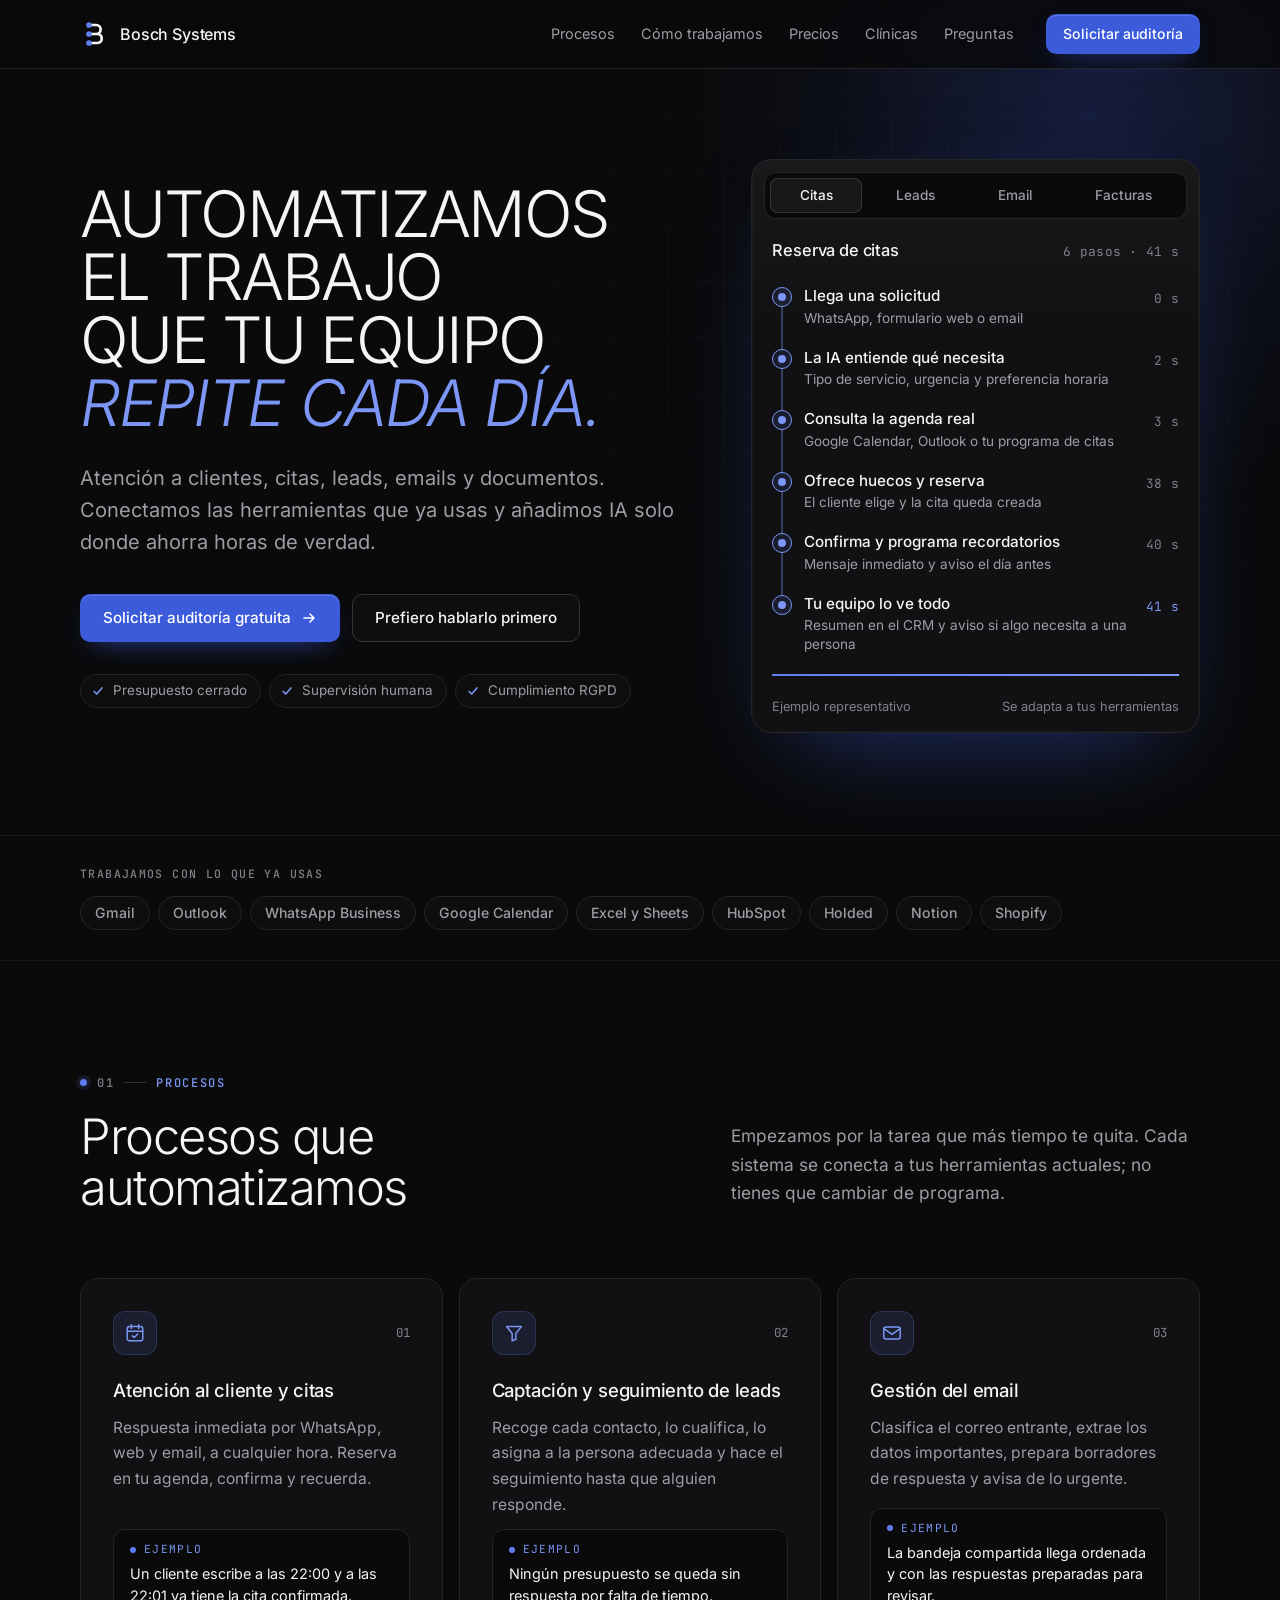
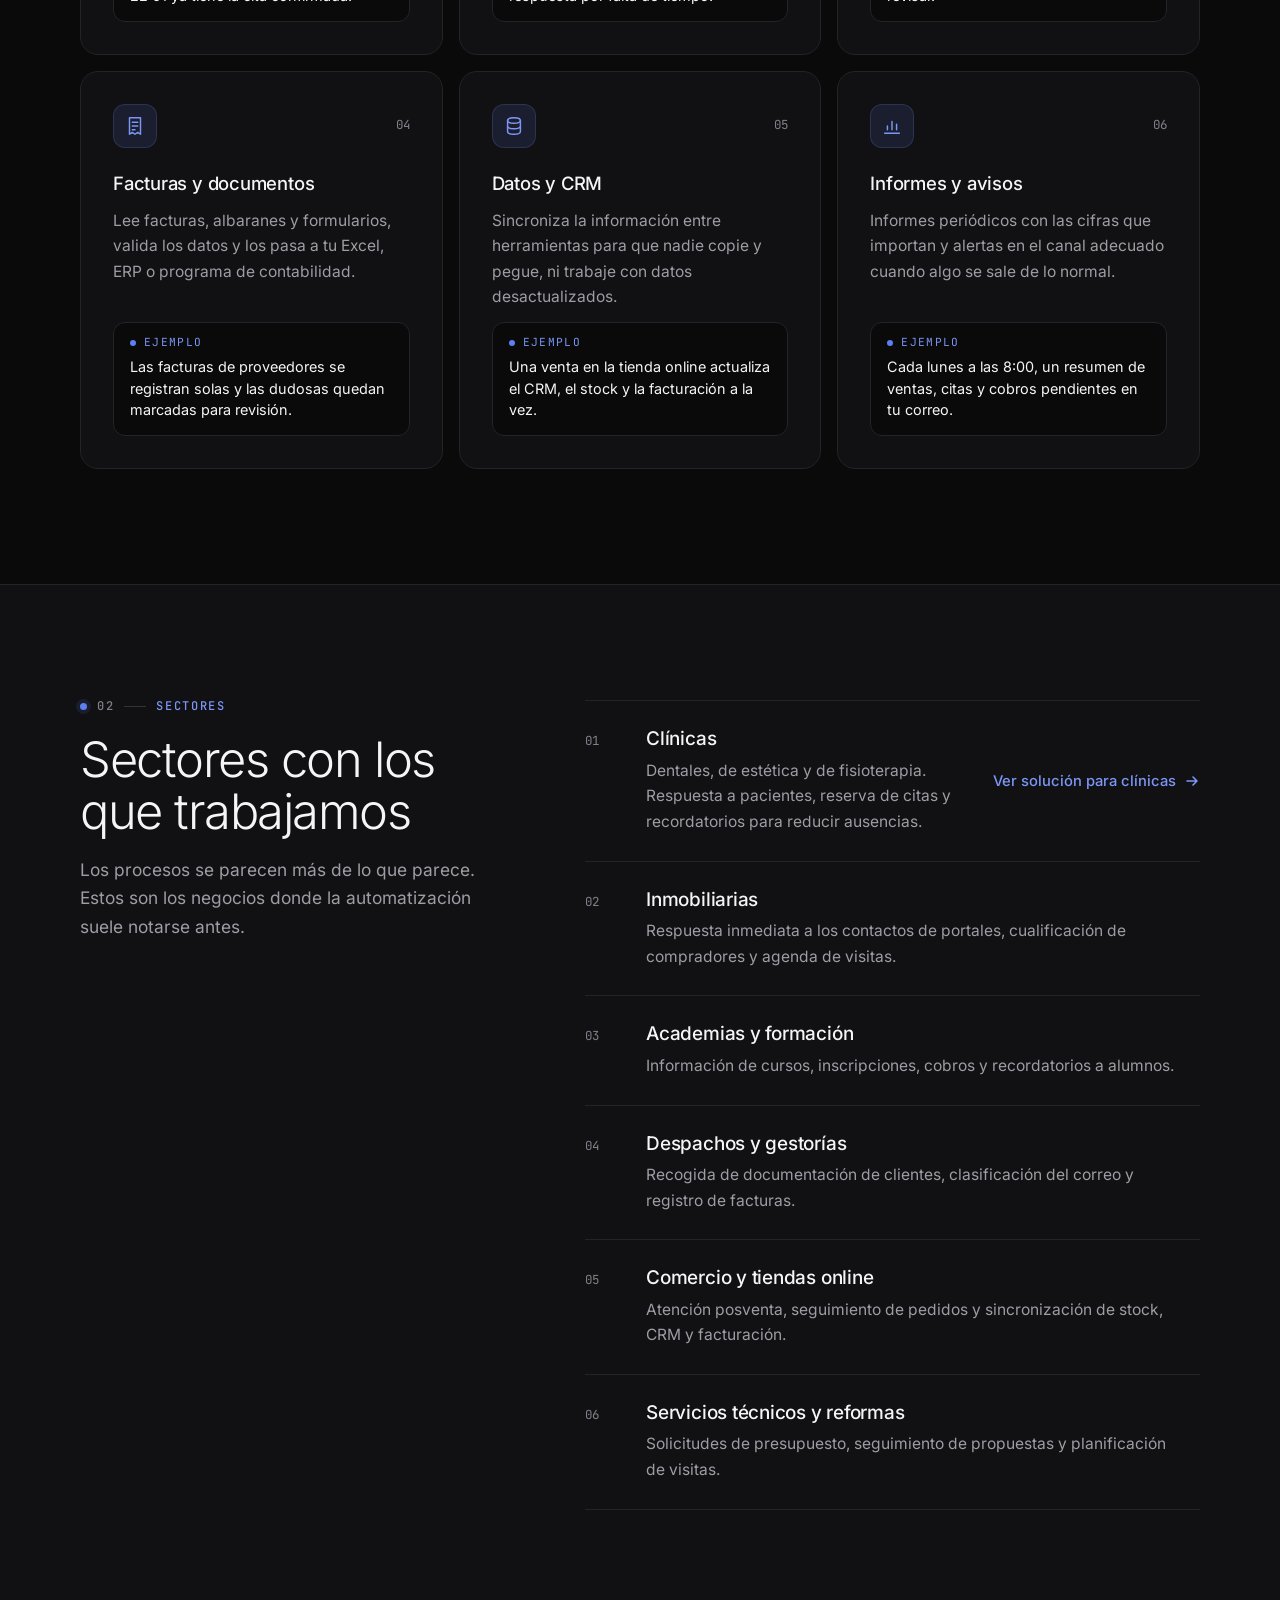
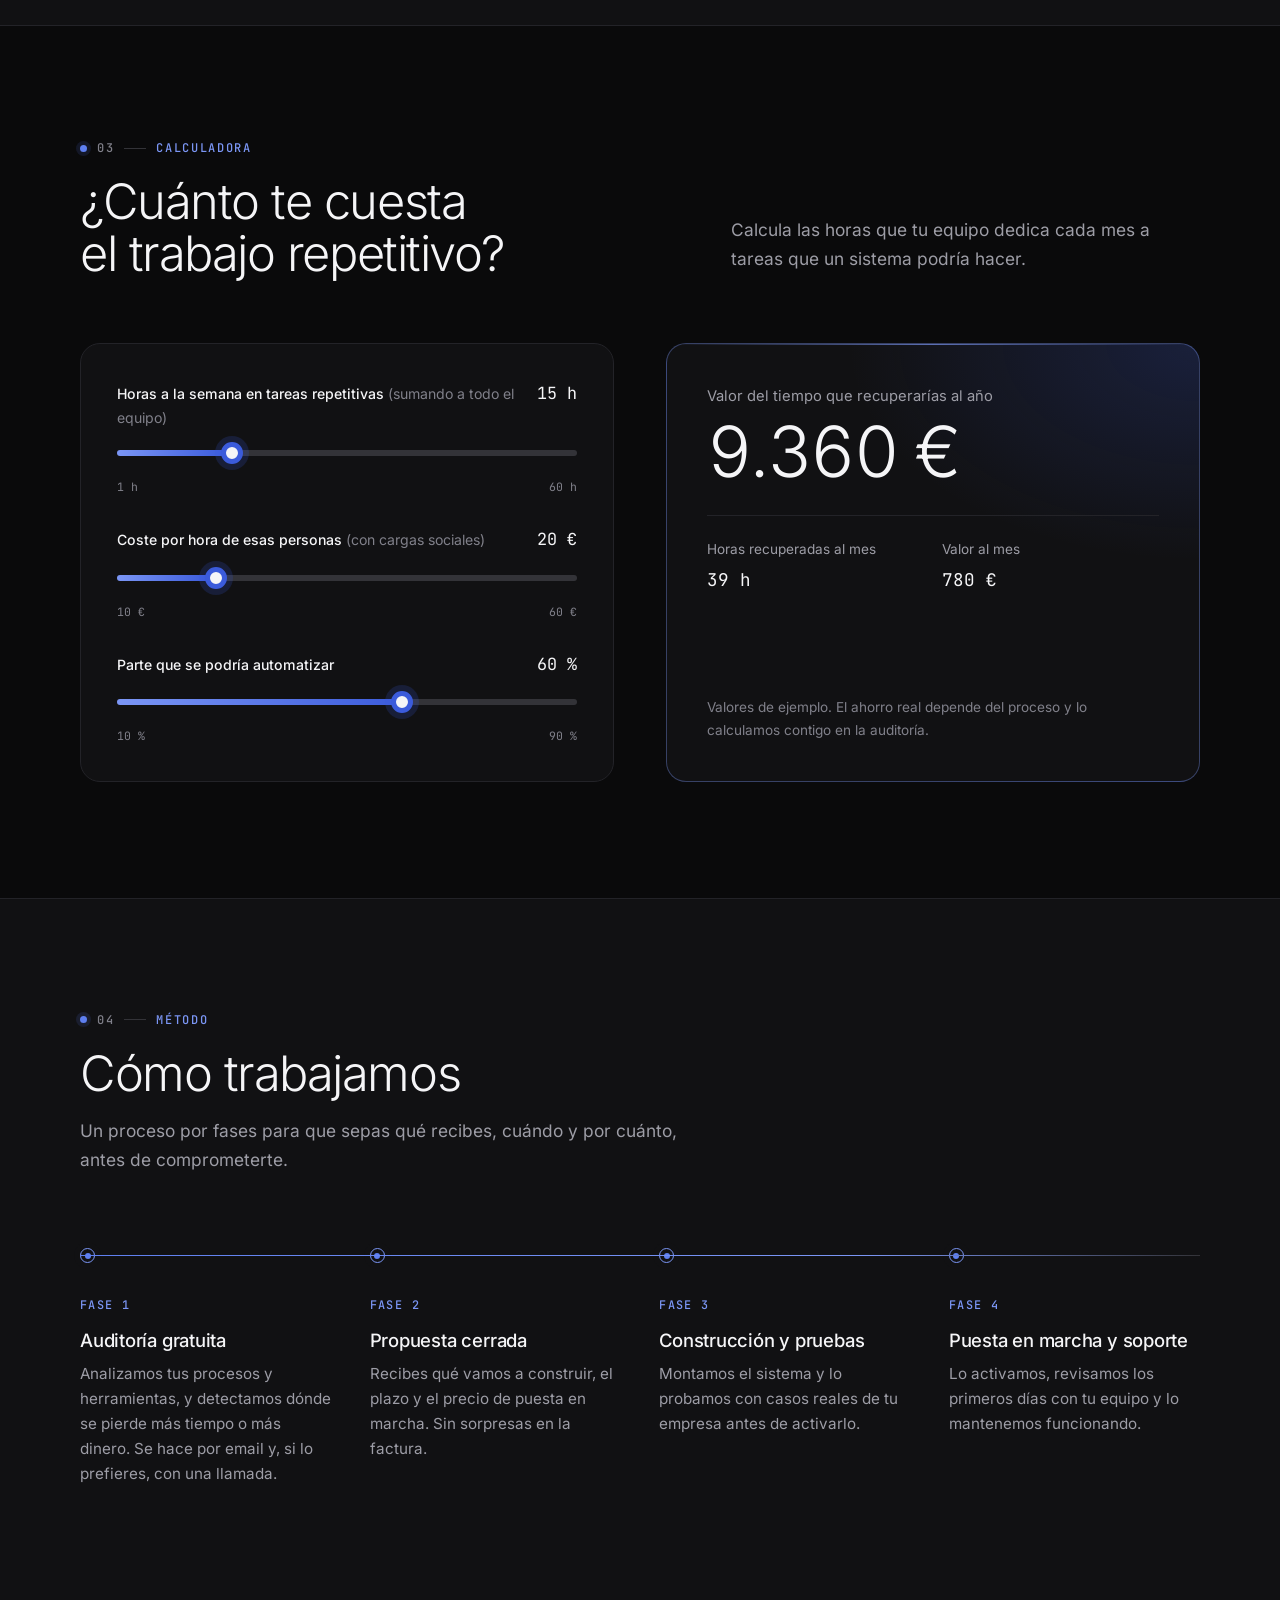
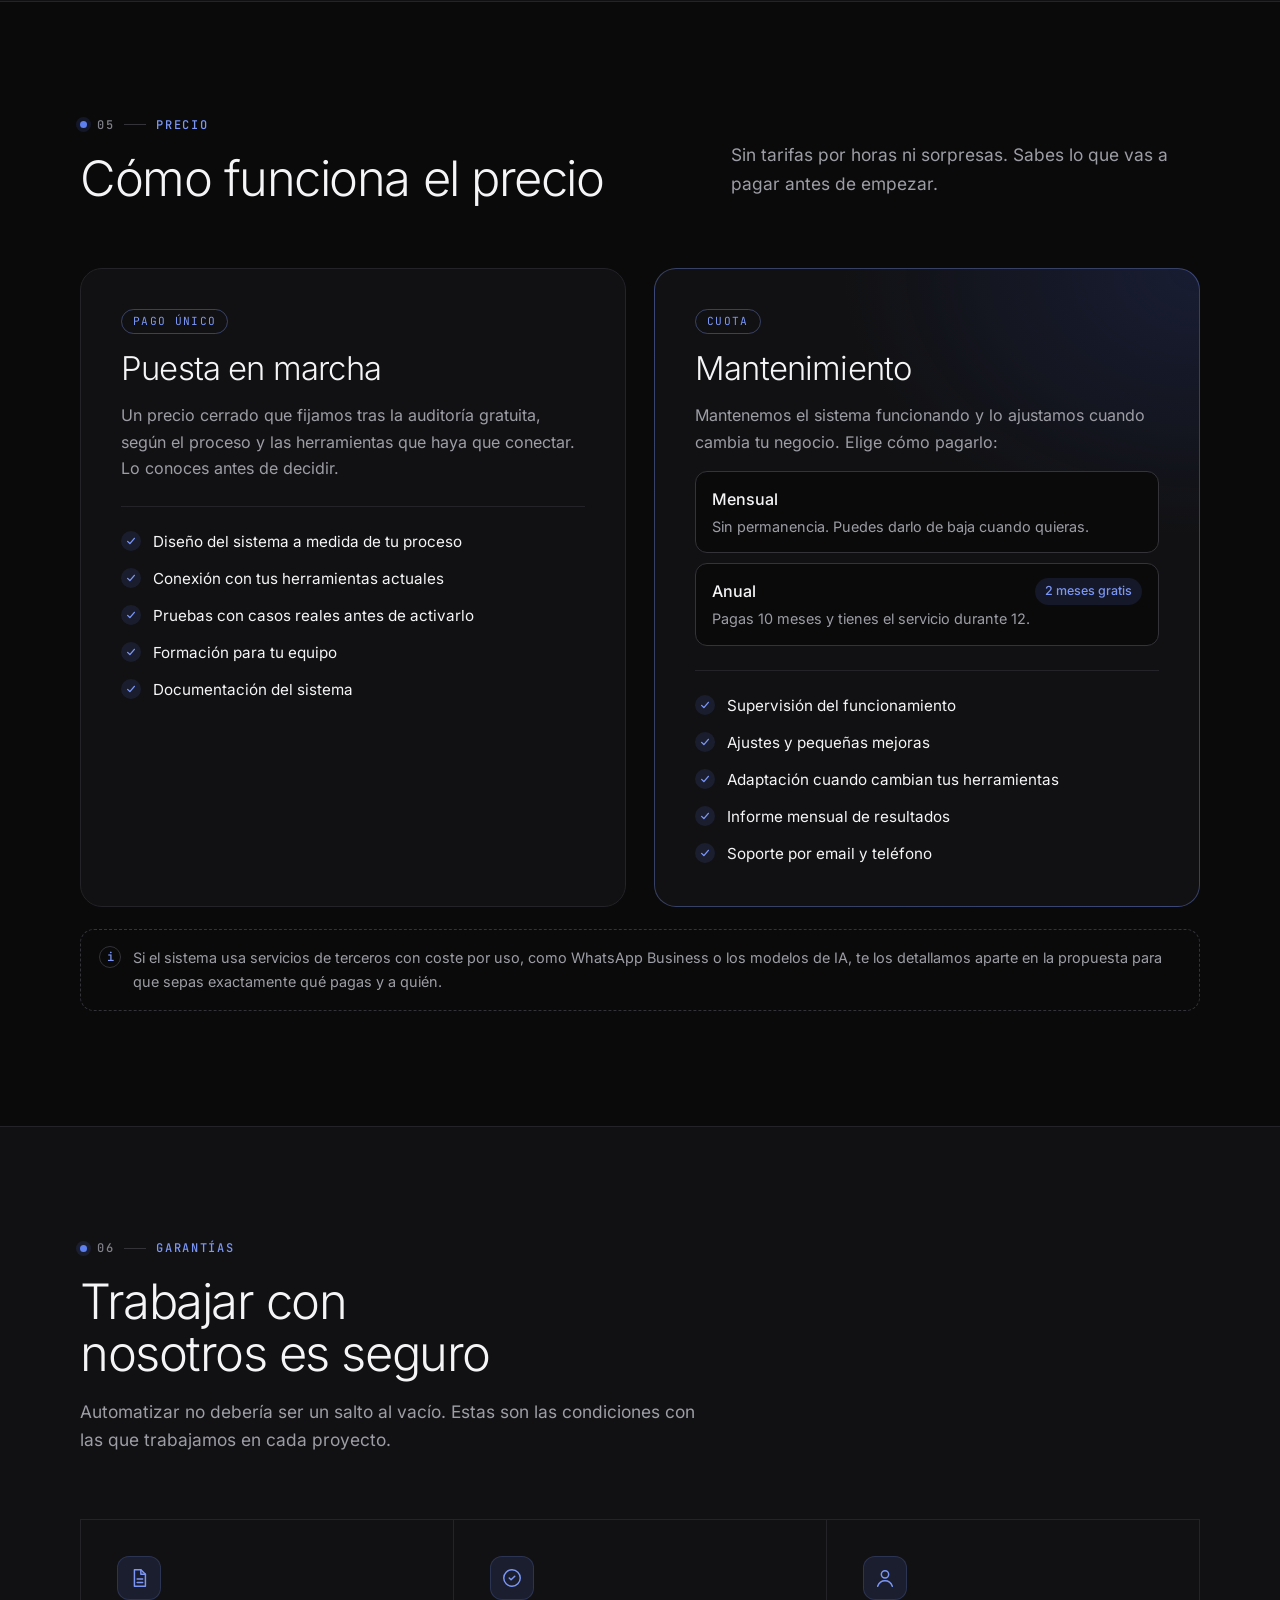
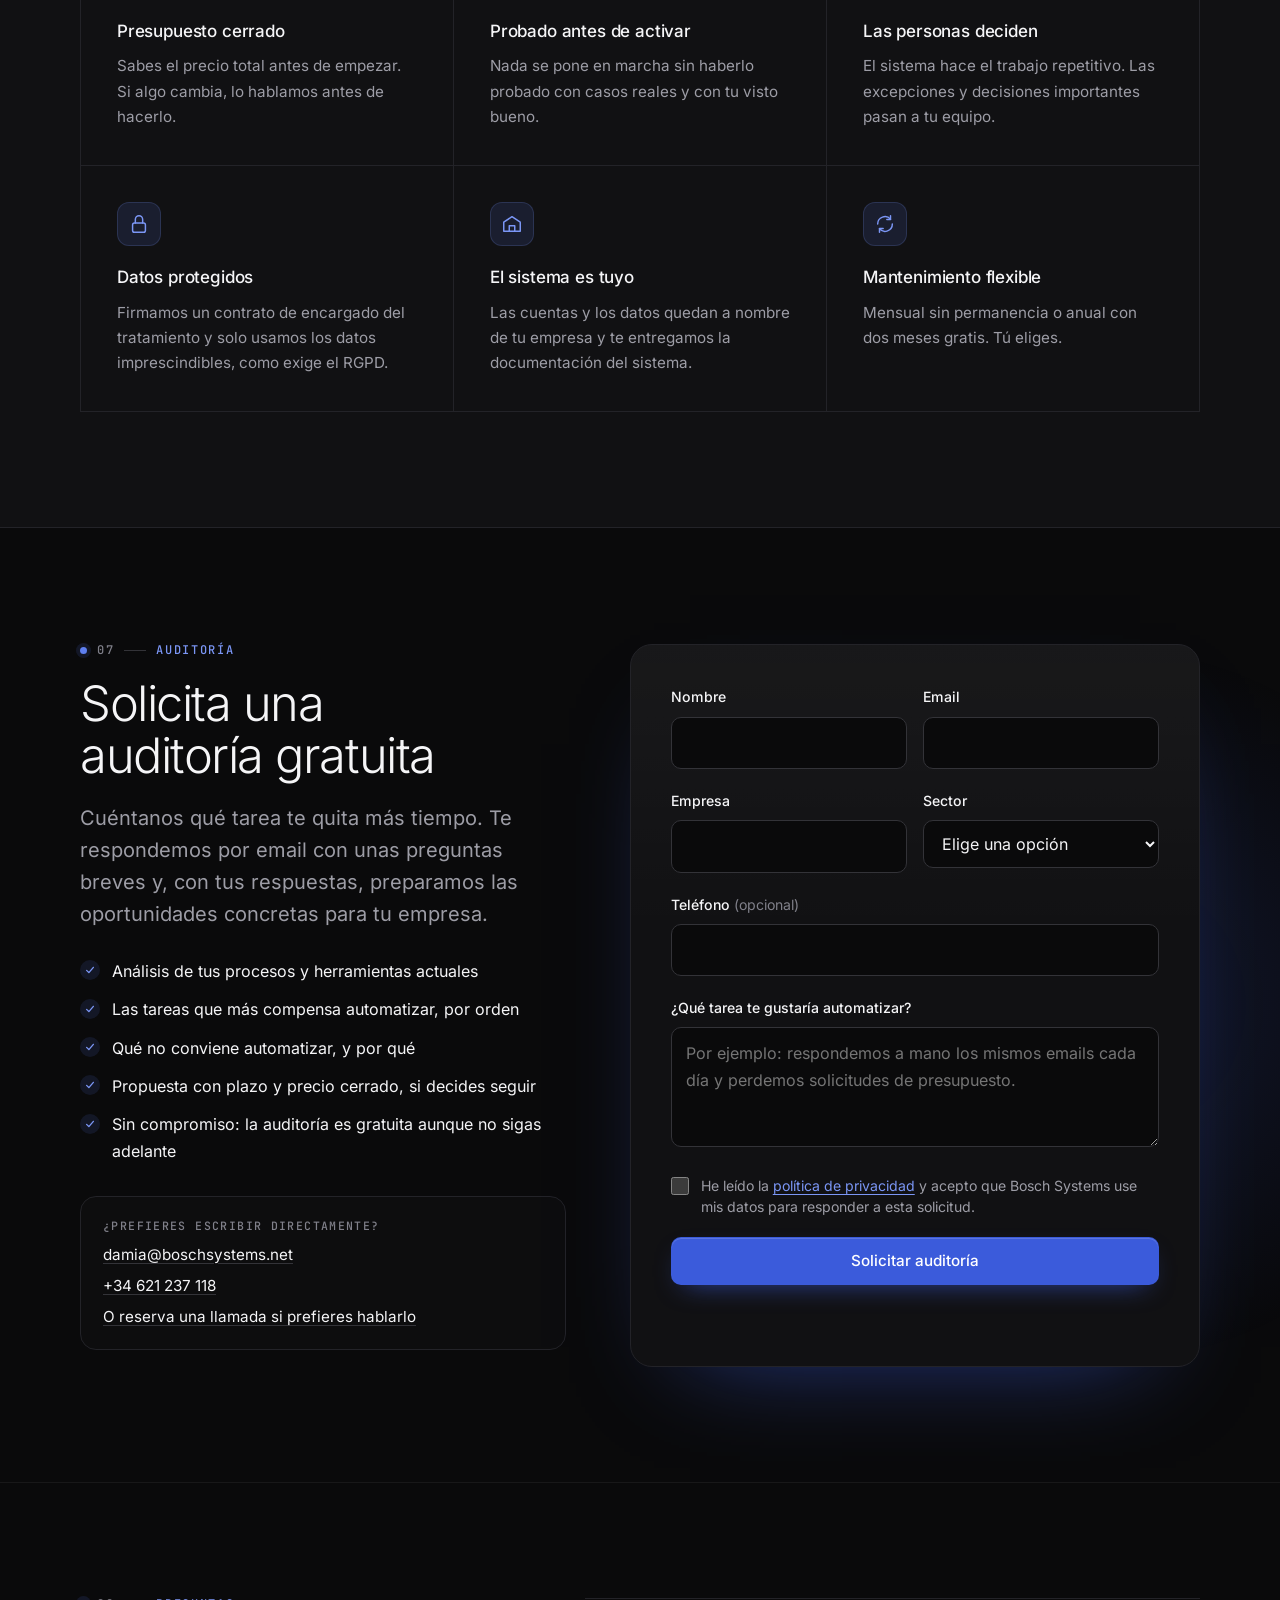
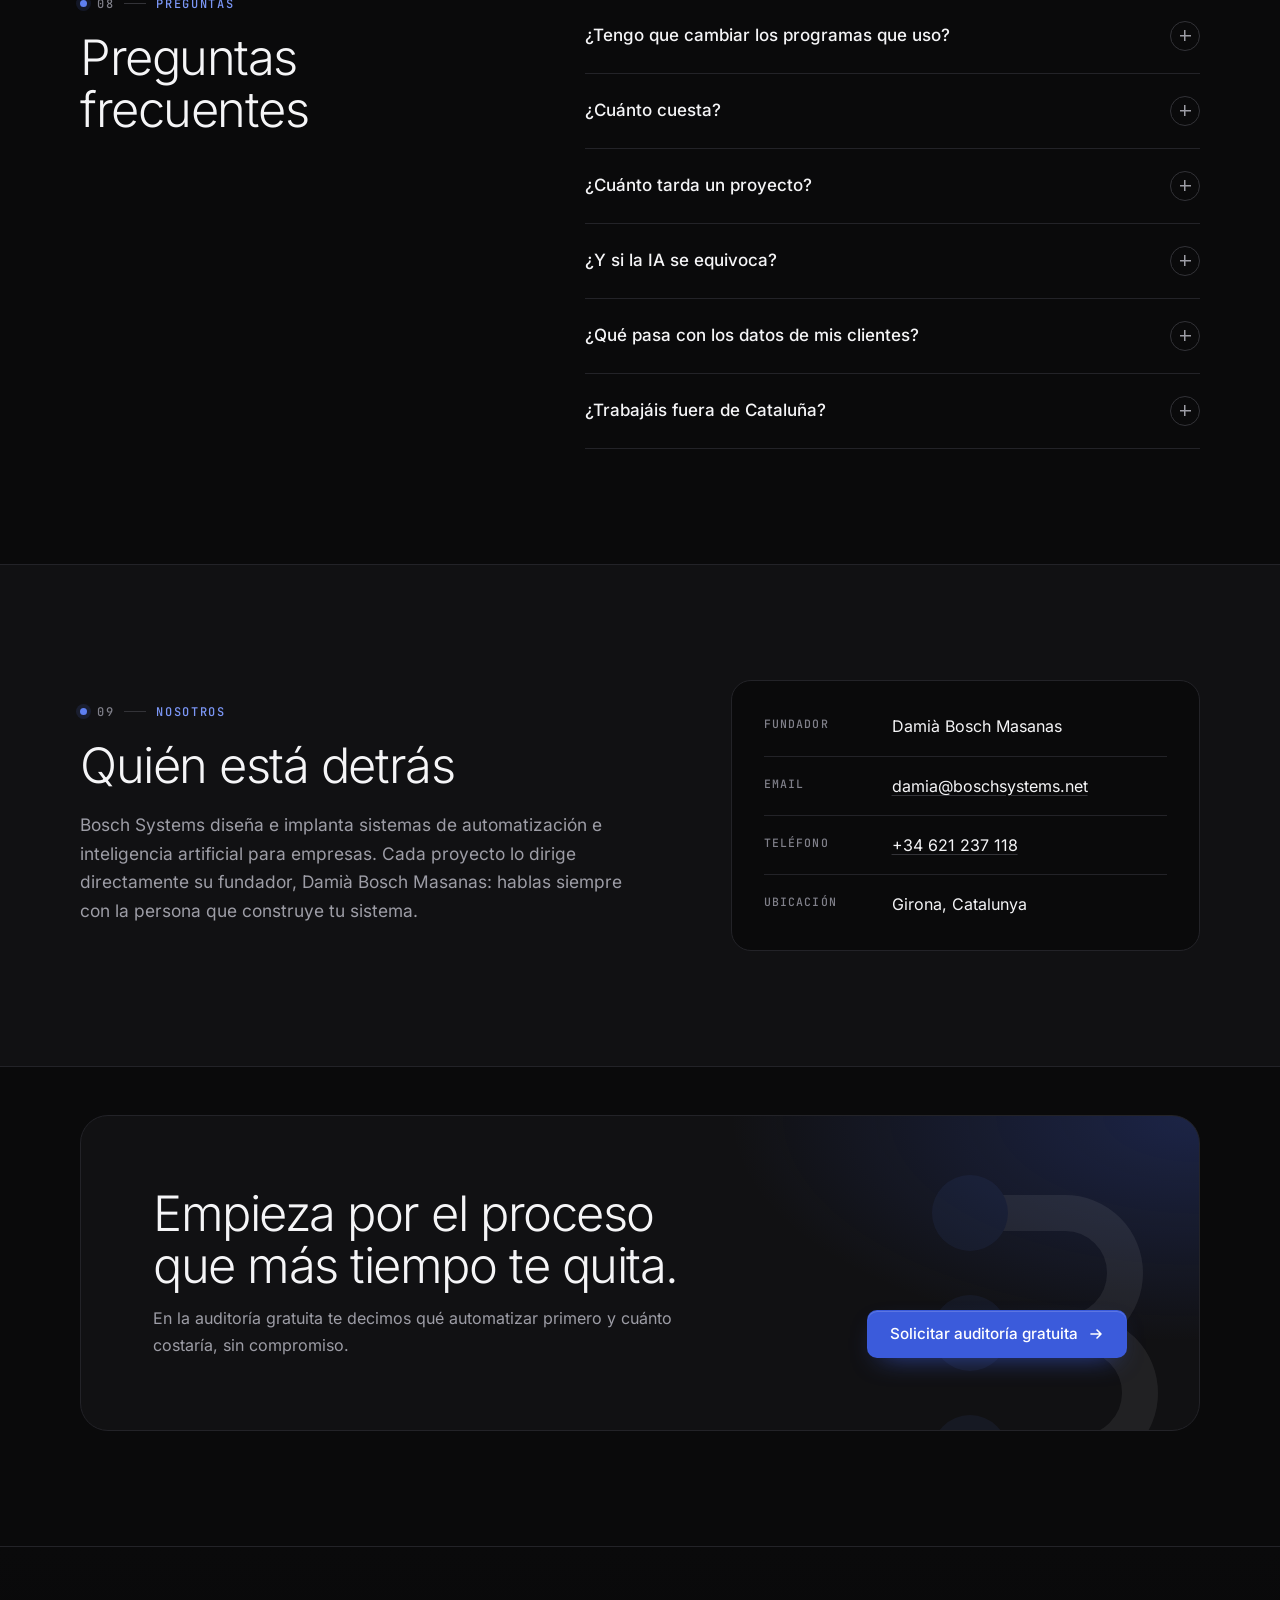
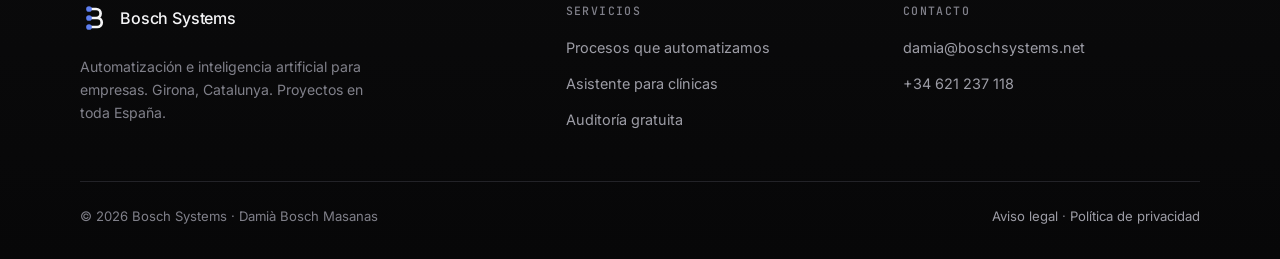
==== commit b4be3efa: "Rediseño visual: jerarquía, secciones numeradas, tarjetas con iconos, animaciones suaves y accesibil" ====
--- a/index.html
+++ b/index.html
@@ -3,7 +3,7 @@
 <head>
 <meta charset="utf-8">
 <meta name="viewport" content="width=device-width, initial-scale=1, viewport-fit=cover">
-<title>Bosch Systems | Automatización e IA para empresas</title>
+<title>Bosch Systems | Automatización de procesos para empresas</title>
 <meta name="description" content="Automatizamos la atención al cliente, las citas, los leads, el email y los documentos de tu empresa, conectando las herramientas que ya usas. Auditoría gratuita.">
 <meta name="theme-color" content="#0A0A0B">
 <link rel="canonical" href="https://boschsystems.net/">
@@ -17,7 +17,7 @@
 <meta property="og:type" content="website">
 <meta property="og:locale" content="es_ES">
 <meta property="og:site_name" content="Bosch Systems">
-<meta property="og:title" content="Bosch Systems | Automatización e IA para empresas">
+<meta property="og:title" content="Bosch Systems | Automatización de procesos para empresas">
 <meta property="og:description" content="Automatizamos la atención al cliente, las citas, los leads, el email y los documentos de tu empresa, conectando las herramientas que ya usas. Auditoría gratuita.">
 <meta property="og:url" content="https://boschsystems.net/">
 <meta property="og:image" content="https://boschsystems.net/og-image.png?v=3">
@@ -25,7 +25,7 @@
 <meta property="og:image:height" content="630">
 <meta name="twitter:card" content="summary_large_image">
 <script type="application/ld+json">
-{"@context":"https://schema.org","@type":"ProfessionalService","name":"Bosch Systems","url":"https://boschsystems.net/","logo":"https://boschsystems.net/logo.png","image":"https://boschsystems.net/og-image.png?v=3","email":"damia@boschsystems.net","telephone":"+34621237118","founder":{"@type":"Person","name":"Damià Bosch Masanas"},"address":{"@type":"PostalAddress","addressLocality":"Girona","addressRegion":"Catalunya","addressCountry":"ES"},"areaServed":"ES","description":"Automatización e inteligencia artificial para empresas: atención al cliente, citas, leads, email y documentos."}
+{"@context":"https://schema.org","@type":"ProfessionalService","name":"Bosch Systems","url":"https://boschsystems.net/","logo":"https://boschsystems.net/logo.png","image":"https://boschsystems.net/og-image.png?v=3","email":"damia@boschsystems.net","telephone":"+34621237118","founder":{"@type":"Person","name":"Damià Bosch Masanas"},"address":{"@type":"PostalAddress","addressLocality":"Girona","addressRegion":"Catalunya","addressCountry":"ES"},"areaServed":"ES","description":"Automatización de procesos para empresas: atención al cliente, citas, leads, email y documentos."}
 </script>
 </head>
 <body>
@@ -45,7 +45,7 @@
         <h1>Automatizamos el trabajo que tu equipo <em>repite cada día.</em></h1>
         <p class="lead">Atención a clientes, citas, leads, emails y documentos. Conectamos las herramientas que ya usas y añadimos IA solo donde ahorra horas de verdad.</p>
         <div class="actions">
-          <a class="btn btn-primary" href="#auditoria">Solicitar auditoría gratuita</a>
+          <a class="btn btn-primary btn-arrow" href="#auditoria">Solicitar auditoría gratuita</a>
           <a class="btn btn-ghost js-booking" href="#auditoria" hidden>Prefiero hablarlo primero</a>
           <a class="btn btn-ghost js-no-booking" href="#procesos">Ver qué automatizamos</a>
         </div>
@@ -56,15 +56,15 @@
         </div>
       </div>
 
-      <div class="flow" id="flow" aria-label="Ejemplos de procesos automatizados">
+      <div class="flow" id="flow" role="group" aria-label="Ejemplos de procesos automatizados">
         <div class="flow-tabs" role="tablist" aria-label="Elige un proceso">
-          <button type="button" role="tab" aria-selected="true" data-flow="citas">Citas</button>
-          <button type="button" role="tab" aria-selected="false" data-flow="leads">Leads</button>
-          <button type="button" role="tab" aria-selected="false" data-flow="email">Email</button>
-          <button type="button" role="tab" aria-selected="false" data-flow="facturas">Facturas</button>
-        </div>
-        <div class="flow-body" role="tabpanel">
-          <div class="flow-title"><h3 id="flow-name">Reserva de citas</h3><span class="mono" id="flow-total">6 pasos · 41 s</span></div>
+          <button type="button" role="tab" id="tab-citas" aria-controls="flow-panel" aria-selected="true" data-flow="citas">Citas</button>
+          <button type="button" role="tab" id="tab-leads" aria-controls="flow-panel" aria-selected="false" data-flow="leads">Leads</button>
+          <button type="button" role="tab" id="tab-email" aria-controls="flow-panel" aria-selected="false" data-flow="email">Email</button>
+          <button type="button" role="tab" id="tab-facturas" aria-controls="flow-panel" aria-selected="false" data-flow="facturas">Facturas</button>
+        </div>
+        <div class="flow-body" role="tabpanel" id="flow-panel" aria-labelledby="tab-citas">
+          <div class="flow-title"><p class="flow-name" id="flow-name">Reserva de citas</p><span class="mono" id="flow-total">6 pasos · 41 s</span></div>
           <ol id="flow-steps">
             <li class="done"><span class="dot"></span><div><strong>Llega una solicitud</strong><small>WhatsApp, formulario web o email</small></div><span class="mono">0 s</span></li>
             <li class="done"><span class="dot"></span><div><strong>La IA entiende qué necesita</strong><small>Tipo de servicio, urgencia y preferencia horaria</small></div><span class="mono">2 s</span></li>
@@ -73,54 +73,64 @@
             <li class="done"><span class="dot"></span><div><strong>Confirma y programa recordatorios</strong><small>Mensaje inmediato y aviso el día antes</small></div><span class="mono">40 s</span></li>
             <li class="done human"><span class="dot"></span><div><strong>Tu equipo lo ve todo</strong><small>Resumen en el CRM y aviso si algo necesita a una persona</small></div><span class="mono">41 s</span></li>
           </ol>
+          <div class="flow-progress" aria-hidden="true"><span></span></div>
         </div>
         <div class="flow-foot"><span>Ejemplo representativo</span><span>Se adapta a tus herramientas</span></div>
       </div>
     </div>
   </section>
 
-  <div class="tools" aria-label="Herramientas compatibles">
+  <section class="tools" aria-label="Herramientas compatibles">
     <div class="wrap">
       <p>Trabajamos con lo que ya usas</p>
       <ul>
         <li>Gmail</li><li>Outlook</li><li>WhatsApp Business</li><li>Google Calendar</li><li>Excel y Sheets</li><li>HubSpot</li><li>Holded</li><li>Notion</li><li>Shopify</li>
       </ul>
     </div>
-  </div>
+  </section>
 
   <section class="band" id="procesos">
     <div class="wrap">
-      <div class="head">
-        <h2>Procesos que automatizamos</h2>
+      <div class="head head-split">
+        <div>
+          <p class="eyebrow" aria-hidden="true"><span>01</span>Procesos</p>
+          <h2>Procesos que automatizamos</h2>
+        </div>
         <p>Empezamos por la tarea que más tiempo te quita. Cada sistema se conecta a tus herramientas actuales; no tienes que cambiar de programa.</p>
       </div>
       <div class="procs">
         <article class="proc">
+          <div class="proc-top"><span class="proc-ico" aria-hidden="true"><svg viewBox="0 0 24 24" fill="none" stroke="currentColor" stroke-width="1.6" stroke-linecap="round" stroke-linejoin="round"><rect x="3.5" y="5" width="17" height="15.5" rx="2.5"/><path d="M3.5 10h17M8 3v4M16 3v4M9 15l2 2 4-4"/></svg></span><span class="proc-n" aria-hidden="true">01</span></div>
           <h3>Atención al cliente y citas</h3>
           <p>Respuesta inmediata por WhatsApp, web y email, a cualquier hora. Reserva en tu agenda, confirma y recuerda.</p>
           <p class="ex"><b>Ejemplo</b>Un cliente escribe a las 22:00 y a las 22:01 ya tiene la cita confirmada.</p>
         </article>
         <article class="proc">
+          <div class="proc-top"><span class="proc-ico" aria-hidden="true"><svg viewBox="0 0 24 24" fill="none" stroke="currentColor" stroke-width="1.6" stroke-linecap="round" stroke-linejoin="round"><path d="M4 5h16l-6 7.5V19l-4 1.5v-8z"/></svg></span><span class="proc-n" aria-hidden="true">02</span></div>
           <h3>Captación y seguimiento de leads</h3>
           <p>Recoge cada contacto, lo cualifica, lo asigna a la persona adecuada y hace el seguimiento hasta que alguien responde.</p>
           <p class="ex"><b>Ejemplo</b>Ningún presupuesto se queda sin respuesta por falta de tiempo.</p>
         </article>
         <article class="proc">
+          <div class="proc-top"><span class="proc-ico" aria-hidden="true"><svg viewBox="0 0 24 24" fill="none" stroke="currentColor" stroke-width="1.6" stroke-linecap="round" stroke-linejoin="round"><rect x="3" y="5.5" width="18" height="13" rx="2.5"/><path d="M3.5 7.5l8.5 6 8.5-6"/></svg></span><span class="proc-n" aria-hidden="true">03</span></div>
           <h3>Gestión del email</h3>
           <p>Clasifica el correo entrante, extrae los datos importantes, prepara borradores de respuesta y avisa de lo urgente.</p>
           <p class="ex"><b>Ejemplo</b>La bandeja compartida llega ordenada y con las respuestas preparadas para revisar.</p>
         </article>
         <article class="proc">
+          <div class="proc-top"><span class="proc-ico" aria-hidden="true"><svg viewBox="0 0 24 24" fill="none" stroke="currentColor" stroke-width="1.6" stroke-linecap="round" stroke-linejoin="round"><path d="M6 3h12v18l-3-2-3 2-3-2-3 2z"/><path d="M9 8h6M9 12h6M9 16h3"/></svg></span><span class="proc-n" aria-hidden="true">04</span></div>
           <h3>Facturas y documentos</h3>
           <p>Lee facturas, albaranes y formularios, valida los datos y los pasa a tu Excel, ERP o programa de contabilidad.</p>
           <p class="ex"><b>Ejemplo</b>Las facturas de proveedores se registran solas y las dudosas quedan marcadas para revisión.</p>
         </article>
         <article class="proc">
+          <div class="proc-top"><span class="proc-ico" aria-hidden="true"><svg viewBox="0 0 24 24" fill="none" stroke="currentColor" stroke-width="1.6" stroke-linecap="round" stroke-linejoin="round"><ellipse cx="12" cy="6" rx="7" ry="3"/><path d="M5 6v6c0 1.7 3.1 3 7 3s7-1.3 7-3V6M5 12v6c0 1.7 3.1 3 7 3s7-1.3 7-3v-6"/></svg></span><span class="proc-n" aria-hidden="true">05</span></div>
           <h3>Datos y CRM</h3>
           <p>Sincroniza la información entre herramientas para que nadie copie y pegue, ni trabaje con datos desactualizados.</p>
           <p class="ex"><b>Ejemplo</b>Una venta en la tienda online actualiza el CRM, el stock y la facturación a la vez.</p>
         </article>
         <article class="proc">
+          <div class="proc-top"><span class="proc-ico" aria-hidden="true"><svg viewBox="0 0 24 24" fill="none" stroke="currentColor" stroke-width="1.6" stroke-linecap="round" stroke-linejoin="round"><path d="M4 20h16M7 16v-4M12 16V7M17 16v-6"/></svg></span><span class="proc-n" aria-hidden="true">06</span></div>
           <h3>Informes y avisos</h3>
           <p>Informes periódicos con las cifras que importan y alertas en el canal adecuado cuando algo se sale de lo normal.</p>
           <p class="ex"><b>Ejemplo</b>Cada lunes a las 8:00, un resumen de ventas, citas y cobros pendientes en tu correo.</p>
@@ -129,27 +139,33 @@
     </div>
   </section>
 
-  <section class="band" id="sectores">
-    <div class="wrap">
-      <div class="head">
-        <h2>Sectores con los que trabajamos</h2>
-        <p>Los procesos se parecen más de lo que parece. Estos son los negocios donde la automatización suele notarse antes.</p>
+  <section class="band band-surface" id="sectores">
+    <div class="wrap split">
+      <div class="split-aside">
+        <div class="head">
+          <p class="eyebrow" aria-hidden="true"><span>02</span>Sectores</p>
+          <h2>Sectores con los que trabajamos</h2>
+          <p>Los procesos se parecen más de lo que parece. Estos son los negocios donde la automatización suele notarse antes.</p>
+        </div>
       </div>
       <ul class="sectors">
-        <li><h3>Clínicas</h3><p>Dentales, de estética y de fisioterapia. Respuesta a pacientes, reserva de citas y recordatorios para reducir ausencias.</p><a href="clinicas.html">Ver solución para clínicas</a></li>
-        <li><h3>Inmobiliarias</h3><p>Respuesta inmediata a los contactos de portales, cualificación de compradores y agenda de visitas.</p><span></span></li>
-        <li><h3>Academias y formación</h3><p>Información de cursos, inscripciones, cobros y recordatorios a alumnos.</p><span></span></li>
-        <li><h3>Despachos y gestorías</h3><p>Recogida de documentación de clientes, clasificación del correo y registro de facturas.</p><span></span></li>
-        <li><h3>Comercio y tiendas online</h3><p>Atención posventa, seguimiento de pedidos y sincronización de stock, CRM y facturación.</p><span></span></li>
-        <li><h3>Servicios técnicos y reformas</h3><p>Solicitudes de presupuesto, seguimiento de propuestas y planificación de visitas.</p><span></span></li>
+        <li><span class="sector-n" aria-hidden="true">01</span><div><h3>Clínicas</h3><p>Dentales, de estética y de fisioterapia. Respuesta a pacientes, reserva de citas y recordatorios para reducir ausencias.</p></div><a class="link-arrow" href="clinicas.html">Ver solución para clínicas</a></li>
+        <li><span class="sector-n" aria-hidden="true">02</span><div><h3>Inmobiliarias</h3><p>Respuesta inmediata a los contactos de portales, cualificación de compradores y agenda de visitas.</p></div></li>
+        <li><span class="sector-n" aria-hidden="true">03</span><div><h3>Academias y formación</h3><p>Información de cursos, inscripciones, cobros y recordatorios a alumnos.</p></div></li>
+        <li><span class="sector-n" aria-hidden="true">04</span><div><h3>Despachos y gestorías</h3><p>Recogida de documentación de clientes, clasificación del correo y registro de facturas.</p></div></li>
+        <li><span class="sector-n" aria-hidden="true">05</span><div><h3>Comercio y tiendas online</h3><p>Atención posventa, seguimiento de pedidos y sincronización de stock, CRM y facturación.</p></div></li>
+        <li><span class="sector-n" aria-hidden="true">06</span><div><h3>Servicios técnicos y reformas</h3><p>Solicitudes de presupuesto, seguimiento de propuestas y planificación de visitas.</p></div></li>
       </ul>
     </div>
   </section>
 
   <section class="band" id="calculadora">
     <div class="wrap">
-      <div class="head">
-        <h2>¿Cuánto te cuesta el trabajo repetitivo?</h2>
+      <div class="head head-split">
+        <div>
+          <p class="eyebrow" aria-hidden="true"><span>03</span>Calculadora</p>
+          <h2>¿Cuánto te cuesta el trabajo repetitivo?</h2>
+        </div>
         <p>Calcula las horas que tu equipo dedica cada mes a tareas que un sistema podría hacer.</p>
       </div>
       <div class="calc">
@@ -183,9 +199,10 @@
     </div>
   </section>
 
-  <section class="band" id="como-trabajamos">
+  <section class="band band-surface" id="como-trabajamos">
     <div class="wrap">
       <div class="head">
+        <p class="eyebrow" aria-hidden="true"><span>04</span>Método</p>
         <h2>Cómo trabajamos</h2>
         <p>Un proceso por fases para que sepas qué recibes, cuándo y por cuánto, antes de comprometerte.</p>
       </div>
@@ -200,8 +217,11 @@
 
   <section class="band" id="precios">
     <div class="wrap">
-      <div class="head">
-        <h2>Cómo funciona el precio</h2>
+      <div class="head head-split">
+        <div>
+          <p class="eyebrow" aria-hidden="true"><span>05</span>Precio</p>
+          <h2>Cómo funciona el precio</h2>
+        </div>
         <p>Sin tarifas por horas ni sorpresas. Sabes lo que vas a pagar antes de empezar.</p>
       </div>
       <div class="pricing">
@@ -237,9 +257,11 @@
       <p class="pricing-note">Si el sistema usa servicios de terceros con coste por uso, como WhatsApp Business o los modelos de IA, te los detallamos aparte en la propuesta para que sepas exactamente qué pagas y a quién.</p>
     </div>
   </section>
-  <section class="band" id="garantias">
+
+  <section class="band band-surface" id="garantias">
     <div class="wrap">
       <div class="head">
+        <p class="eyebrow" aria-hidden="true"><span>06</span>Garantías</p>
         <h2>Trabajar con nosotros es seguro</h2>
         <p>Automatizar no debería ser un salto al vacío. Estas son las condiciones con las que trabajamos en cada proyecto.</p>
       </div>
@@ -275,6 +297,7 @@
   <section class="band" id="auditoria">
     <div class="wrap audit">
       <div>
+        <p class="eyebrow" aria-hidden="true"><span>07</span>Auditoría</p>
         <h2>Solicita una auditoría gratuita</h2>
         <p class="lead">Cuéntanos qué tarea te quita más tiempo. Te respondemos por email con unas preguntas breves y, con tus respuestas, preparamos las oportunidades concretas para tu empresa.</p>
         <ul class="checks">
@@ -321,8 +344,13 @@
   </section>
 
   <section class="band" id="preguntas">
-    <div class="wrap">
-      <div class="head"><h2>Preguntas frecuentes</h2></div>
+    <div class="wrap split">
+      <div class="split-aside">
+        <div class="head">
+          <p class="eyebrow" aria-hidden="true"><span>08</span>Preguntas</p>
+          <h2>Preguntas frecuentes</h2>
+        </div>
+      </div>
       <div class="faq">
         <details><summary>¿Tengo que cambiar los programas que uso?</summary><p>No. Partimos de tus herramientas actuales y construimos la conexión entre ellas. Solo proponemos algo nuevo cuando lo que tienes no permite automatizar el proceso.</p></details>
         <details><summary>¿Cuánto cuesta?</summary><p>La puesta en marcha tiene un precio cerrado que te damos tras la auditoría, según el proceso y las herramientas. El mantenimiento se paga aparte, de forma mensual sin permanencia o anual con dos meses gratis. Consulta el apartado <a href="#precios">Cómo funciona el precio</a>.</p></details>
@@ -334,9 +362,10 @@
     </div>
   </section>
 
-  <section class="band" id="nosotros">
+  <section class="band band-surface" id="nosotros">
     <div class="wrap about">
       <div>
+        <p class="eyebrow" aria-hidden="true"><span>09</span>Nosotros</p>
         <h2>Quién está detrás</h2>
         <p>Bosch Systems diseña e implanta sistemas de automatización e inteligencia artificial para empresas. Cada proyecto lo dirige directamente su fundador, Damià Bosch Masanas: hablas siempre con la persona que construye tu sistema.</p>
       </div>
@@ -356,7 +385,8 @@
           <h2>Empieza por el proceso que más tiempo te quita.</h2>
           <p>En la auditoría gratuita te decimos qué automatizar primero y cuánto costaría, sin compromiso.</p>
         </div>
-        <a class="btn btn-primary" href="#auditoria">Solicitar auditoría gratuita</a>
+        <a class="btn btn-primary btn-arrow" href="#auditoria">Solicitar auditoría gratuita</a>
+        <svg class="final-mark" viewBox="0 0 40 40" aria-hidden="true"><path d="M12 8H21.5A6 6 0 0 1 21.5 20H12M12 20H23A6 6 0 0 1 23 32H12" fill="none" stroke="#F5F5F7" stroke-width="3.6" stroke-linecap="round"/><circle cx="12" cy="8" r="3.8" fill="#5E7FF0"/><circle cx="12" cy="20" r="3.8" fill="#5E7FF0"/><circle cx="12" cy="32" r="3.8" fill="#5E7FF0"/></svg>
       </div>
     </div>
   </section>
@@ -368,7 +398,7 @@
       <p>Automatización e inteligencia artificial para empresas. Girona, Catalunya. Proyectos en toda España.</p>
     </div>
     <div>
-      <h4>Servicios</h4>
+      <h2 class="foot-h">Servicios</h2>
       <ul>
         <li><a href="#procesos">Procesos que automatizamos</a></li>
         <li><a href="clinicas.html">Asistente para clínicas</a></li>
@@ -376,7 +406,7 @@
       </ul>
     </div>
     <div>
-      <h4>Contacto</h4>
+      <h2 class="foot-h">Contacto</h2>
       <ul>
         <li><a class="js-email" href="mailto:damia@boschsystems.net">damia@boschsystems.net</a></li>
         <li><a class="js-phone" href="tel:+34621237118">+34 621 237 118</a></li>
--- a/assets/styles.css
+++ b/assets/styles.css
@@ -1,6 +1,7 @@
 /* Bosch Systems
-   Layout: oscuro, columna amplia y alineada a la izquierda. Titulares finos en Inter, datos en mono.
-   El único momento llamativo es el panel de flujo del hero; el resto se ordena con filetes y espacio. */
+   Identidad: fondo oscuro, titulares finos en Inter, datos en JetBrains Mono y un único acento azul.
+   Motivo gráfico: el nodo y la línea del logotipo (etiquetas de sección, fases, cronologías).
+   Ritmo: secciones alternas sobre fondo y superficie, cada una con una composición distinta. */
 
 @font-face{font-family:"Inter";font-style:normal;font-weight:300 600;font-display:swap;src:url("fonts/inter-normal.woff2") format("woff2")}
 @font-face{font-family:"Inter";font-style:italic;font-weight:300 400;font-display:swap;src:url("fonts/inter-italic.woff2") format("woff2")}
@@ -11,24 +12,34 @@
   --surface:#111113;
   --raised:#18181B;
   --line:#232328;
+  --line-soft:rgba(255,255,255,.06);
   --line-strong:#333338;
   --ink:#F5F5F7;
-  --muted:#8A8A93;
-  --dim:#6B6B74;
+  --muted:#9D9DA6;
+  --dim:#80808A;
   --accent:#3B5BDB;
   --accent-hover:#4C6AE6;
   --accent-ink:#7B96F5;
+  --node:#5E7FF0;
   --accent-soft:rgba(94,127,240,.12);
+  --accent-line:rgba(123,150,245,.36);
   --ok:#5BD6A0;
   --err:#FF8A80;
   --sans:"Inter",system-ui,-apple-system,"Segoe UI",Roboto,Arial,sans-serif;
   --mono:"JetBrains Mono",ui-monospace,SFMono-Regular,Menlo,Consolas,monospace;
+  --ease:cubic-bezier(.2,.7,.2,1);
+  --header-h:68px;
+  --section:clamp(64px,9vw,128px);
+  --i-arrow:url("data:image/svg+xml,%3Csvg xmlns='http://www.w3.org/2000/svg' viewBox='0 0 16 16'%3E%3Cpath d='M3 8h10M9 4l4 4-4 4' fill='none' stroke='%23000' stroke-width='1.6' stroke-linecap='round' stroke-linejoin='round'/%3E%3C/svg%3E");
+  --i-check:url("data:image/svg+xml,%3Csvg xmlns='http://www.w3.org/2000/svg' viewBox='0 0 16 16'%3E%3Cpath d='M3.5 8.5l3 3 6-7' fill='none' stroke='%23000' stroke-width='1.8' stroke-linecap='round' stroke-linejoin='round'/%3E%3C/svg%3E");
   color-scheme:dark;
+  interpolate-size:allow-keywords;
 }
 
 *,*::before,*::after{box-sizing:border-box}
 [hidden]{display:none!important}
-html{scroll-behavior:smooth;-webkit-text-size-adjust:100%}
+html{scroll-behavior:smooth;-webkit-text-size-adjust:100%;scroll-padding-top:calc(var(--header-h) + 16px)}
+html.menu-open{overflow:hidden}
 body{margin:0;background:var(--bg);color:var(--ink);font:400 1rem/1.65 var(--sans);-webkit-font-smoothing:antialiased;text-rendering:optimizeLegibility}
 img,svg{max-width:100%}
 a{color:var(--accent-ink);text-underline-offset:3px}
@@ -41,166 +52,331 @@
 
 /* Tipografía */
 h1,h2,h3{margin:0;font-weight:300;line-height:1.1;text-wrap:balance}
-h1{font-size:clamp(2.3rem,5.2vw,3.9rem);letter-spacing:-.035em;text-transform:uppercase;line-height:1.02}
-h1 em{font-style:italic;color:var(--accent-ink)}
-h2{font-size:clamp(1.85rem,3.6vw,2.75rem);letter-spacing:-.025em}
-h3{font-size:1.2rem;font-weight:500;letter-spacing:-.01em;line-height:1.3}
+h1{font-size:clamp(2.4rem,.6rem + 4.4vw,4rem);letter-spacing:-.04em;text-transform:uppercase;line-height:.98}
+h1 em{font-style:italic;color:var(--accent-ink);letter-spacing:-.03em}
+h2{font-size:clamp(1.9rem,1.2rem + 2.4vw,3.05rem);letter-spacing:-.03em;line-height:1.06}
+h3{font-size:1.15rem;font-weight:500;letter-spacing:-.012em;line-height:1.3}
 p{margin:0}
 .mono{font-family:var(--mono);font-size:.8rem;letter-spacing:.02em}
 
+/* Etiqueta de sección: nodo + número + nombre */
+.eyebrow{display:flex;align-items:center;gap:10px;margin:0 0 22px;font:500 .75rem/1 var(--mono);letter-spacing:.14em;text-transform:uppercase;color:var(--accent-ink)}
+.eyebrow::before{content:"";flex:none;width:7px;height:7px;border-radius:50%;background:var(--node);box-shadow:0 0 0 4px var(--accent-soft)}
+.eyebrow span{display:inline-flex;align-items:center;gap:10px;color:var(--dim)}
+.eyebrow span::after{content:"";width:22px;height:1px;background:var(--line-strong)}
+
 /* Estructura */
-.wrap{width:100%;max-width:1160px;margin-inline:auto;padding-inline:clamp(16px,4vw,40px)}
-.band{padding-block:clamp(64px,9vw,120px);border-top:1px solid var(--line)}
-section[id]{scroll-margin-top:76px}
-.head{max-width:640px;margin-bottom:clamp(32px,5vw,56px)}
-.head p{margin-top:16px;color:var(--muted);font-size:1.08rem}
-.lead{color:var(--muted);font-size:clamp(1.05rem,1.7vw,1.25rem);max-width:54ch}
+.wrap{width:100%;max-width:1200px;margin-inline:auto;padding-inline:clamp(16px,4vw,40px)}
+.band{position:relative;padding-block:var(--section);border-top:1px solid var(--line-soft)}
+.band-surface{background:var(--surface);border-top-color:var(--line);border-bottom:1px solid var(--line)}
+.band-surface + .band{border-top-color:transparent}
+.head{max-width:680px;margin-bottom:clamp(36px,5vw,64px)}
+.head p{margin-top:18px;color:var(--muted);font-size:1.08rem;max-width:58ch}
+.head .eyebrow{margin:0 0 22px;font-size:.75rem;color:var(--accent-ink)}
+.head-split{max-width:none;display:grid;grid-template-columns:minmax(0,1.1fr) minmax(0,.9fr);gap:20px clamp(32px,6vw,96px);align-items:end}
+.head-split > p{margin:0 0 6px}
+@media (max-width:860px){.head-split{grid-template-columns:minmax(0,1fr)}.head-split > p{margin:0}}
+.lead{color:var(--muted);font-size:clamp(1.06rem,1rem + .35vw,1.25rem);line-height:1.6;max-width:52ch}
+
+/* Composición en dos columnas con el titular fijo a la izquierda */
+.split{display:grid;grid-template-columns:minmax(0,.82fr) minmax(0,1.18fr);gap:clamp(32px,6vw,96px);align-items:start}
+.split-aside{position:sticky;top:calc(var(--header-h) + 40px)}
+.split-aside .head{margin-bottom:0}
+@media (max-width:900px){
+  .split{grid-template-columns:minmax(0,1fr);gap:8px}
+  .split-aside{position:static}
+  .split-aside .head{margin-bottom:clamp(28px,5vw,40px)}
+}
 
 .skip{position:absolute;left:-9999px;top:8px}
 .skip:focus{left:16px;z-index:50;background:var(--raised);color:var(--ink);padding:8px 14px;border-radius:8px}
 
-/* Cabecera */
-.top{position:sticky;top:env(safe-area-inset-top,0px);z-index:40;background:rgba(10,10,11,.86);backdrop-filter:saturate(140%) blur(12px);-webkit-backdrop-filter:saturate(140%) blur(12px);border-bottom:1px solid var(--line)}
-.top .wrap{display:flex;align-items:center;gap:20px;min-height:64px}
+/* Cabecera: sólida por defecto. Donde el navegador admite animaciones ligadas al scroll,
+   empieza transparente sobre el hero y gana fondo en los primeros 40 px, sin JavaScript. */
+.top{position:sticky;top:env(safe-area-inset-top,0px);z-index:40;background:rgba(10,10,11,.84);backdrop-filter:saturate(140%) blur(14px);-webkit-backdrop-filter:saturate(140%) blur(14px);border-bottom:1px solid var(--line)}
+@supports (animation-timeline:scroll()){
+  @keyframes header-fill{from{background-color:rgba(10,10,11,0);border-bottom-color:transparent}}
+  .top{animation:header-fill linear both;animation-timeline:scroll(root);animation-range:0 40px}
+  .top.open{animation:none}
+}
+.top .wrap{display:flex;align-items:center;gap:20px;min-height:var(--header-h)}
 .brand{display:inline-flex;align-items:center;gap:10px;color:var(--ink);text-decoration:none;font-weight:500;font-size:1rem;letter-spacing:-.01em;margin-right:auto}
 .brand svg{flex:none;display:block}
-.nav{display:flex;gap:28px}
-.nav a{color:var(--muted);text-decoration:none;font-size:.9rem}
-.nav a:hover,.nav a[aria-current="page"]{color:var(--ink)}
-.menu-btn{display:none;background:none;border:1px solid var(--line-strong);color:var(--ink);border-radius:8px;width:42px;height:42px;cursor:pointer;padding:0}
-.menu-btn span,.menu-btn span::before,.menu-btn span::after{display:block;width:18px;height:1.5px;background:currentColor;margin:auto;position:relative;content:""}
-.menu-btn span::before{position:absolute;top:-6px}
-.menu-btn span::after{position:absolute;top:6px}
+.brand svg circle{transition:transform .35s var(--ease)}
+.brand:hover svg circle{transform:translateX(-1.5px)}
+.nav{display:flex;align-items:center;gap:2px}
+.nav a{position:relative;color:var(--muted);text-decoration:none;font-size:.9rem;padding:8px 12px;border-radius:8px;transition:color .2s,background-color .2s}
+.nav a:hover{color:var(--ink);background:rgba(255,255,255,.04)}
+.nav a[aria-current="page"],.nav a.is-active{color:var(--ink)}
+.nav a::after{content:"";position:absolute;left:50%;bottom:1px;width:4px;height:4px;margin-left:-2px;border-radius:50%;background:var(--node);opacity:0;transform:scale(.4);transition:opacity .25s,transform .25s var(--ease)}
+.nav a[aria-current="page"]::after,.nav a.is-active::after{opacity:1;transform:none}
+.nav .nav-cta{display:none}
+.nav .nav-cta::after{display:none}
+.menu-btn{display:none;place-items:center;flex:none;background:transparent;border:1px solid var(--line-strong);color:var(--ink);border-radius:10px;width:44px;height:44px;cursor:pointer;padding:0}
+.menu-btn span{position:relative;display:block;width:18px;height:1.5px;background:currentColor;transition:background-color .2s}
+.menu-btn span::before,.menu-btn span::after{content:"";position:absolute;left:0;width:18px;height:1.5px;background:currentColor;transition:transform .3s var(--ease)}
+.menu-btn span::before{transform:translateY(-6px)}
+.menu-btn span::after{transform:translateY(6px)}
+.top.open .menu-btn span{background:transparent}
+.top.open .menu-btn span::before{transform:rotate(45deg)}
+.top.open .menu-btn span::after{transform:rotate(-45deg)}
 @media (max-width:900px){
-  .menu-btn{display:block}
+  .menu-btn{display:inline-grid}
   .top .btn{display:none}
-  .nav{display:none;position:absolute;left:0;right:0;top:100%;flex-direction:column;gap:0;background:var(--bg);border-bottom:1px solid var(--line);padding:8px clamp(16px,4vw,40px) 20px}
-  .nav a{padding:12px 0;font-size:1.05rem;border-bottom:1px solid var(--line)}
-  .top .nav .nav-cta{display:flex;margin-top:16px;border:0;padding:0 22px;color:#fff}
-  .top.open .nav{display:flex}
-}
-.nav .nav-cta{display:none}
-
-/* Botones */
-.btn{display:inline-flex;align-items:center;justify-content:center;gap:8px;min-height:48px;padding:0 22px;border-radius:8px;border:1px solid transparent;font:500 .95rem/1.2 var(--sans);text-decoration:none;cursor:pointer;transition:background-color .15s,border-color .15s,color .15s;white-space:nowrap}
-.btn-primary{background:var(--accent);color:#fff}
-.btn-primary:hover{background:var(--accent-hover)}
+  .nav{position:absolute;left:0;right:0;top:100%;height:calc(100vh - var(--header-h));height:calc(100dvh - var(--header-h));flex-direction:column;align-items:stretch;gap:0;padding:8px clamp(16px,4vw,40px) 32px;background:var(--bg);border-top:1px solid var(--line);overflow-y:auto;overscroll-behavior:contain;
+    opacity:0;visibility:hidden;transform:translateY(-6px);transition:opacity .25s,transform .3s var(--ease),visibility 0s .3s}
+  .top.open .nav{opacity:1;visibility:visible;transform:none;transition:opacity .25s,transform .3s var(--ease)}
+  .nav a{padding:18px 2px;font-size:1.3rem;font-weight:300;letter-spacing:-.01em;color:var(--ink);border-bottom:1px solid var(--line);border-radius:0}
+  .nav a:hover{background:none;color:var(--accent-ink)}
+  .nav a::after{left:auto;right:4px;bottom:auto;top:50%;margin:-2px 0 0}
+  .top .nav .nav-cta{display:flex;margin-top:28px;border:0;padding:0 22px;color:#fff;font-size:1rem;font-weight:500}
+}
+
+/* Botones y enlaces */
+.btn{display:inline-flex;align-items:center;justify-content:center;gap:10px;min-height:48px;padding:0 22px;border-radius:10px;border:1px solid transparent;font:500 .95rem/1.2 var(--sans);text-decoration:none;cursor:pointer;transition:background-color .2s,border-color .2s,color .2s,box-shadow .2s,transform .2s var(--ease);white-space:nowrap}
+.btn-primary{background:var(--accent);color:#fff;box-shadow:0 1px 0 rgba(255,255,255,.16) inset,0 10px 28px -14px rgba(59,91,219,.9)}
+.btn-primary:hover{background:var(--accent-hover);box-shadow:0 1px 0 rgba(255,255,255,.2) inset,0 14px 34px -14px rgba(76,106,230,1)}
+.btn-primary:active{transform:translateY(1px)}
 .btn-primary:disabled{opacity:.6;cursor:wait}
-.btn-ghost{background:transparent;color:var(--ink);border-color:var(--line-strong)}
-.btn-ghost:hover{border-color:var(--muted)}
+.btn-ghost{background:rgba(255,255,255,.02);color:var(--ink);border-color:var(--line-strong)}
+.btn-ghost:hover{border-color:var(--dim);background:rgba(255,255,255,.05)}
 .btn-sm{min-height:40px;padding:0 16px;font-size:.88rem}
-.actions{display:flex;flex-wrap:wrap;gap:12px;margin-top:32px}
+.btn-arrow::after,.link-arrow::after{content:"";flex:none;width:16px;height:16px;background:currentColor;-webkit-mask:var(--i-arrow) center/contain no-repeat;mask:var(--i-arrow) center/contain no-repeat;transition:transform .25s var(--ease)}
+.btn-arrow:hover::after,.link-arrow:hover::after{transform:translateX(3px)}
+.link-arrow{display:inline-flex;align-items:center;gap:8px;color:var(--accent-ink);text-decoration:none;font-weight:500;font-size:.92rem;white-space:nowrap}
+.link-arrow:hover{color:var(--ink)}
+.actions{display:flex;flex-wrap:wrap;gap:12px;margin-top:36px}
 @media (max-width:480px){.actions .btn{flex:1 1 100%}}
 
 /* Hero */
-.hero{padding-block:clamp(48px,8vw,104px) clamp(56px,8vw,112px)}
-.hero .wrap{display:grid;grid-template-columns:minmax(0,1.1fr) minmax(0,.9fr);gap:clamp(36px,6vw,80px);align-items:center}
-.hero .lead{margin-top:24px}
-.hero-meta{margin-top:28px;display:flex;flex-wrap:wrap;gap:8px 24px;color:var(--muted);font-size:.9rem}
-.hero-meta span{display:inline-flex;align-items:center;gap:8px}
-.hero-meta span::before{content:"";width:6px;height:6px;border-radius:50%;background:var(--ok)}
+.hero{position:relative;overflow:hidden;isolation:isolate;margin-top:calc(-1 * var(--header-h));padding-block:calc(var(--header-h) + clamp(44px,7vw,104px)) clamp(64px,8vw,120px)}
+.hero .wrap{display:grid;grid-template-columns:minmax(0,1.14fr) minmax(0,.86fr);gap:clamp(40px,6vw,88px);align-items:center}
+.hero .lead{margin-top:28px}
+.hero-meta{margin-top:32px;display:flex;flex-wrap:wrap;gap:8px}
+.hero-meta span{display:inline-flex;align-items:center;gap:8px;padding:7px 13px 7px 10px;border:1px solid var(--line);border-radius:999px;background:rgba(255,255,255,.02);color:var(--muted);font-size:.84rem;line-height:1.3}
+.hero-meta span::before{content:"";flex:none;width:14px;height:14px;background:var(--accent-ink);-webkit-mask:var(--i-check) center/contain no-repeat;mask:var(--i-check) center/contain no-repeat}
+.hero::before{content:"";position:absolute;inset:0;z-index:-1;pointer-events:none;
+  background-image:linear-gradient(var(--line) 1px,transparent 1px),linear-gradient(90deg,var(--line) 1px,transparent 1px);
+  background-size:56px 56px;background-position:center top;opacity:.4;
+  -webkit-mask-image:radial-gradient(ellipse 60% 65% at 72% 38%,#000 5%,transparent 70%);
+  mask-image:radial-gradient(ellipse 60% 65% at 72% 38%,#000 5%,transparent 70%)}
+.hero::after{content:"";position:absolute;z-index:-1;pointer-events:none;width:900px;height:900px;right:-260px;top:-340px;border-radius:50%;
+  background:radial-gradient(circle,rgba(59,91,219,.24),rgba(59,91,219,.06) 40%,transparent 64%)}
 @media (max-width:960px){.hero .wrap{grid-template-columns:minmax(0,1fr)}}
+@media (max-width:480px){
+  .hero-meta{gap:6px}
+  .hero-meta span{padding:6px 10px 6px 8px;font-size:.8rem;gap:6px}
+  .tools li{padding:6px 11px;font-size:.84rem}
+}
+
+/* Entrada del hero: el titular y la entradilla (lo primero que se pinta) no se animan */
+@keyframes rise{from{opacity:0;transform:translateY(16px)}to{opacity:1;transform:none}}
+.hero .actions{animation:rise .8s .12s var(--ease) both}
+.hero-meta{animation:rise .8s .22s var(--ease) both}
+.hero .flow,.hero .thread{animation:rise 1s .18s var(--ease) both}
 
 /* Panel de flujo */
-.flow{background:var(--surface);border:1px solid var(--line);border-radius:16px;overflow:hidden}
-.flow-tabs{display:flex;border-bottom:1px solid var(--line);overflow-x:auto;scrollbar-width:none}
+.flow{--flow-p:1;position:relative;background:linear-gradient(180deg,rgba(255,255,255,.035),transparent 30%),var(--surface);border:1px solid var(--line);border-radius:20px;overflow:hidden;box-shadow:0 40px 100px -48px rgba(59,91,219,.6),0 0 0 1px rgba(255,255,255,.02) inset}
+.flow-tabs{display:flex;gap:4px;margin:12px 12px 0;padding:5px;border:1px solid var(--line);border-radius:12px;background:var(--bg);overflow-x:auto;scrollbar-width:none}
 .flow-tabs::-webkit-scrollbar{display:none}
-.flow-tabs button{flex:1 0 auto;background:none;border:0;border-bottom:2px solid transparent;color:var(--muted);font:500 .85rem/1 var(--sans);padding:16px 14px;cursor:pointer}
-.flow-tabs button[aria-selected="true"]{color:var(--ink);border-bottom-color:var(--accent-ink)}
-.flow-body{padding:20px 20px 8px}
-.flow-title{display:flex;justify-content:space-between;align-items:baseline;gap:12px;margin-bottom:14px}
-.flow-title h3{font-size:1.02rem}
+.flow-tabs button{flex:1 0 auto;background:none;border:0;border-radius:8px;color:var(--muted);font:500 .85rem/1 var(--sans);padding:11px 14px;cursor:pointer;transition:color .2s,background-color .2s,box-shadow .2s}
+.flow-tabs button:hover{color:var(--ink)}
+.flow-tabs button[aria-selected="true"]{color:var(--ink);background:var(--raised);box-shadow:0 0 0 1px var(--line-strong) inset}
+.flow-tabs button:focus-visible{outline-offset:-2px}
+.flow-body{padding:18px 20px 6px}
+.flow-title{display:flex;justify-content:space-between;align-items:baseline;gap:12px;margin-bottom:12px}
+.flow-name{font-size:1.02rem;font-weight:500;letter-spacing:-.01em}
 .flow-title .mono{color:var(--dim)}
 .flow ol{list-style:none;margin:0;padding:0}
-.flow li{position:relative;display:grid;grid-template-columns:20px minmax(0,1fr) auto;gap:12px;align-items:start;padding:10px 0}
-.flow li::before{content:"";position:absolute;left:9px;top:28px;bottom:-12px;width:1.5px;background:var(--line-strong)}
+.flow li{position:relative;display:grid;grid-template-columns:20px minmax(0,1fr) auto;gap:12px;align-items:start;padding:10px 0;opacity:1;transition:opacity .35s}
+.flow li::before{content:"";position:absolute;left:9px;top:30px;bottom:-12px;width:1.5px;background:var(--line-strong);transition:background-color .35s}
+.flow li.done:has(+ li.done)::before{background:var(--accent-line)}
 .flow li:last-child::before{display:none}
-.dot{width:20px;height:20px;border-radius:50%;border:1.5px solid var(--line-strong);background:var(--surface);position:relative;z-index:1;margin-top:1px}
+.dot{width:20px;height:20px;border-radius:50%;border:1.5px solid var(--line-strong);background:var(--surface);position:relative;z-index:1;margin-top:1px;transition:border-color .3s,background-color .3s}
+.dot::after{content:"";position:absolute;inset:5px;border-radius:50%;background:var(--accent-ink);transform:scale(0);transition:transform .35s var(--ease)}
 .flow li.done .dot{border-color:var(--accent-ink);background:var(--accent-soft)}
-.flow li.done .dot::after{content:"";position:absolute;inset:5px;border-radius:50%;background:var(--accent-ink)}
+.flow li.done .dot::after{transform:scale(1)}
 .flow li strong{display:block;font-weight:500;font-size:.95rem;line-height:1.35}
 .flow li small{display:block;color:var(--muted);font-size:.85rem;line-height:1.4;margin-top:2px}
 .flow li .mono{color:var(--dim);padding-top:2px}
 .flow li.human .mono{color:var(--accent-ink)}
-.flow-foot{display:flex;justify-content:space-between;gap:12px;padding:14px 20px;border-top:1px solid var(--line);color:var(--dim);font-size:.8rem}
-.flow li{opacity:1;transition:opacity .3s}
-.flow.playing li:not(.done){opacity:.45}
+.flow.playing li:not(.done){opacity:.4}
+.flow-progress{height:2px;margin-top:10px;background:var(--line)}
+.flow-progress span{display:block;height:100%;background:linear-gradient(90deg,var(--node),var(--accent-ink));transform-origin:left;transform:scaleX(var(--flow-p));transition:transform .4s var(--ease)}
+.flow-foot{display:flex;justify-content:space-between;gap:12px;padding:14px 20px;color:var(--dim);font-size:.8rem}
 
 /* Herramientas */
-.tools{padding-block:28px;border-top:1px solid var(--line)}
-.tools .wrap{display:flex;flex-wrap:wrap;align-items:center;gap:12px 28px}
-.tools p{color:var(--dim);font-size:.88rem;margin-right:8px}
-.tools ul{list-style:none;margin:0;padding:0;display:flex;flex-wrap:wrap;gap:10px 26px}
-.tools li{color:var(--muted);font-size:.95rem;font-weight:500}
+.tools{padding-block:30px;border-top:1px solid var(--line-soft)}
+.tools .wrap{display:flex;flex-wrap:wrap;align-items:center;gap:14px 28px}
+.tools p{color:var(--dim);font:500 .72rem/1.4 var(--mono);letter-spacing:.12em;text-transform:uppercase}
+.tools ul{list-style:none;margin:0;padding:0;display:flex;flex-wrap:wrap;gap:8px}
+.tools li{padding:7px 14px;border:1px solid var(--line);border-radius:999px;background:rgba(255,255,255,.015);color:var(--muted);font-size:.88rem;font-weight:500;line-height:1.3}
 
 /* Procesos */
-.procs{display:grid;grid-template-columns:repeat(3,minmax(0,1fr));border-top:1px solid var(--line);border-left:1px solid var(--line)}
-.proc{padding:clamp(22px,3vw,32px);border-right:1px solid var(--line);border-bottom:1px solid var(--line);display:flex;flex-direction:column;gap:12px}
+.procs{display:grid;grid-template-columns:repeat(3,minmax(0,1fr));gap:16px}
+.proc{position:relative;display:flex;flex-direction:column;gap:12px;padding:clamp(24px,2.6vw,32px);background:var(--surface);border:1px solid var(--line);border-radius:18px;overflow:hidden;transition:border-color .3s,transform .3s var(--ease)}
+.proc > *{position:relative}
+.proc::before{content:"";position:absolute;inset:0;border-radius:inherit;pointer-events:none;background:radial-gradient(380px circle at var(--mx,50%) var(--my,-30%),rgba(94,127,240,.13),transparent 62%);opacity:0;transition:opacity .35s}
+.proc:hover{border-color:var(--line-strong);transform:translateY(-3px)}
+.proc:hover::before{opacity:1}
+.proc-top{display:flex;justify-content:space-between;align-items:center;margin-bottom:12px}
+.proc-ico{display:grid;place-items:center;width:44px;height:44px;border-radius:12px;background:var(--accent-soft);color:var(--accent-ink);box-shadow:0 0 0 1px rgba(123,150,245,.18) inset;transition:transform .35s var(--ease)}
+.proc-ico svg{width:22px;height:22px}
+.proc:hover .proc-ico{transform:translateY(-2px)}
+.proc-n{color:var(--dim);font:400 .78rem/1 var(--mono)}
 .proc p{color:var(--muted);font-size:.97rem}
-.proc .ex{margin-top:auto;padding-top:14px;border-top:1px dashed var(--line-strong);color:var(--ink);font-size:.9rem}
-.proc .ex b{display:block;font-family:var(--mono);font-weight:400;font-size:.74rem;color:var(--dim);margin-bottom:4px}
+.proc .ex{margin-top:auto;padding:14px 16px;border:1px solid var(--line);border-radius:12px;background:var(--bg);color:var(--ink);font-size:.9rem;line-height:1.5}
+.proc .ex b{display:flex;align-items:center;gap:8px;margin-bottom:8px;font:400 .7rem/1 var(--mono);letter-spacing:.12em;text-transform:uppercase;color:var(--accent-ink)}
+.proc .ex b::before{content:"";width:6px;height:6px;border-radius:50%;background:var(--node)}
 @media (max-width:980px){.procs{grid-template-columns:repeat(2,minmax(0,1fr))}}
-@media (max-width:620px){.procs{grid-template-columns:minmax(0,1fr)}}
-
-/* Pasos */
-.steps{list-style:none;margin:0;padding:0;display:grid;grid-template-columns:repeat(4,minmax(0,1fr));gap:clamp(20px,3vw,40px)}
-.steps li{padding-top:18px;border-top:1px solid var(--line-strong)}
-.steps .n{font-family:var(--mono);font-size:.8rem;color:var(--accent-ink)}
-.steps h3{margin:10px 0 8px}
-.steps p{color:var(--muted);font-size:.95rem}
-@media (max-width:980px){.steps{grid-template-columns:repeat(2,minmax(0,1fr))}}
-@media (max-width:560px){.steps{grid-template-columns:minmax(0,1fr)}}
-
-/* Garantías */
-.trust{display:grid;grid-template-columns:repeat(3,minmax(0,1fr));gap:clamp(24px,3vw,40px) clamp(24px,4vw,56px);margin:0}
-.trust div{display:grid;grid-template-columns:28px minmax(0,1fr);gap:4px 14px}
-.trust svg{grid-row:span 2;width:24px;height:24px;color:var(--accent-ink);margin-top:2px}
-.trust dt{font-weight:500}
-.trust dd{margin:0;color:var(--muted);font-size:.95rem}
-@media (max-width:900px){.trust{grid-template-columns:repeat(2,minmax(0,1fr))}}
-@media (max-width:580px){.trust{grid-template-columns:minmax(0,1fr)}}
+@media (max-width:620px){
+  .procs{grid-template-columns:minmax(0,1fr);gap:12px}
+  .proc{display:grid;grid-template-columns:40px minmax(0,1fr);gap:12px 14px;align-items:center;padding:22px 20px}
+  .proc-top{display:contents}
+  .proc-ico{position:relative;width:40px;height:40px;border-radius:11px}
+  .proc-ico svg{width:20px;height:20px}
+  .proc-n{display:none}
+  .proc > p{grid-column:1/-1}
+  .proc .ex{margin-top:4px;padding:12px 14px}
+}
+
+/* Sectores */
+.sectors{list-style:none;margin:0;padding:0;border-top:1px solid var(--line)}
+.sectors li{position:relative;display:grid;grid-template-columns:2.6rem minmax(0,1fr) auto;gap:6px 20px;align-items:baseline;padding:26px 0;border-bottom:1px solid var(--line)}
+.sectors li::after{content:"";position:absolute;left:0;bottom:-1px;width:100%;height:1px;background:var(--accent-ink);transform:scaleX(0);transform-origin:left;transition:transform .5s var(--ease)}
+.sectors li:hover::after{transform:scaleX(1)}
+.sector-n{font:400 .78rem/1 var(--mono);color:var(--dim)}
+.sectors h3{font-size:1.18rem;transition:color .2s}
+.sectors li:hover h3{color:var(--accent-ink)}
+.sectors p{margin-top:6px;color:var(--muted);font-size:.97rem}
+.sectors .link-arrow{align-self:center}
+@media (max-width:600px){.sectors li{grid-template-columns:2rem minmax(0,1fr)}.sectors .link-arrow{grid-column:2;margin-top:8px}}
 
 /* Formularios */
 label{display:block;margin-bottom:8px;font-size:.88rem;font-weight:500;color:var(--ink)}
 .hint{font-weight:400;color:var(--dim)}
-input,select,textarea{width:100%;min-height:48px;padding:12px 14px;font:inherit;font-size:1rem;color:var(--ink);background:var(--bg);border:1px solid var(--line-strong);border-radius:8px;transition:border-color .15s}
+input,select,textarea{width:100%;min-height:48px;padding:12px 14px;font:inherit;font-size:1rem;color:var(--ink);background:var(--bg);border:1px solid var(--line-strong);border-radius:10px;transition:border-color .2s,box-shadow .2s}
 input:hover,select:hover,textarea:hover{border-color:var(--dim)}
-input:focus,select:focus,textarea:focus{outline:none;border-color:var(--accent-ink);box-shadow:0 0 0 3px var(--accent-soft)}
-textarea{min-height:110px;resize:vertical}
-input[type=range]{min-height:28px;padding:0;border:0;background:none;box-shadow:none;accent-color:var(--accent-ink)}
+input:focus,select:focus,textarea:focus{outline:none;border-color:var(--accent-ink);box-shadow:0 0 0 4px var(--accent-soft)}
+textarea{min-height:120px;resize:vertical}
 input[type=checkbox]{width:18px;height:18px;min-height:18px;padding:0;margin:2px 0 0;accent-color:var(--accent)}
-.range-row{display:flex;align-items:center;gap:14px}
-.range-row output{min-width:3.6rem;text-align:right;font-family:var(--mono);font-size:.9rem;font-variant-numeric:tabular-nums}
+
+/* Deslizadores (main.js pinta el relleno con --p) */
+.slider{display:grid;gap:10px}
+.slider-head{display:flex;justify-content:space-between;align-items:baseline;gap:16px}
+.slider-head label{margin:0}
+.slider-head output{flex:none;font-family:var(--mono);font-size:1.05rem;color:var(--ink);font-variant-numeric:tabular-nums}
+.slider-scale{display:flex;justify-content:space-between;font-family:var(--mono);font-size:.72rem;color:var(--dim)}
+input[type=range]{--p:50%;-webkit-appearance:none;appearance:none;width:100%;height:28px;min-height:28px;margin:0;padding:0;background:transparent;border:0;box-shadow:none;cursor:pointer;accent-color:var(--accent-ink)}
+input[type=range]:focus{box-shadow:none}
+input[type=range]::-webkit-slider-runnable-track{height:6px;border-radius:999px;background:linear-gradient(to right,var(--accent-ink) 0,var(--accent) var(--p),var(--line-strong) var(--p))}
+input[type=range]::-moz-range-track{height:6px;border-radius:999px;background:var(--line-strong)}
+input[type=range]::-moz-range-progress{height:6px;border-radius:999px;background:var(--accent)}
+input[type=range]::-webkit-slider-thumb{-webkit-appearance:none;width:22px;height:22px;margin-top:-8px;border-radius:50%;background:var(--ink);border:5px solid var(--accent);box-shadow:0 0 0 6px rgba(59,91,219,.18);transition:box-shadow .15s}
+input[type=range]::-moz-range-thumb{width:12px;height:12px;border-radius:50%;background:var(--ink);border:5px solid var(--accent);box-shadow:0 0 0 6px rgba(59,91,219,.18)}
+input[type=range]:hover::-webkit-slider-thumb,input[type=range]:focus-visible::-webkit-slider-thumb{box-shadow:0 0 0 9px rgba(59,91,219,.28)}
+input[type=range]:focus-visible{outline:none}
+input[type=range]:focus-visible::-webkit-slider-thumb{outline:2px solid var(--accent-ink);outline-offset:3px}
 
 /* Calculadora */
-.calc{display:grid;grid-template-columns:minmax(0,1fr) minmax(0,1fr);gap:clamp(24px,4vw,64px);align-items:start}
-.fields{display:grid;gap:24px}
-.result{padding:clamp(22px,3vw,34px);background:var(--surface);border:1px solid var(--line);border-radius:14px}
+.calc{display:grid;grid-template-columns:minmax(0,1fr) minmax(0,1fr);gap:clamp(20px,4vw,56px);align-items:stretch}
+.fields{display:grid;gap:30px;align-content:center;padding:clamp(22px,3vw,36px);border:1px solid var(--line);border-radius:20px;background:var(--surface)}
+.result{position:relative;overflow:hidden;display:flex;flex-direction:column;padding:clamp(24px,3.2vw,40px);border:1px solid var(--accent-line);border-radius:20px;
+  background:radial-gradient(120% 90% at 100% 0%,rgba(59,91,219,.2),transparent 55%),var(--surface)}
+.result::before{content:"";position:absolute;inset:0 0 auto;height:1px;background:linear-gradient(90deg,transparent,var(--accent-ink),transparent);opacity:.7}
 .result .cap{color:var(--muted);font-size:.92rem}
-.result .big{margin:6px 0 26px;font-weight:300;font-size:clamp(2.6rem,6vw,3.8rem);letter-spacing:-.03em;line-height:1;font-variant-numeric:tabular-nums;overflow-wrap:anywhere}
-.result dl{margin:0;display:grid;grid-template-columns:repeat(2,minmax(0,1fr));gap:18px;padding-top:20px;border-top:1px solid var(--line)}
+.result .big{margin:8px 0 28px;font-weight:300;font-size:clamp(2.8rem,1.7rem + 3.6vw,4.4rem);letter-spacing:-.035em;line-height:1;font-variant-numeric:tabular-nums;overflow-wrap:anywhere}
+.result dl{margin:0;display:grid;grid-template-columns:repeat(2,minmax(0,1fr));gap:18px;padding-top:22px;border-top:1px solid var(--line)}
 .result dt{color:var(--muted);font-size:.85rem}
-.result dd{margin:4px 0 0;font-family:var(--mono);font-size:1.05rem;font-variant-numeric:tabular-nums}
-.result .note{margin-top:22px;color:var(--dim);font-size:.85rem}
+.result dd{margin:4px 0 0;font-family:var(--mono);font-size:1.1rem;font-variant-numeric:tabular-nums}
+.result .note{margin-top:auto;padding-top:24px;color:var(--dim);font-size:.85rem}
 @media (max-width:860px){.calc{grid-template-columns:minmax(0,1fr)}}
 
-/* Sectores */
-.sectors{list-style:none;margin:0;padding:0;border-top:1px solid var(--line)}
-.sectors li{display:grid;grid-template-columns:minmax(0,15rem) minmax(0,1fr) auto;gap:8px 32px;align-items:baseline;padding:22px 0;border-bottom:1px solid var(--line)}
-.sectors h3{font-size:1.1rem}
-.sectors p{color:var(--muted);font-size:.97rem}
-.sectors a{font-size:.9rem;white-space:nowrap}
-@media (max-width:760px){.sectors li{grid-template-columns:minmax(0,1fr)}}
+/* Fases: línea con nodos, como en el logotipo */
+.steps{position:relative;list-style:none;margin:0;padding:0;display:grid;grid-template-columns:repeat(4,minmax(0,1fr));gap:clamp(20px,3vw,40px)}
+.steps::before,.steps::after{content:"";position:absolute;left:0;right:0;top:17px;height:1px}
+.steps::before{background:var(--line-strong)}
+.steps::after{background:linear-gradient(90deg,var(--node),var(--accent-ink) 70%,var(--line-strong));transform-origin:left;transform:scaleX(1);transition:transform 1.4s var(--ease)}
+.steps li{position:relative;padding-top:52px}
+.steps li::before{content:"";position:absolute;left:0;top:10px;width:15px;height:15px;border-radius:50%;background:var(--bg);border:1.5px solid var(--accent-ink);box-shadow:0 0 0 6px var(--bg)}
+.steps li::after{content:"";position:absolute;left:4.5px;top:14.5px;width:6px;height:6px;border-radius:50%;background:var(--node)}
+.band-surface .steps li::before{background:var(--surface);box-shadow:0 0 0 6px var(--surface)}
+.steps .n{font:500 .74rem/1 var(--mono);letter-spacing:.12em;text-transform:uppercase;color:var(--accent-ink)}
+.steps h3{margin:12px 0 8px}
+.steps p{color:var(--muted);font-size:.95rem}
+.steps.reveal{opacity:1;transform:none}
+.steps.reveal::after{transform:scaleX(0)}
+.steps.reveal.is-in::after{transform:scaleX(1)}
+.steps.reveal li{opacity:0;transform:translateY(12px);transition:opacity .7s var(--ease),transform .7s var(--ease)}
+.steps.reveal.is-in li{opacity:1;transform:none}
+.steps.reveal li:nth-child(2){transition-delay:.25s}
+.steps.reveal li:nth-child(3){transition-delay:.5s}
+.steps.reveal li:nth-child(4){transition-delay:.75s}
+@media (max-width:880px){
+  .steps{grid-template-columns:minmax(0,1fr);gap:32px;padding-left:40px}
+  .steps::before,.steps::after{left:7px;right:auto;top:10px;bottom:10px;width:1px;height:auto}
+  .steps::after{background:linear-gradient(180deg,var(--node),var(--accent-ink) 70%,var(--line-strong));transform-origin:top;transform:scaleY(1)}
+  .steps.reveal::after{transform:scaleY(0)}
+  .steps.reveal.is-in::after{transform:scaleY(1)}
+  .steps li{padding-top:0}
+  .steps li::before{left:-40px;top:3px}
+  .steps li::after{left:-35.5px;top:7.5px}
+}
+
+/* Precios */
+.pricing{display:grid;grid-template-columns:repeat(2,minmax(0,1fr));gap:clamp(16px,2.5vw,28px);align-items:stretch}
+.plan{position:relative;display:flex;flex-direction:column;gap:16px;padding:clamp(26px,3.2vw,40px);background:var(--surface);border:1px solid var(--line);border-radius:22px;overflow:hidden;transition:border-color .3s}
+.plan:hover{border-color:var(--line-strong)}
+.plan-main{border-color:var(--accent-line);background:radial-gradient(110% 70% at 100% 0%,rgba(59,91,219,.16),transparent 60%),var(--surface)}
+.plan-main:hover{border-color:rgba(123,150,245,.55)}
+.band-surface .plan{background-color:var(--bg)}
+.band-surface .plan-main{background:radial-gradient(110% 70% at 100% 0%,rgba(59,91,219,.16),transparent 60%),var(--bg)}
+.band-surface .bill{background:var(--surface)}
+.plan-tag{align-self:flex-start;padding:6px 11px;border:1px solid var(--accent-line);border-radius:999px;color:var(--accent-ink);font-size:.7rem;line-height:1;letter-spacing:.12em;text-transform:uppercase}
+.plan h3{font-size:clamp(1.55rem,1.25rem + 1vw,2.05rem);font-weight:300;letter-spacing:-.025em;line-height:1.1}
+.plan > p{color:var(--muted)}
+.plan .checks{margin-top:8px;padding-top:22px;border-top:1px solid var(--line)}
+.plan .checks li{font-size:.95rem}
+.bills{display:grid;gap:10px}
+.bill{display:grid;grid-template-columns:minmax(0,1fr) auto;gap:2px 12px;padding:14px 16px;border:1px solid var(--line-strong);border-radius:12px;background:var(--bg)}
+.bill strong{font-weight:500;grid-column:1;grid-row:1}
+.bill span{grid-column:1/-1;color:var(--muted);font-size:.9rem}
+.bill .save{grid-column:2;grid-row:1;font-style:normal;align-self:center;justify-self:end;padding:3px 10px;border-radius:999px;background:var(--accent-soft);color:var(--accent-ink);font-size:.78rem;font-weight:500}
+.pricing-note{display:flex;gap:12px;margin-top:22px;padding:16px 18px;border:1px dashed var(--line-strong);border-radius:14px;color:var(--muted);font-size:.9rem;max-width:none}
+.pricing-note::before{content:"i";flex:none;display:grid;place-items:center;width:22px;height:22px;border-radius:50%;border:1px solid var(--line-strong);color:var(--accent-ink);font:500 .75rem/1 var(--mono)}
+@media (max-width:820px){.pricing{grid-template-columns:minmax(0,1fr)}}
+
+/* Listas con marca */
+.checks{list-style:none;margin:28px 0 0;padding:0;display:grid;gap:12px}
+.checks li{position:relative;padding-left:32px;color:var(--ink)}
+.checks li::before{content:"";position:absolute;left:0;top:.15em;width:20px;height:20px;border-radius:50%;background:var(--accent-soft)}
+.checks li::after{content:"";position:absolute;left:4px;top:calc(.15em + 4px);width:12px;height:12px;background:var(--accent-ink);-webkit-mask:var(--i-check) center/contain no-repeat;mask:var(--i-check) center/contain no-repeat}
+
+/* Garantías */
+.trust{display:grid;grid-template-columns:repeat(3,minmax(0,1fr));margin:0;border-top:1px solid var(--line);border-left:1px solid var(--line)}
+.trust div{display:flex;flex-direction:column;gap:8px;padding:clamp(24px,3vw,36px);border-right:1px solid var(--line);border-bottom:1px solid var(--line);transition:background-color .3s}
+.trust div:hover{background:rgba(255,255,255,.015)}
+.trust svg{box-sizing:content-box;width:22px;height:22px;padding:11px;margin-bottom:10px;border-radius:12px;background:var(--accent-soft);color:var(--accent-ink);box-shadow:0 0 0 1px rgba(123,150,245,.18) inset}
+.trust dt{font-weight:500;font-size:1.06rem;letter-spacing:-.01em}
+.trust dd{margin:0;color:var(--muted);font-size:.95rem}
+@media (max-width:900px){.trust{grid-template-columns:repeat(2,minmax(0,1fr))}}
+@media (max-width:580px){
+  .trust{grid-template-columns:minmax(0,1fr);border-left:0}
+  .trust div{display:grid;grid-template-columns:44px minmax(0,1fr);gap:4px 16px;padding:20px 0;border-right:0}
+  .trust svg{grid-row:span 2;width:20px;height:20px;padding:12px;margin:0}
+}
 
 /* Auditoría */
-.audit{display:grid;grid-template-columns:minmax(0,.9fr) minmax(0,1.1fr);gap:clamp(32px,5vw,80px);align-items:start}
-.audit .lead{margin-top:18px}
-.checks{list-style:none;margin:28px 0 0;padding:0;display:grid;gap:12px}
-.checks li{position:relative;padding-left:30px;color:var(--ink)}
-.checks li::before{content:"";position:absolute;left:2px;top:.45em;width:13px;height:7px;border-left:2px solid var(--accent-ink);border-bottom:2px solid var(--accent-ink);transform:rotate(-45deg)}
-.direct{margin-top:32px;padding-top:24px;border-top:1px solid var(--line);display:grid;gap:6px;color:var(--muted);font-size:.95rem}
-.direct a{color:var(--ink)}
-.form{display:grid;gap:20px;padding:clamp(22px,3vw,34px);background:var(--surface);border:1px solid var(--line);border-radius:14px}
+#auditoria{overflow:hidden;isolation:isolate}
+#auditoria::before{content:"";position:absolute;z-index:-1;pointer-events:none;width:820px;height:820px;right:-240px;top:50%;margin-top:-410px;border-radius:50%;background:radial-gradient(circle,rgba(59,91,219,.16),transparent 62%)}
+.audit{display:grid;grid-template-columns:minmax(0,.92fr) minmax(0,1.08fr);gap:clamp(32px,5vw,80px);align-items:start}
+.audit .lead{margin-top:20px}
+.direct{display:grid;gap:6px;margin-top:32px;padding:20px 22px;border:1px solid var(--line);border-radius:16px;background:rgba(255,255,255,.015);color:var(--muted);font-size:.95rem}
+.direct span{color:var(--dim);font:500 .72rem/1.6 var(--mono);letter-spacing:.12em;text-transform:uppercase}
+.direct a{color:var(--ink);text-decoration-color:var(--line-strong);overflow-wrap:anywhere}
+.direct a:hover{text-decoration-color:var(--accent-ink)}
+.form{display:grid;gap:20px;padding:clamp(24px,3.2vw,40px);background:linear-gradient(180deg,rgba(255,255,255,.03),transparent 40%),var(--surface);border:1px solid var(--line);border-radius:22px;box-shadow:0 40px 100px -60px rgba(59,91,219,.7)}
+.form button[type=submit]{width:100%}
 .two{display:grid;grid-template-columns:repeat(2,minmax(0,1fr));gap:16px}
 .consent{display:grid;grid-template-columns:18px minmax(0,1fr);gap:12px;align-items:start}
 .consent label{margin:0;font-weight:400;color:var(--muted);font-size:.88rem;line-height:1.5}
@@ -211,81 +387,115 @@
 @media (max-width:920px){.audit{grid-template-columns:minmax(0,1fr)}}
 @media (max-width:560px){.two{grid-template-columns:minmax(0,1fr)}}
 
-/* FAQ */
+/* Preguntas */
 .faq{max-width:780px}
+.split .faq{max-width:none}
 details{border-top:1px solid var(--line)}
 details:last-child{border-bottom:1px solid var(--line)}
-summary{position:relative;padding:20px 44px 20px 0;font-weight:500;font-size:1.05rem;cursor:pointer;list-style:none}
+summary{display:flex;justify-content:space-between;align-items:center;gap:24px;padding:22px 0;font-weight:500;font-size:1.06rem;line-height:1.4;cursor:pointer;list-style:none;transition:color .2s}
 summary::-webkit-details-marker{display:none}
-summary::after{content:"";position:absolute;right:6px;top:50%;width:10px;height:10px;border-right:1.5px solid var(--muted);border-bottom:1.5px solid var(--muted);transform:translateY(-70%) rotate(45deg);transition:transform .2s}
-details[open] summary::after{transform:translateY(-30%) rotate(-135deg)}
-details p{max-width:64ch;margin:0 0 20px;color:var(--muted)}
+summary:hover{color:var(--accent-ink)}
+summary::after{content:"";flex:none;width:30px;height:30px;border-radius:50%;border:1px solid var(--line-strong);color:var(--muted);
+  background:linear-gradient(currentColor,currentColor) center/11px 1.5px no-repeat,linear-gradient(currentColor,currentColor) center/1.5px 11px no-repeat;
+  transition:transform .35s var(--ease),border-color .25s,color .25s}
+summary:hover::after{border-color:var(--accent-line);color:var(--accent-ink)}
+details[open] summary::after{transform:rotate(45deg);border-color:var(--accent-line);color:var(--accent-ink)}
+details p{max-width:64ch;margin:0;padding:0 48px 24px 0;color:var(--muted)}
+details::details-content{block-size:0;overflow:hidden;transition:block-size .4s var(--ease),content-visibility .4s allow-discrete}
+details[open]::details-content{block-size:auto}
 
 /* Nosotros */
-.about{display:grid;grid-template-columns:minmax(0,1.1fr) minmax(0,.9fr);gap:clamp(32px,5vw,80px);align-items:start}
-.about p{margin-top:18px;color:var(--muted);font-size:1.05rem;max-width:56ch}
-.contact{margin:0;display:grid;gap:18px}
-.contact div{display:grid;grid-template-columns:7rem minmax(0,1fr);gap:16px;padding-bottom:18px;border-bottom:1px solid var(--line)}
-.contact dt{color:var(--dim);font-size:.88rem}
+.about{display:grid;grid-template-columns:minmax(0,1.1fr) minmax(0,.9fr);gap:clamp(32px,6vw,96px);align-items:center}
+.about p:not(.eyebrow){margin-top:20px;color:var(--muted);font-size:1.08rem;max-width:56ch}
+.contact{margin:0;display:grid;padding:clamp(22px,3vw,32px);border:1px solid var(--line);border-radius:20px;background:var(--bg)}
+.contact div{display:grid;grid-template-columns:7rem minmax(0,1fr);gap:16px;padding:16px 0;border-bottom:1px solid var(--line)}
+.contact div:first-child{padding-top:0}
+.contact div:last-child{padding-bottom:0;border-bottom:0}
+.contact dt{color:var(--dim);font:500 .72rem/1.9 var(--mono);letter-spacing:.1em;text-transform:uppercase}
 .contact dd{margin:0;overflow-wrap:anywhere}
-.contact a{color:var(--ink)}
+.contact a{color:var(--ink);text-decoration-color:var(--line-strong)}
+.contact a:hover{text-decoration-color:var(--accent-ink)}
 @media (max-width:860px){.about{grid-template-columns:minmax(0,1fr)}}
+@media (max-width:420px){.contact{padding:18px}.contact div{grid-template-columns:5.5rem minmax(0,1fr);gap:12px}}
 
 /* CTA final */
-.final{text-align:left}
-.final .wrap{display:flex;flex-wrap:wrap;align-items:flex-end;justify-content:space-between;gap:24px 48px}
-.final h2{max-width:20ch}
+.final{border-top:0;padding-top:clamp(24px,4vw,48px)}
+.final-panel{position:relative;overflow:hidden;isolation:isolate;display:flex;flex-wrap:wrap;align-items:flex-end;justify-content:space-between;gap:28px 48px;padding:clamp(32px,6vw,72px);border:1px solid var(--line);border-radius:28px;
+  background:radial-gradient(ellipse 70% 120% at 100% 0%,rgba(59,91,219,.26),transparent 60%),var(--surface)}
+.final-panel h2{max-width:20ch}
+.final-panel p{margin-top:14px;color:var(--muted);max-width:52ch}
+.final-mark{position:absolute;z-index:-1;right:clamp(-80px,-4vw,-24px);bottom:clamp(-120px,-8vw,-60px);width:clamp(220px,32vw,400px);height:auto;opacity:.07;pointer-events:none}
 
 /* Pie */
-.foot{border-top:1px solid var(--line);padding-block:40px}
-.foot .wrap{display:grid;grid-template-columns:minmax(0,1.4fr) repeat(2,minmax(0,1fr));gap:32px}
-.foot p{color:var(--dim);font-size:.88rem;margin-top:12px;max-width:34ch}
-.foot h4{margin:0 0 12px;font-size:.85rem;font-weight:500;color:var(--muted)}
-.foot ul{list-style:none;margin:0;padding:0;display:grid;gap:8px}
-.foot a{color:var(--muted);font-size:.9rem;text-decoration:none;overflow-wrap:anywhere}
+.foot{border-top:1px solid var(--line);padding-block:56px 32px;background:linear-gradient(180deg,var(--bg),#070708)}
+.foot .wrap{display:grid;grid-template-columns:minmax(0,1.5fr) repeat(2,minmax(0,1fr));gap:40px}
+.foot p{color:var(--dim);font-size:.88rem;margin-top:14px;max-width:34ch}
+.foot h4,.foot .foot-h{margin:0 0 14px;font:500 .72rem/1.4 var(--mono);letter-spacing:.12em;text-transform:uppercase;color:var(--dim)}
+.foot ul{list-style:none;margin:0;padding:0;display:grid;gap:10px}
+.foot a{color:var(--muted);font-size:.9rem;text-decoration:none;overflow-wrap:anywhere;transition:color .2s}
 .foot a:hover{color:var(--ink)}
-.foot .legal-line{grid-column:1/-1;display:flex;flex-wrap:wrap;justify-content:space-between;gap:12px;padding-top:24px;border-top:1px solid var(--line);color:var(--dim);font-size:.82rem}
-@media (max-width:720px){.foot .wrap{grid-template-columns:minmax(0,1fr)}}
-
-/* Página de clínicas */
-.thread{margin:0;background:var(--surface);border:1px solid var(--line);border-radius:16px;overflow:hidden}
+.foot .brand{font-size:1rem;color:var(--ink)}
+.foot .legal-line{grid-column:1/-1;display:flex;flex-wrap:wrap;justify-content:space-between;gap:12px;margin-top:8px;padding-top:24px;border-top:1px solid var(--line);color:var(--dim);font-size:.82rem}
+.foot .legal-line a{font-size:.82rem}
+@media (max-width:720px){.foot .wrap{grid-template-columns:minmax(0,1fr);gap:32px}}
+
+/* Página de clínicas: conversación de ejemplo */
+.thread{margin:0;background:linear-gradient(180deg,rgba(255,255,255,.035),transparent 30%),var(--surface);border:1px solid var(--line);border-radius:20px;overflow:hidden;box-shadow:0 40px 100px -48px rgba(59,91,219,.6),0 0 0 1px rgba(255,255,255,.02) inset}
 .thread-head{display:flex;align-items:center;gap:12px;padding:14px 18px;border-bottom:1px solid var(--line)}
-.avatar{flex:none;width:36px;height:36px;border-radius:50%;background:var(--accent-soft);color:var(--accent-ink);display:grid;place-items:center;font-weight:500;font-size:.8rem}
+.avatar{flex:none;width:36px;height:36px;border-radius:50%;background:var(--accent-soft);color:var(--accent-ink);display:grid;place-items:center;font-weight:500;font-size:.8rem;box-shadow:0 0 0 1px rgba(123,150,245,.25) inset}
 .thread-head strong{display:block;font-weight:500;font-size:.95rem;line-height:1.25}
 .thread-head small{color:var(--dim);font-size:.8rem}
 .msgs{display:flex;flex-direction:column;gap:10px;padding:18px}
 .m{max-width:84%;padding:10px 13px;border-radius:14px;font-size:.93rem;line-height:1.45}
-.m .t{display:block;margin-top:4px;font-family:var(--mono);font-size:.68rem;opacity:.65;text-align:right}
+.m .t{display:block;margin-top:4px;font-family:var(--mono);font-size:.68rem;opacity:.7;text-align:right}
 .m.in{align-self:flex-start;background:var(--raised);border-bottom-left-radius:4px}
 .m.out{align-self:flex-end;background:var(--accent);color:#fff;border-bottom-right-radius:4px}
-.sys{align-self:center;max-width:94%;padding:6px 12px;border-radius:999px;border:1px solid var(--line-strong);color:var(--muted);font-size:.78rem;text-align:center}
+.sys{align-self:center;max-width:94%;padding:6px 12px;border-radius:999px;border:1px solid var(--accent-line);background:var(--accent-soft);color:var(--ink);font-size:.78rem;text-align:center}
 .thread-foot{padding:12px 18px;border-top:1px solid var(--line);color:var(--dim);font-size:.78rem}
-
+@keyframes msg{from{opacity:0;transform:translateY(8px) scale(.98)}to{opacity:1;transform:none}}
+.msgs > *{animation:msg .5s var(--ease) both}
+.msgs > :nth-child(1){animation-delay:.35s}
+.msgs > :nth-child(2){animation-delay:.9s}
+.msgs > :nth-child(3){animation-delay:1.45s}
+.msgs > :nth-child(4){animation-delay:2s}
+.msgs > :nth-child(5){animation-delay:2.55s}
+.msgs > :nth-child(6){animation-delay:3.1s}
+
+/* Página de clínicas: dos desenlaces */
 .compare{display:grid;grid-template-columns:repeat(2,minmax(0,1fr));gap:clamp(16px,3vw,32px)}
-.tl{padding:clamp(22px,3vw,32px);border:1px solid var(--line);border-radius:14px}
-.tl.with{border-color:rgba(123,150,245,.4);background:var(--accent-soft)}
-.tl h3{margin-bottom:18px}
-.tl ol{list-style:none;margin:0;padding:0;display:grid;gap:14px}
-.tl li{display:grid;grid-template-columns:3.4rem minmax(0,1fr);gap:12px;align-items:baseline;color:var(--muted)}
+.tl{padding:clamp(24px,3vw,36px);border:1px solid var(--line);border-radius:20px;background:var(--bg)}
+.tl.with{border-color:var(--accent-line);background:radial-gradient(110% 80% at 100% 0%,rgba(59,91,219,.16),transparent 60%),var(--bg)}
+.tl h3{display:flex;align-items:center;gap:10px;margin-bottom:22px}
+.tl h3::before{content:"";width:8px;height:8px;border-radius:50%;background:var(--line-strong)}
+.tl.with h3::before{background:var(--node);box-shadow:0 0 0 4px var(--accent-soft)}
+.tl ol{position:relative;list-style:none;margin:0;padding:0;display:grid;gap:16px}
+.tl ol::before{content:"";position:absolute;left:4px;top:.7em;bottom:.7em;width:1px;background:var(--line-strong)}
+.tl.with ol::before{background:linear-gradient(180deg,var(--node),var(--accent-line))}
+.tl li{position:relative;display:grid;grid-template-columns:3.4rem minmax(0,1fr);gap:12px;align-items:baseline;padding-left:24px;color:var(--muted)}
+.tl li::before{content:"";position:absolute;left:0;top:.5em;width:9px;height:9px;border-radius:50%;background:var(--bg);border:1.5px solid var(--line-strong)}
 .tl.with li{color:var(--ink)}
+.tl.with li::before{border-color:var(--accent-ink);background:var(--node)}
 .tl time{font-family:var(--mono);font-size:.85rem;color:var(--dim)}
 .tl.with time{color:var(--accent-ink)}
 @media (max-width:760px){.compare{grid-template-columns:minmax(0,1fr)}}
 
-.feat{display:grid;grid-template-columns:repeat(2,minmax(0,1fr));column-gap:clamp(24px,5vw,72px);margin:0}
-.feat div{padding-block:22px;border-top:1px solid var(--line)}
+/* Página de clínicas: funciones */
+.feat{counter-reset:feat;display:grid;grid-template-columns:repeat(3,minmax(0,1fr));column-gap:clamp(24px,4vw,56px);margin:0}
+.feat div{counter-increment:feat;position:relative;padding:26px 0 26px 52px;border-top:1px solid var(--line)}
+.feat div::before{content:counter(feat,decimal-leading-zero);position:absolute;left:0;top:30px;font:500 .74rem/1 var(--mono);letter-spacing:.06em;color:var(--accent-ink)}
 .feat dt{margin-bottom:6px;font-weight:500;font-size:1.08rem}
 .feat dd{margin:0;color:var(--muted)}
-@media (max-width:700px){.feat{grid-template-columns:minmax(0,1fr)}}
+@media (max-width:980px){.feat{grid-template-columns:repeat(2,minmax(0,1fr))}}
+@media (max-width:640px){.feat{grid-template-columns:minmax(0,1fr)}.feat div{padding-block:20px}.feat div::before{top:24px}}
 
 /* Páginas legales */
 .legal{padding-block:clamp(48px,7vw,88px)}
 .legal .wrap{max-width:800px}
 .legal h1{font-size:clamp(2rem,4.5vw,3rem);text-transform:none;letter-spacing:-.03em;margin-bottom:12px}
 .legal .updated{color:var(--dim);font-size:.9rem}
-.legal h2{font-size:1.25rem;font-weight:500;letter-spacing:-.01em;margin:40px 0 12px}
+.legal h2{font-size:1.25rem;font-weight:500;letter-spacing:-.01em;margin:44px 0 12px}
 .legal p,.legal li{color:var(--muted);max-width:70ch}
-.legal p+p{margin-top:12px}
+.legal p+p,.legal ul+p,.legal dl+p{margin-top:12px}
 .legal ul{margin:8px 0 0;padding-left:20px;display:grid;gap:6px}
 .legal dl{margin:16px 0 0;display:grid;grid-template-columns:minmax(0,11rem) minmax(0,1fr);border-top:1px solid var(--line)}
 .legal dt,.legal dd{padding:12px 0;border-bottom:1px solid var(--line);margin:0}
@@ -293,65 +503,10 @@
 .legal dd{overflow-wrap:anywhere}
 @media (max-width:560px){.legal dl{grid-template-columns:minmax(0,1fr)}.legal dt{border-bottom:0;padding-bottom:0}}
 
-/* ===== Revisión 3: deslizadores, precios y detalles ===== */
-
-/* Hero: brillo y retícula suaves */
-.hero{position:relative;overflow:hidden;isolation:isolate}
-.hero::before{content:"";position:absolute;inset:0;z-index:-1;pointer-events:none;
-  background-image:linear-gradient(var(--line) 1px,transparent 1px),linear-gradient(90deg,var(--line) 1px,transparent 1px);
-  background-size:56px 56px;opacity:.35;
-  -webkit-mask-image:radial-gradient(ellipse 70% 60% at 70% 30%,#000 10%,transparent 70%);
-  mask-image:radial-gradient(ellipse 70% 60% at 70% 30%,#000 10%,transparent 70%)}
-.hero::after{content:"";position:absolute;z-index:-1;pointer-events:none;width:720px;height:720px;right:-200px;top:-260px;border-radius:50%;
-  background:radial-gradient(circle,rgba(59,91,219,.22),transparent 62%)}
-.flow,.thread{box-shadow:0 30px 80px -40px rgba(59,91,219,.45),0 0 0 1px rgba(255,255,255,.02) inset}
-
-/* Procesos y sectores: respuesta al pasar el ratón */
-.proc{transition:background-color .2s}
-.proc:hover{background:var(--surface)}
-.sectors li{transition:padding .2s}
-.sectors li:hover h3{color:var(--accent-ink)}
-
-/* Deslizadores */
-.slider{display:grid;gap:10px}
-.slider-head{display:flex;justify-content:space-between;align-items:baseline;gap:16px}
-.slider-head label{margin:0}
-.slider-head output{flex:none;font-family:var(--mono);font-size:1.05rem;color:var(--ink);font-variant-numeric:tabular-nums}
-.slider-scale{display:flex;justify-content:space-between;font-family:var(--mono);font-size:.72rem;color:var(--dim)}
-input[type=range]{--p:50%;-webkit-appearance:none;appearance:none;width:100%;height:28px;margin:0;padding:0;background:transparent;border:0;box-shadow:none;cursor:pointer}
-input[type=range]:focus{box-shadow:none}
-input[type=range]::-webkit-slider-runnable-track{height:6px;border-radius:999px;background:linear-gradient(to right,var(--accent-ink) 0,var(--accent) var(--p),var(--line-strong) var(--p))}
-input[type=range]::-moz-range-track{height:6px;border-radius:999px;background:var(--line-strong)}
-input[type=range]::-moz-range-progress{height:6px;border-radius:999px;background:var(--accent)}
-input[type=range]::-webkit-slider-thumb{-webkit-appearance:none;width:22px;height:22px;margin-top:-8px;border-radius:50%;background:var(--ink);border:5px solid var(--accent);box-shadow:0 0 0 6px rgba(59,91,219,.18);transition:box-shadow .15s}
-input[type=range]::-moz-range-thumb{width:12px;height:12px;border-radius:50%;background:var(--ink);border:5px solid var(--accent);box-shadow:0 0 0 6px rgba(59,91,219,.18)}
-input[type=range]:hover::-webkit-slider-thumb,input[type=range]:focus-visible::-webkit-slider-thumb{box-shadow:0 0 0 9px rgba(59,91,219,.28)}
-input[type=range]:focus-visible{outline:none}
-input[type=range]:focus-visible::-webkit-slider-thumb{outline:2px solid var(--accent-ink);outline-offset:3px}
-.fields{gap:30px}
-
-/* Resultado de la calculadora */
-.result{position:relative;overflow:hidden}
-.result::before{content:"";position:absolute;inset:0 0 auto 0;height:2px;background:linear-gradient(90deg,var(--accent),transparent)}
-
-/* Precios */
-.pricing{display:grid;grid-template-columns:repeat(2,minmax(0,1fr));gap:clamp(16px,2.5vw,28px);align-items:stretch}
-.plan{display:flex;flex-direction:column;gap:14px;padding:clamp(24px,3vw,36px);background:var(--surface);border:1px solid var(--line);border-radius:16px}
-.plan-main{border-color:rgba(123,150,245,.45);background:linear-gradient(180deg,rgba(59,91,219,.10),var(--surface) 55%)}
-.plan-tag{color:var(--accent-ink)}
-.plan h3{font-size:1.5rem;font-weight:300;letter-spacing:-.02em}
-.plan > p{color:var(--muted)}
-.plan .checks{margin-top:auto;padding-top:20px;border-top:1px solid var(--line)}
-.plan .checks li{font-size:.95rem}
-.bills{display:grid;gap:10px}
-.bill{display:grid;grid-template-columns:minmax(0,1fr) auto;gap:2px 12px;padding:14px 16px;border:1px solid var(--line-strong);border-radius:10px;background:var(--bg)}
-.bill strong{font-weight:500;grid-column:1;grid-row:1}
-.bill span{grid-column:1/-1;color:var(--muted);font-size:.9rem}
-.bill .save{grid-column:2;grid-row:1;font-style:normal;align-self:center;justify-self:end;padding:3px 10px;border-radius:999px;background:var(--accent-soft);color:var(--accent-ink);font-size:.78rem;font-weight:500}
-.pricing-note{margin-top:20px;color:var(--dim);font-size:.88rem;max-width:70ch}
-@media (max-width:820px){.pricing{grid-template-columns:minmax(0,1fr)}}
-
-/* CTA final en panel */
-.final .wrap > .final-panel{flex:1 1 100%;display:flex;flex-wrap:wrap;align-items:flex-end;justify-content:space-between;gap:24px 48px;padding:clamp(28px,5vw,56px);border:1px solid var(--line);border-radius:20px;
-  background:radial-gradient(ellipse 60% 120% at 100% 0%,rgba(59,91,219,.22),transparent 60%),var(--surface)}
-.final-panel p{margin-top:12px;color:var(--muted);max-width:52ch}
+/* Aparición al hacer scroll: main.js solo la aplica a lo que aún no está en pantalla */
+.reveal{opacity:0;transform:translateY(20px);transition:opacity .8s var(--ease),transform .8s var(--ease);transition-delay:var(--d,0s)}
+.reveal.is-in{opacity:1;transform:none}
+@media print{
+  .reveal,.steps.reveal li{opacity:1!important;transform:none!important}
+  .top{position:static}
+}
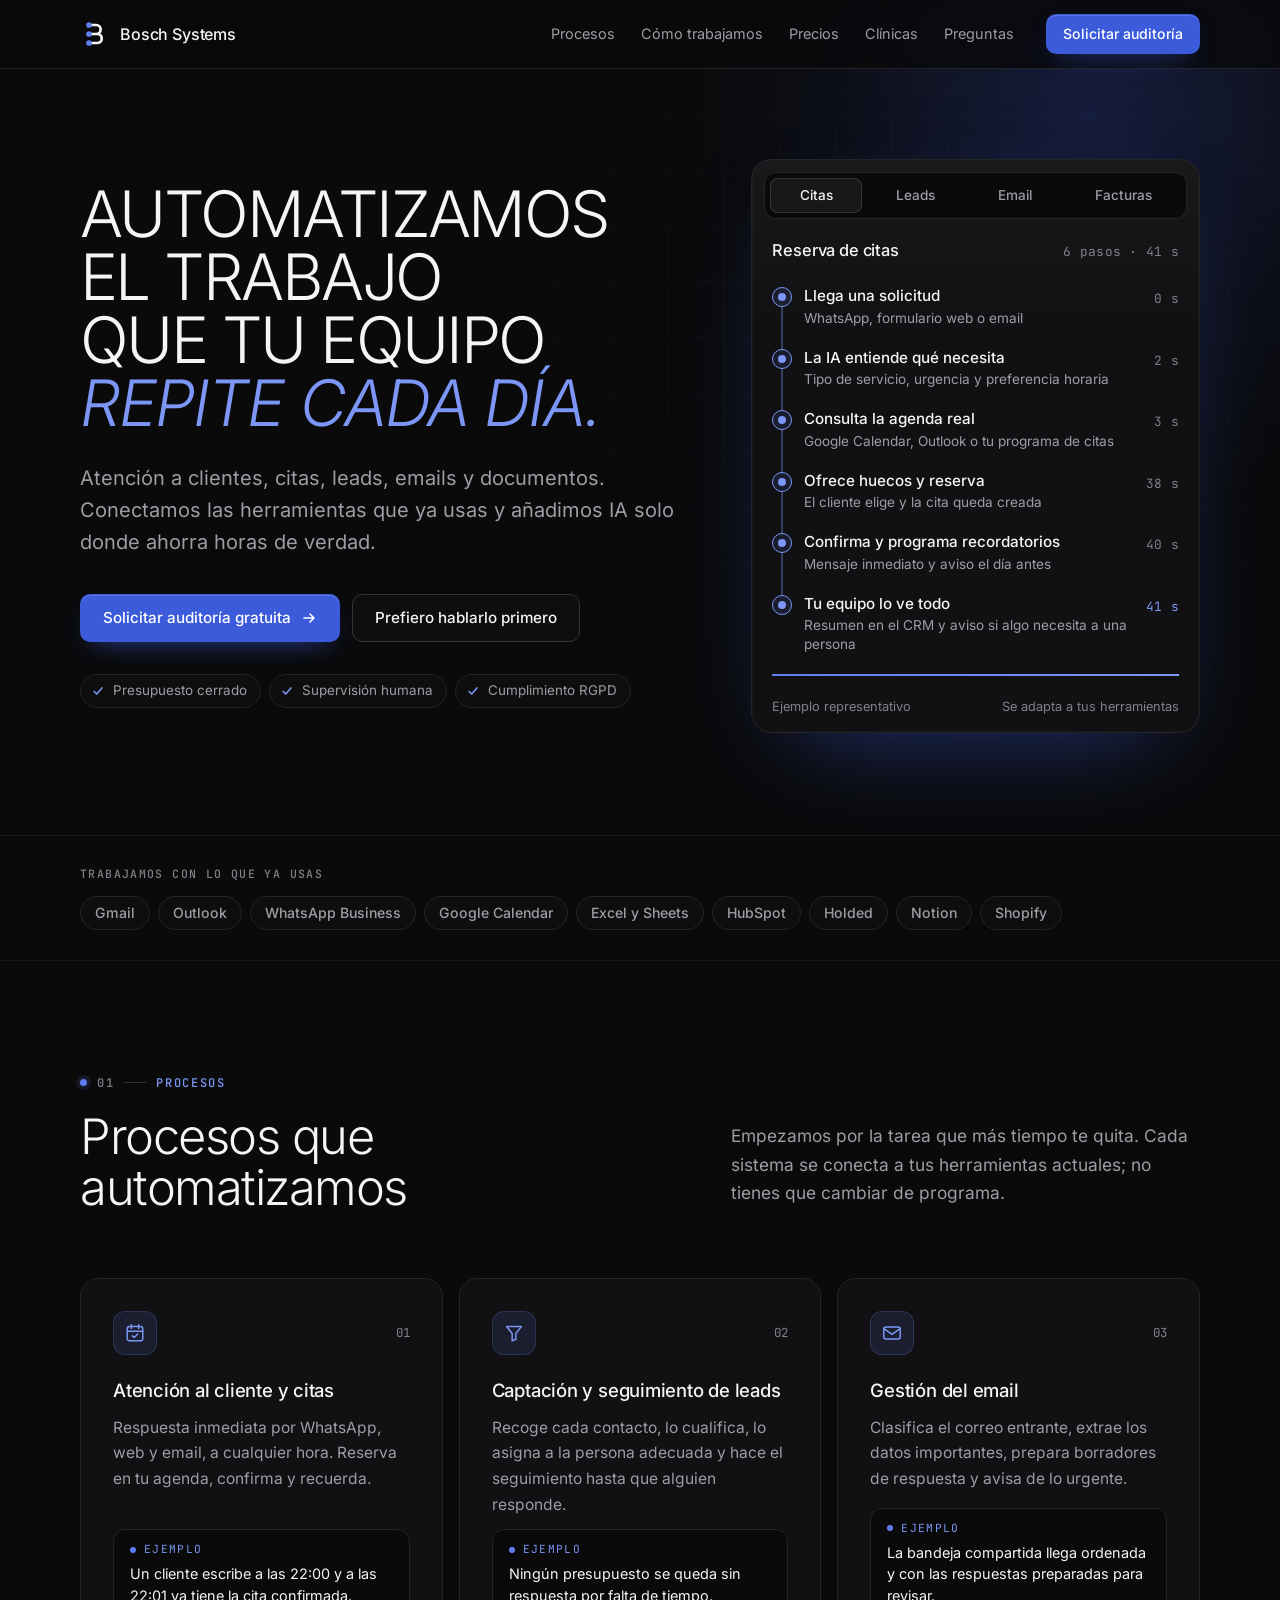
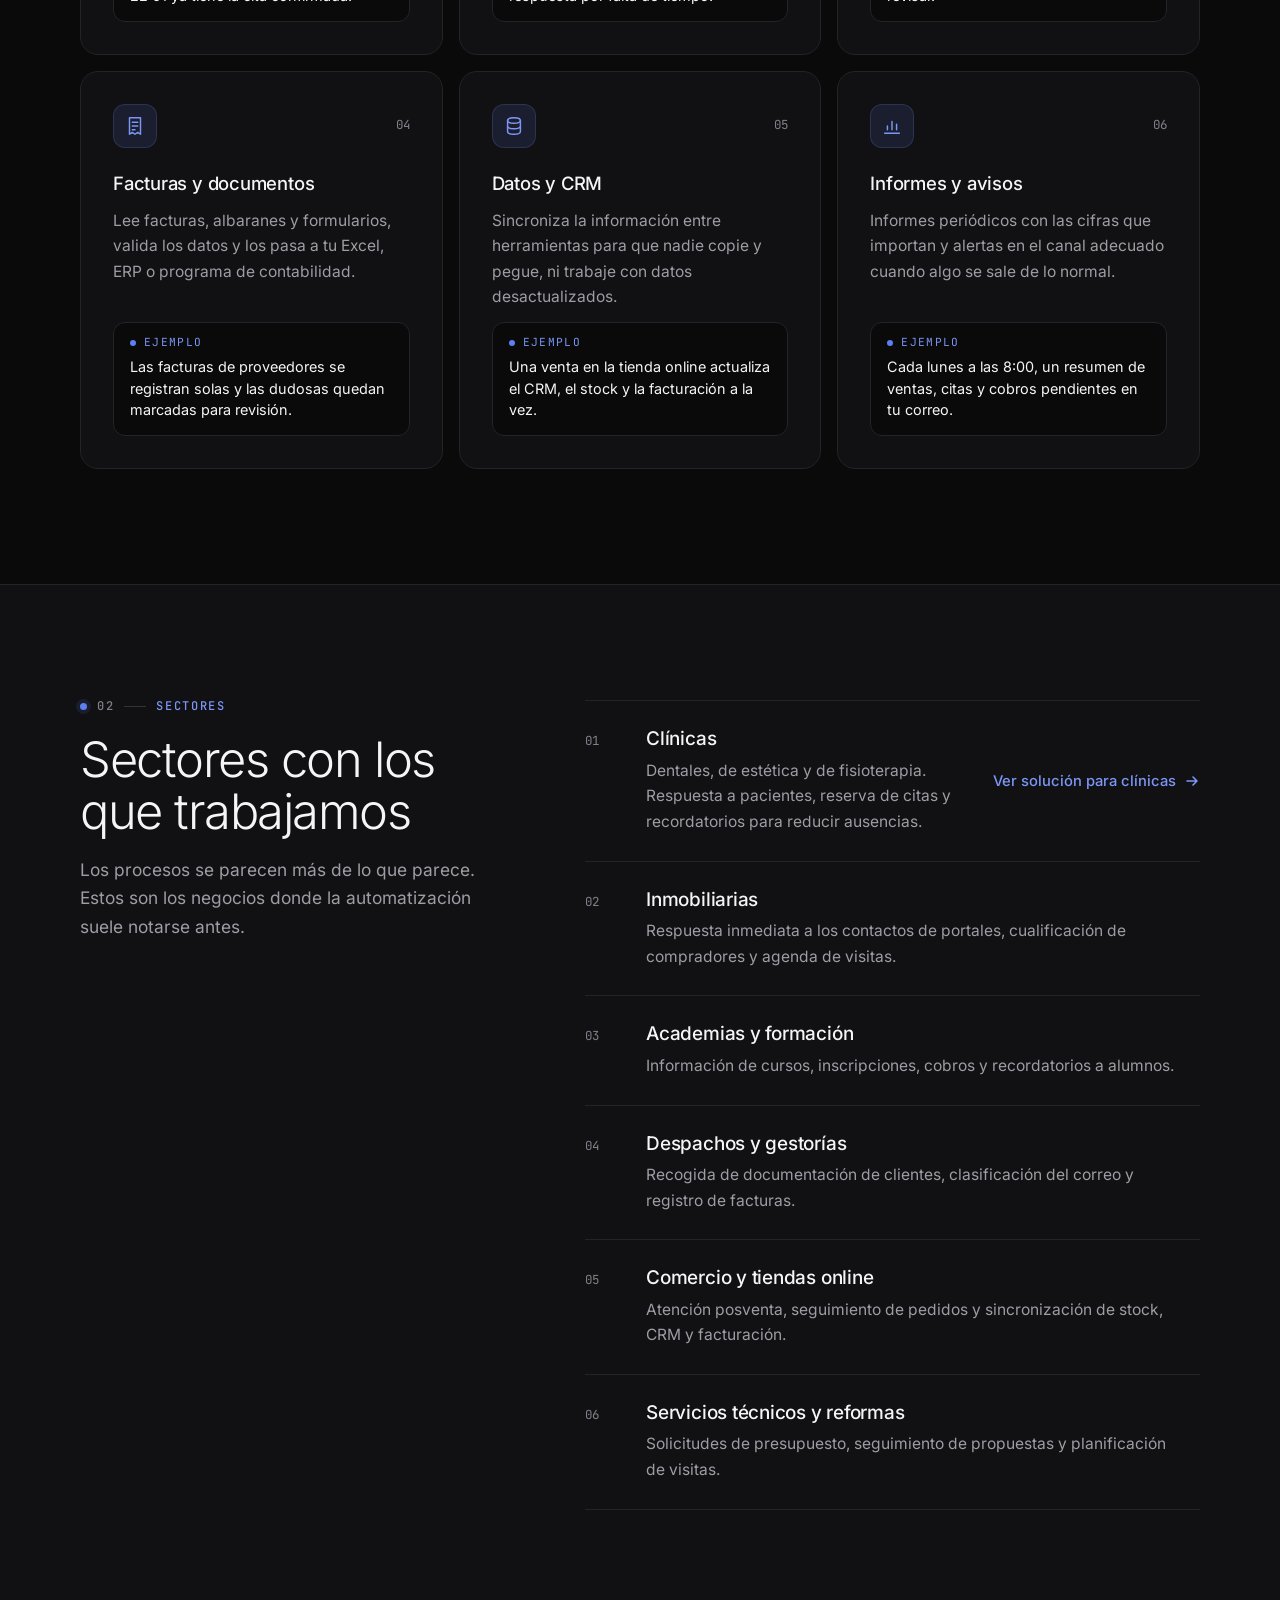
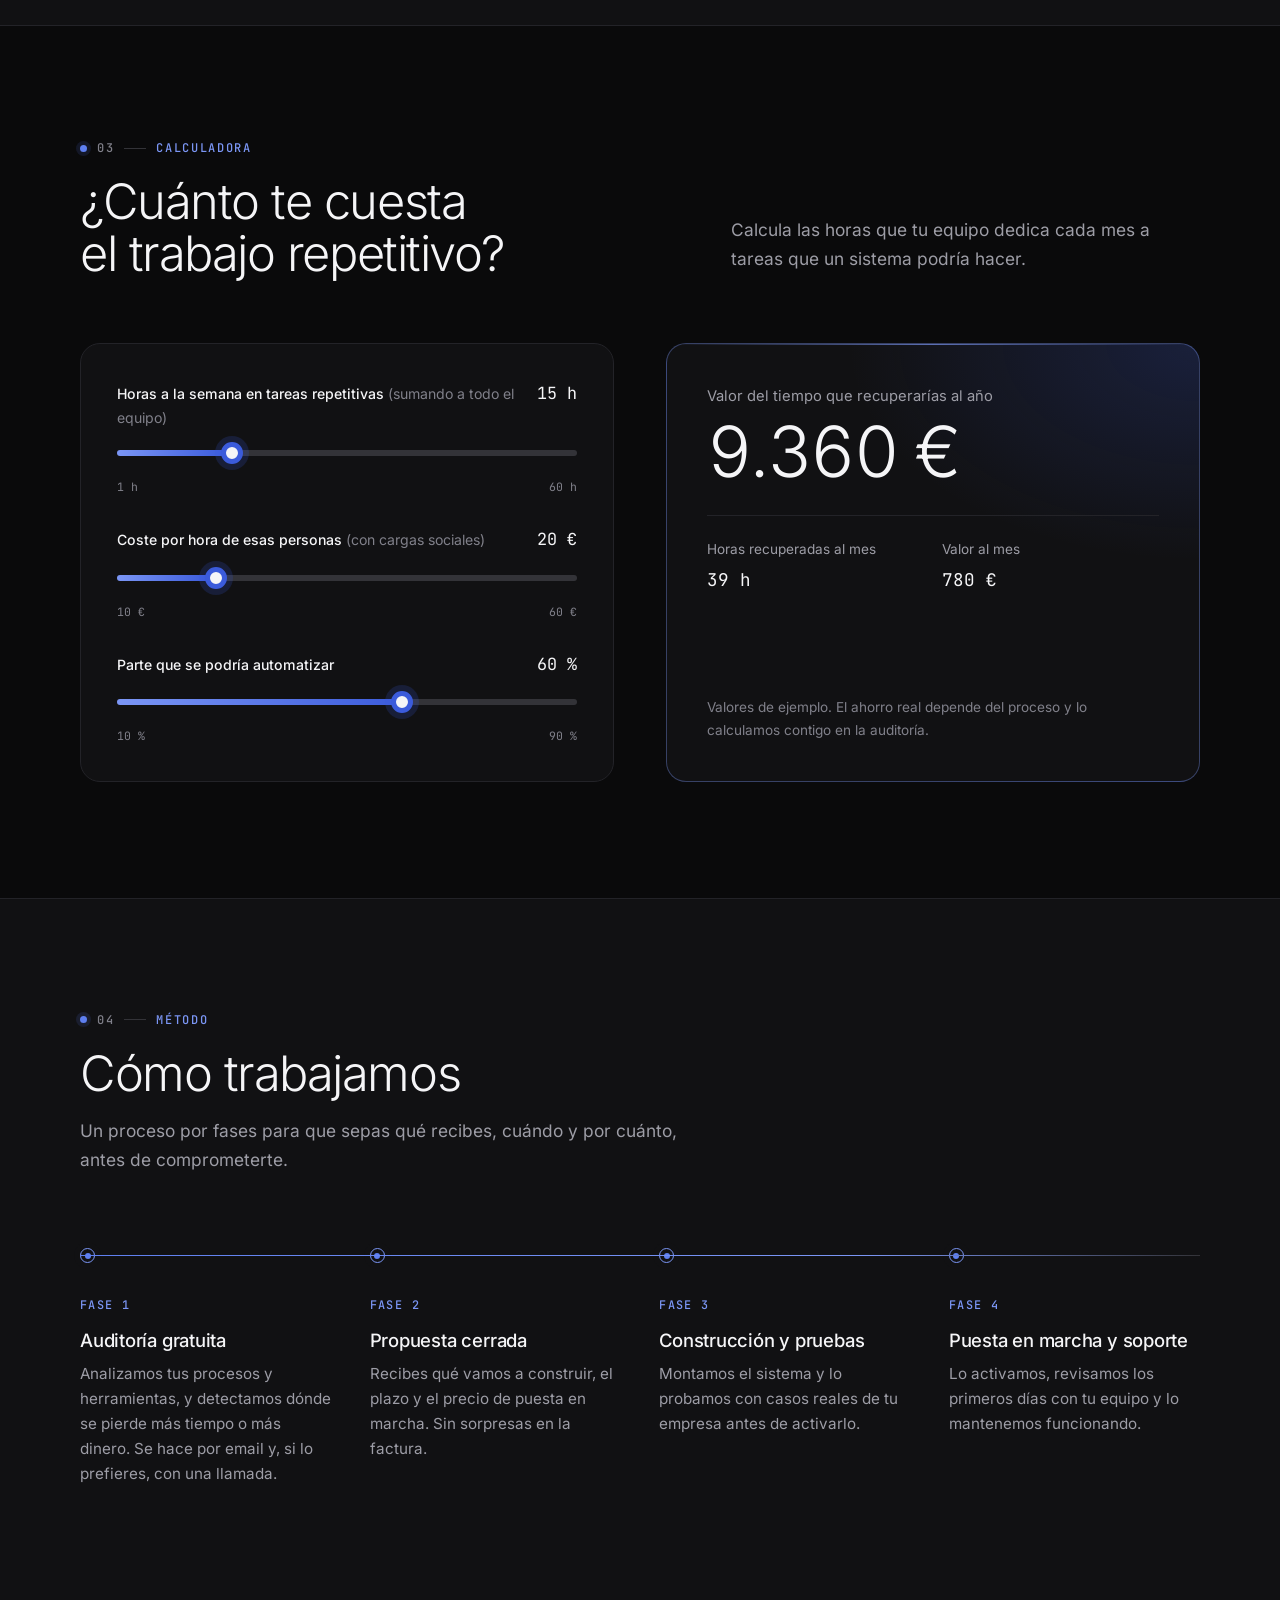
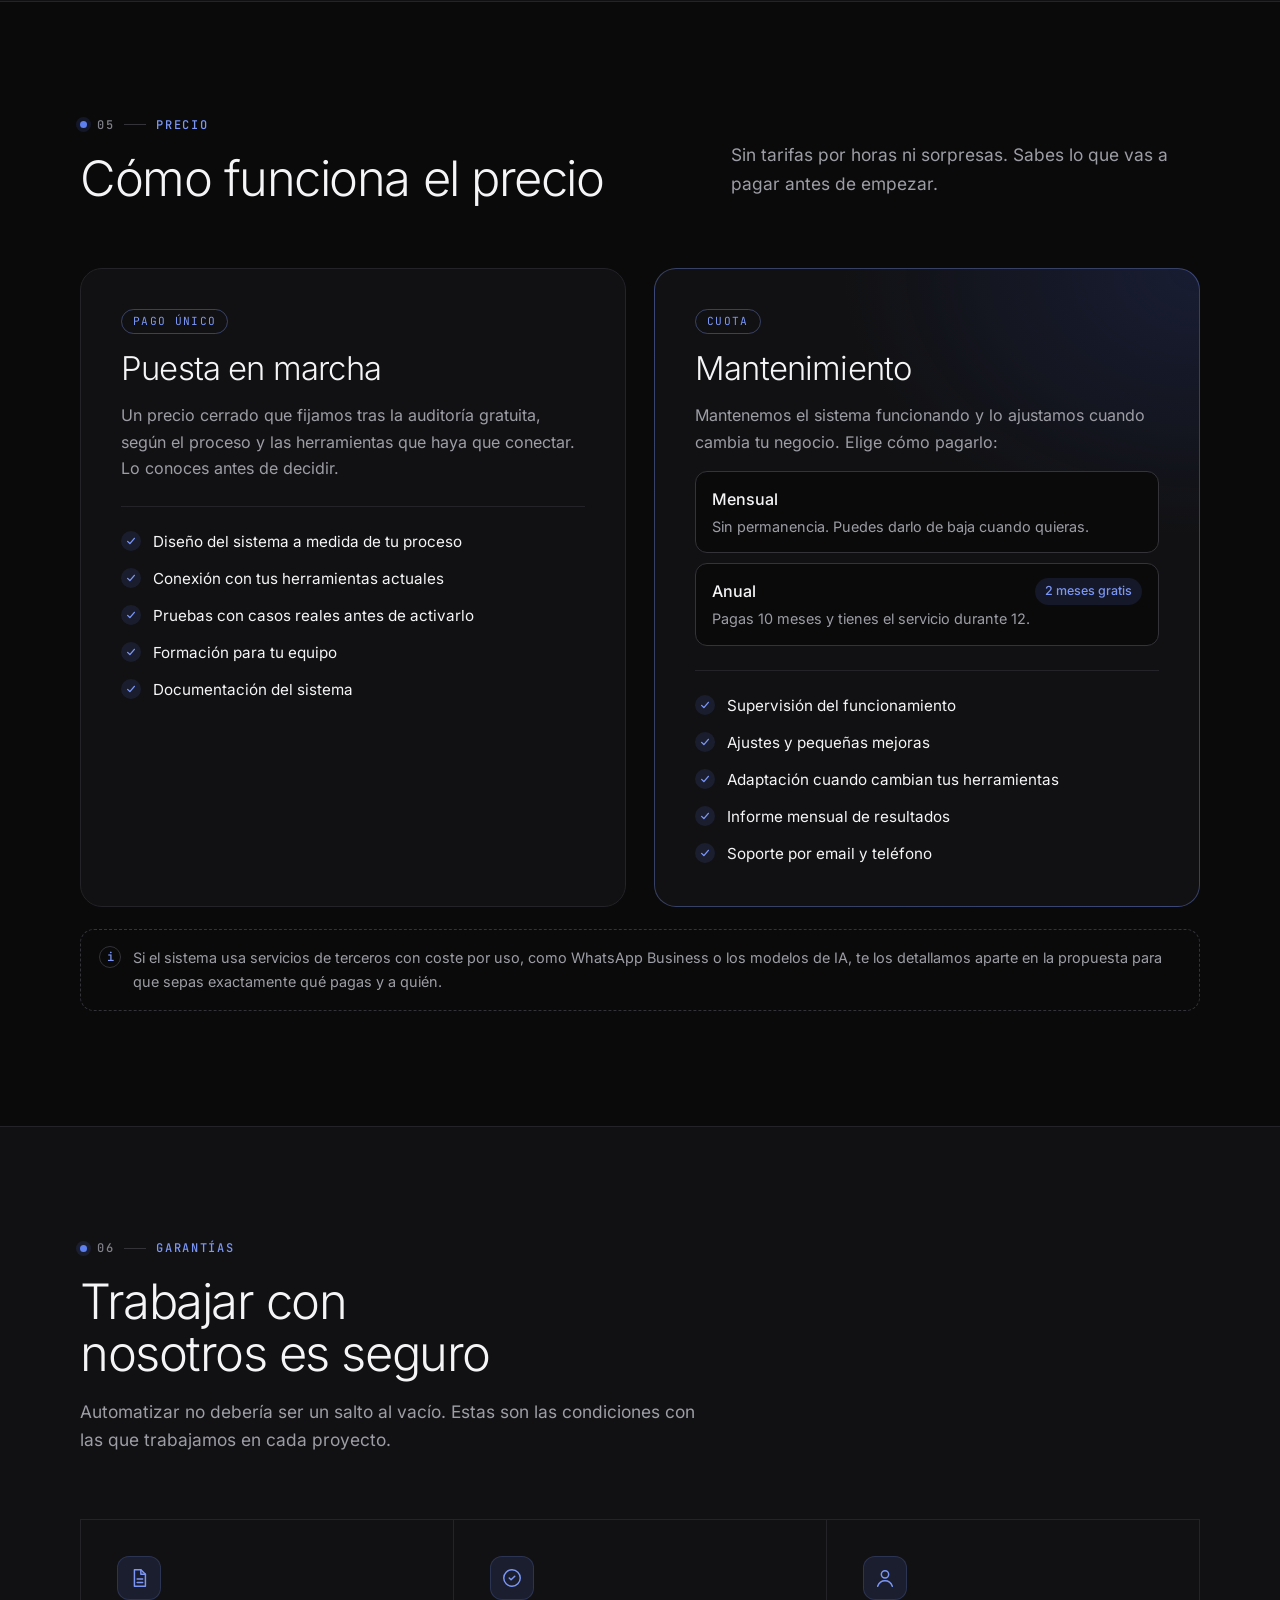
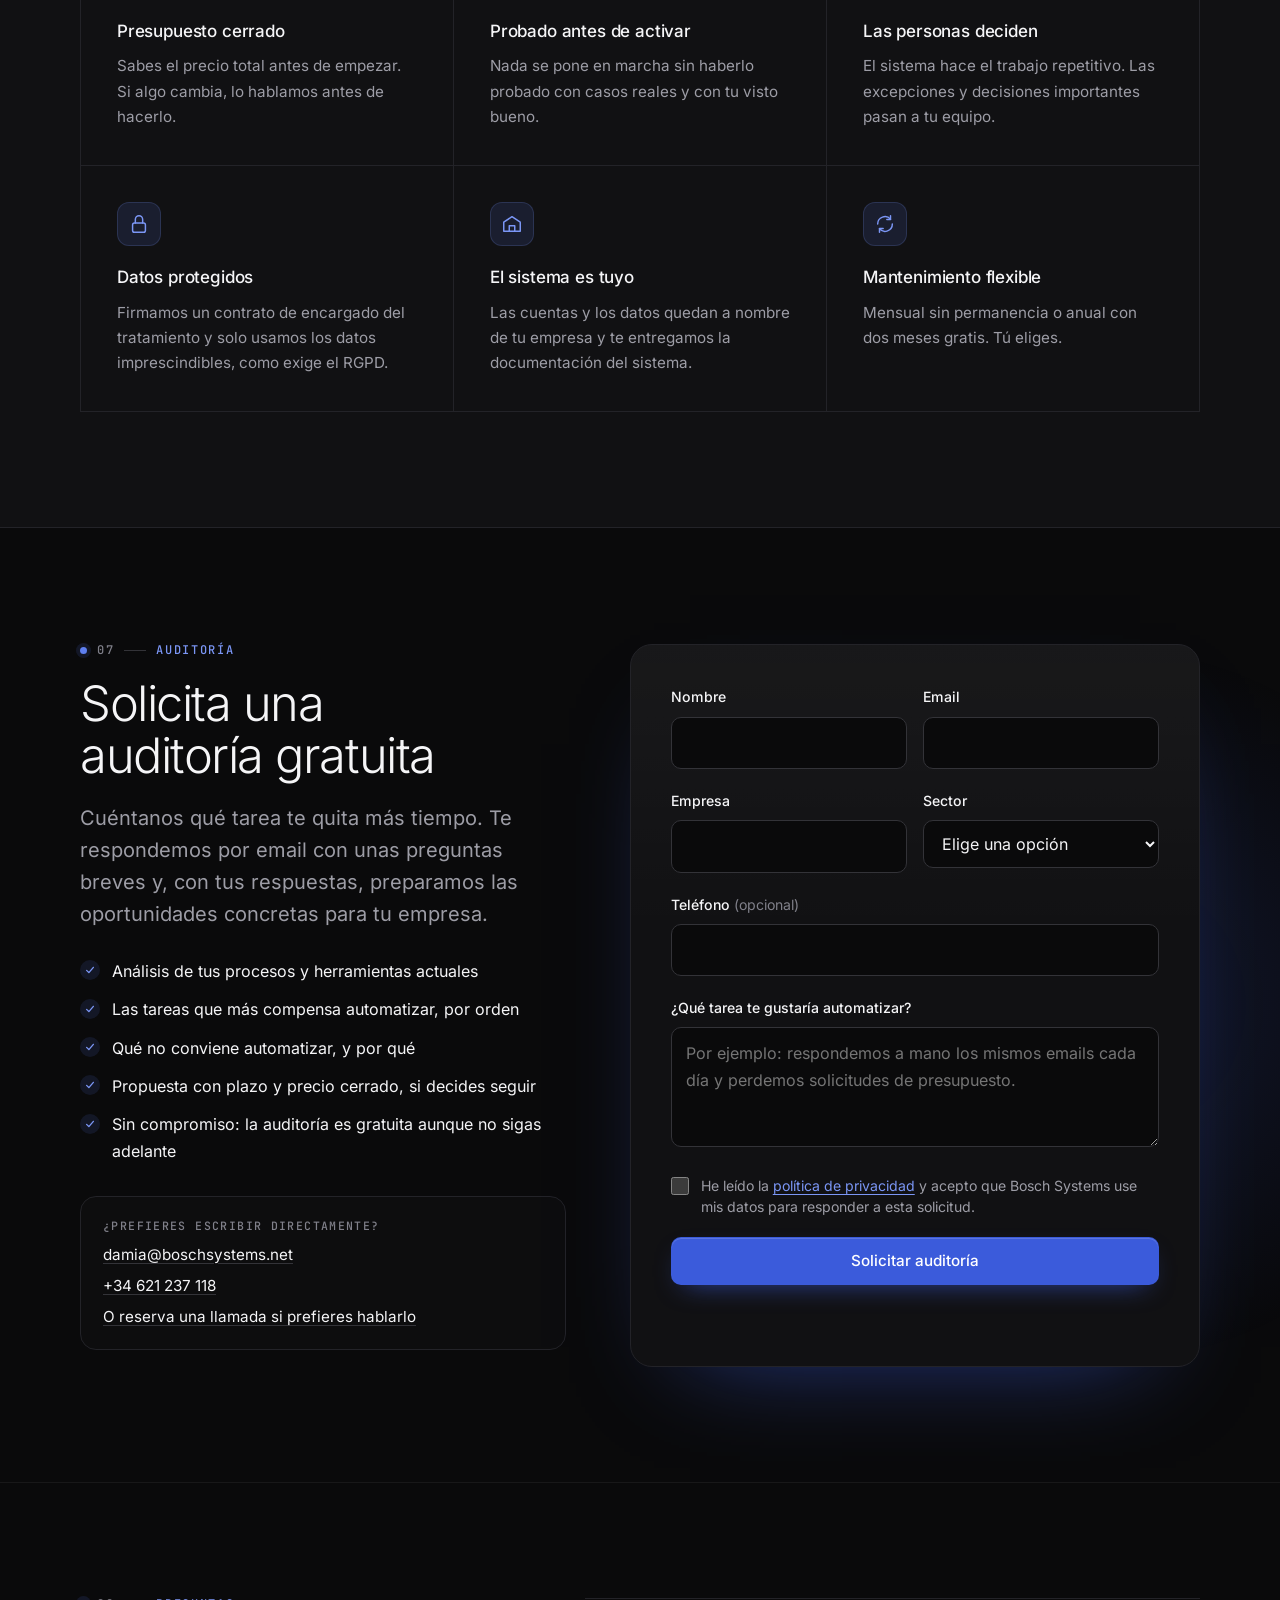
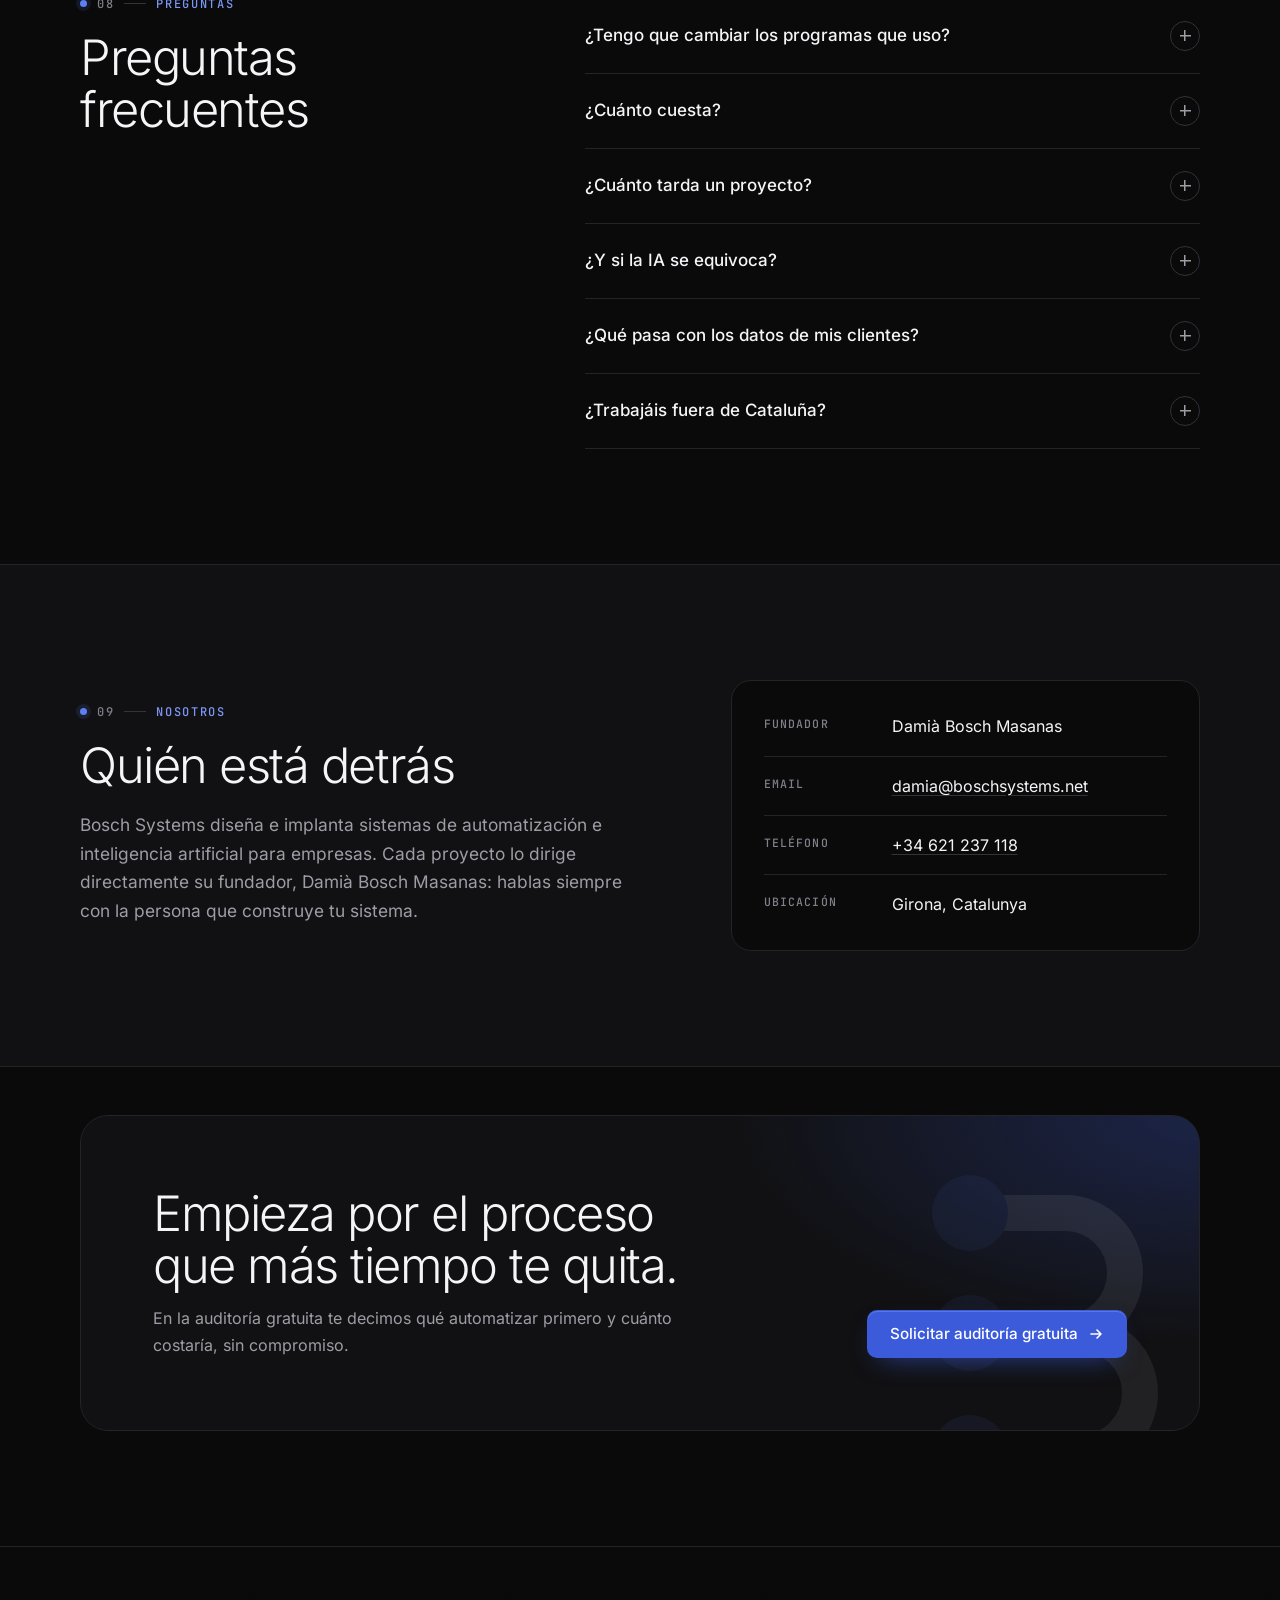
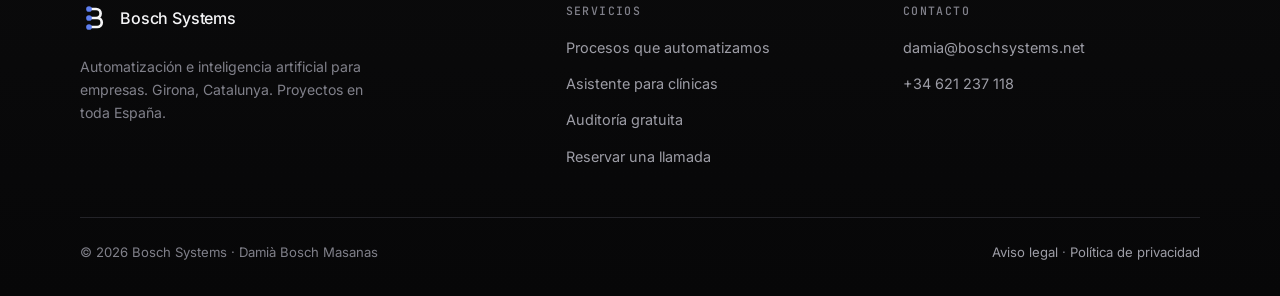
==== commit 8eb50e1e: "Página propia para reservar llamada (4 opciones) y enlaces de reserva apuntando a ella Co-Authored-B" ====
--- a/index.html
+++ b/index.html
@@ -403,6 +403,7 @@
         <li><a href="#procesos">Procesos que automatizamos</a></li>
         <li><a href="clinicas.html">Asistente para clínicas</a></li>
         <li><a href="#auditoria">Auditoría gratuita</a></li>
+        <li><a href="llamada.html">Reservar una llamada</a></li>
       </ul>
     </div>
     <div>
--- a/assets/styles.css
+++ b/assets/styles.css
@@ -510,3 +510,18 @@
   .reveal,.steps.reveal li{opacity:1!important;transform:none!important}
   .top{position:static}
 }
+
+/* Página de reserva de llamadas */
+.sr-only{position:absolute;width:1px;height:1px;margin:-1px;padding:0;overflow:hidden;clip:rect(0,0,0,0);white-space:nowrap;border:0}
+.call-page{padding-top:clamp(40px,6vw,88px)}
+.call-page .head{max-width:760px;margin-bottom:clamp(32px,4vw,56px)}
+.call-page .head .lead{margin-top:24px}
+.calls{display:grid;grid-template-columns:repeat(2,minmax(0,1fr));gap:16px}
+.calls .proc{gap:10px}
+.calls .proc-n{font-size:.78rem;letter-spacing:.04em}
+.calls .call-go{margin-top:auto;padding-top:14px}
+.call-notes{list-style:none;margin:clamp(28px,3.4vw,44px) 0 0;padding:0;display:grid;gap:10px;max-width:760px;color:var(--muted);font-size:.95rem;line-height:1.6}
+.call-notes li{position:relative;padding-left:22px}
+.call-notes li::before{content:"";position:absolute;left:0;top:.62em;width:7px;height:7px;border-radius:50%;background:var(--accent-ink);opacity:.8}
+.call-notes a{color:var(--accent-ink);text-decoration:underline;text-underline-offset:3px}
+@media (max-width:700px){.calls{grid-template-columns:1fr}}
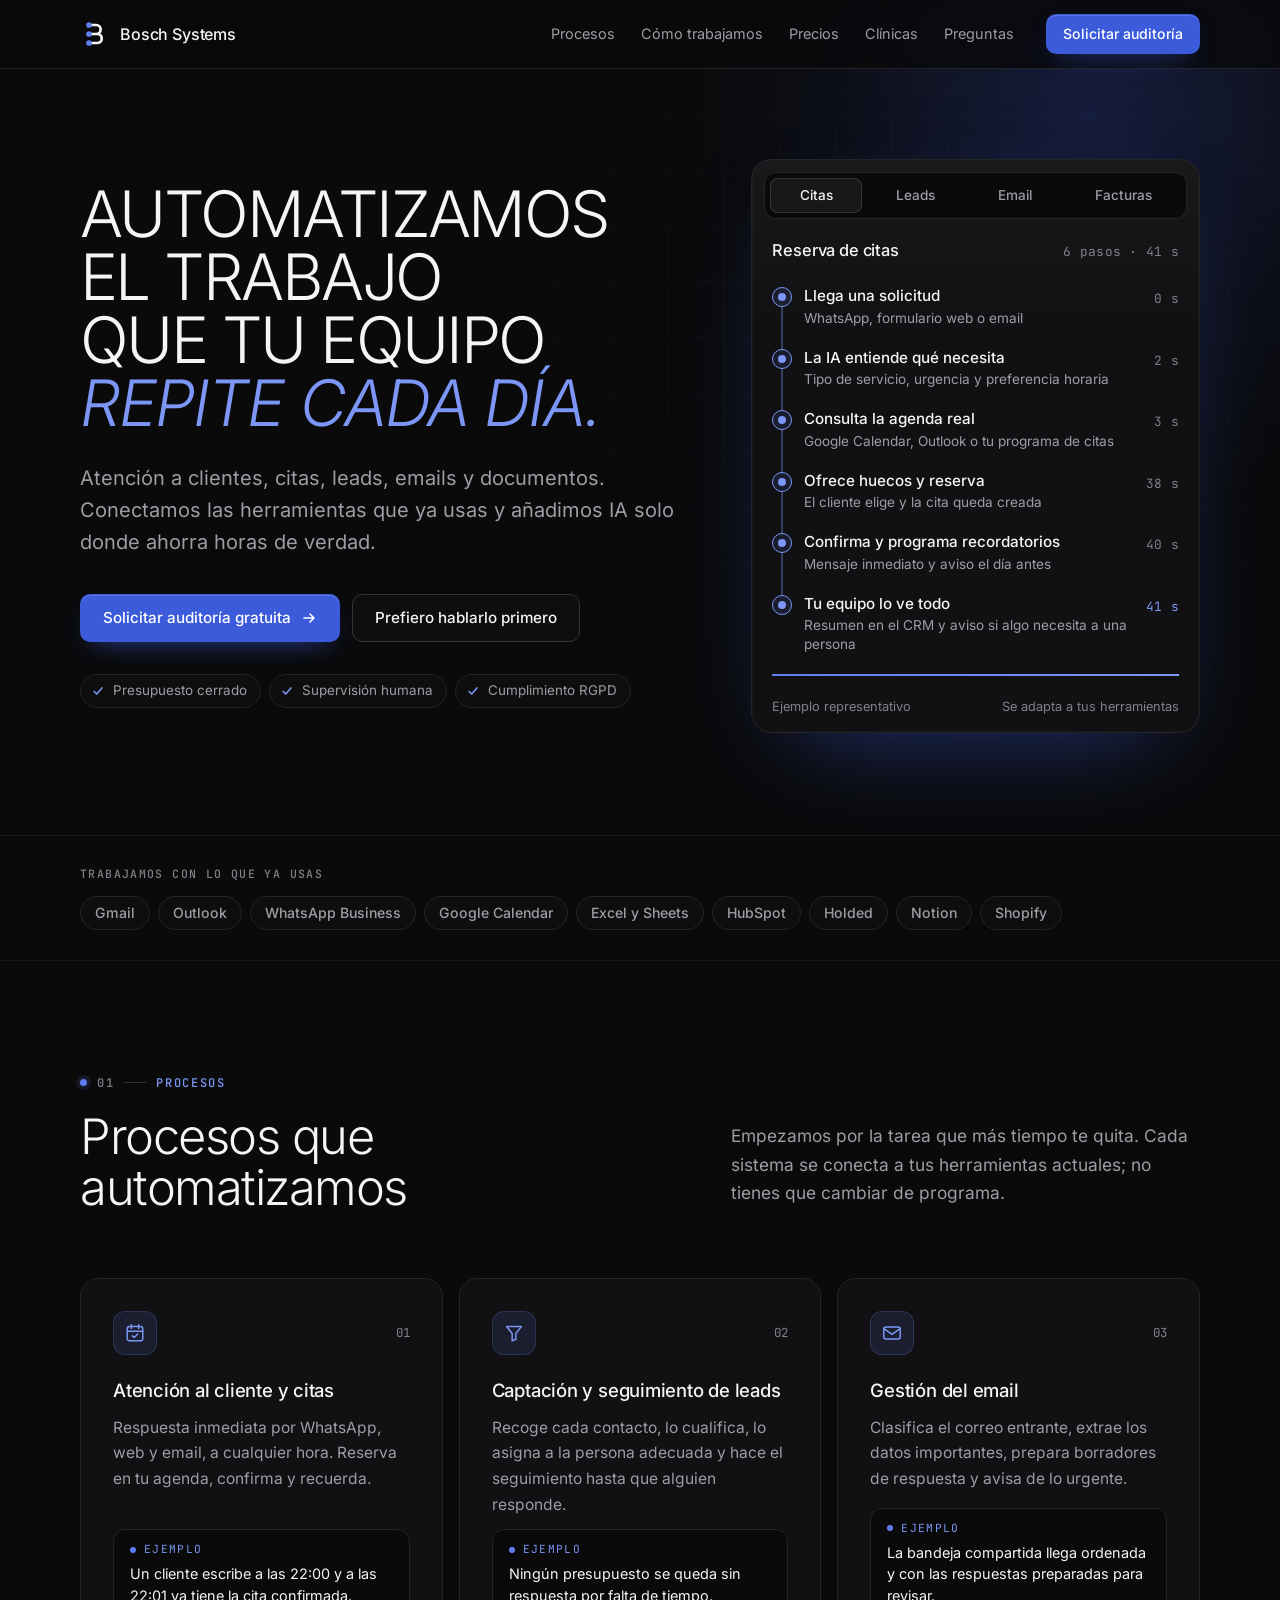
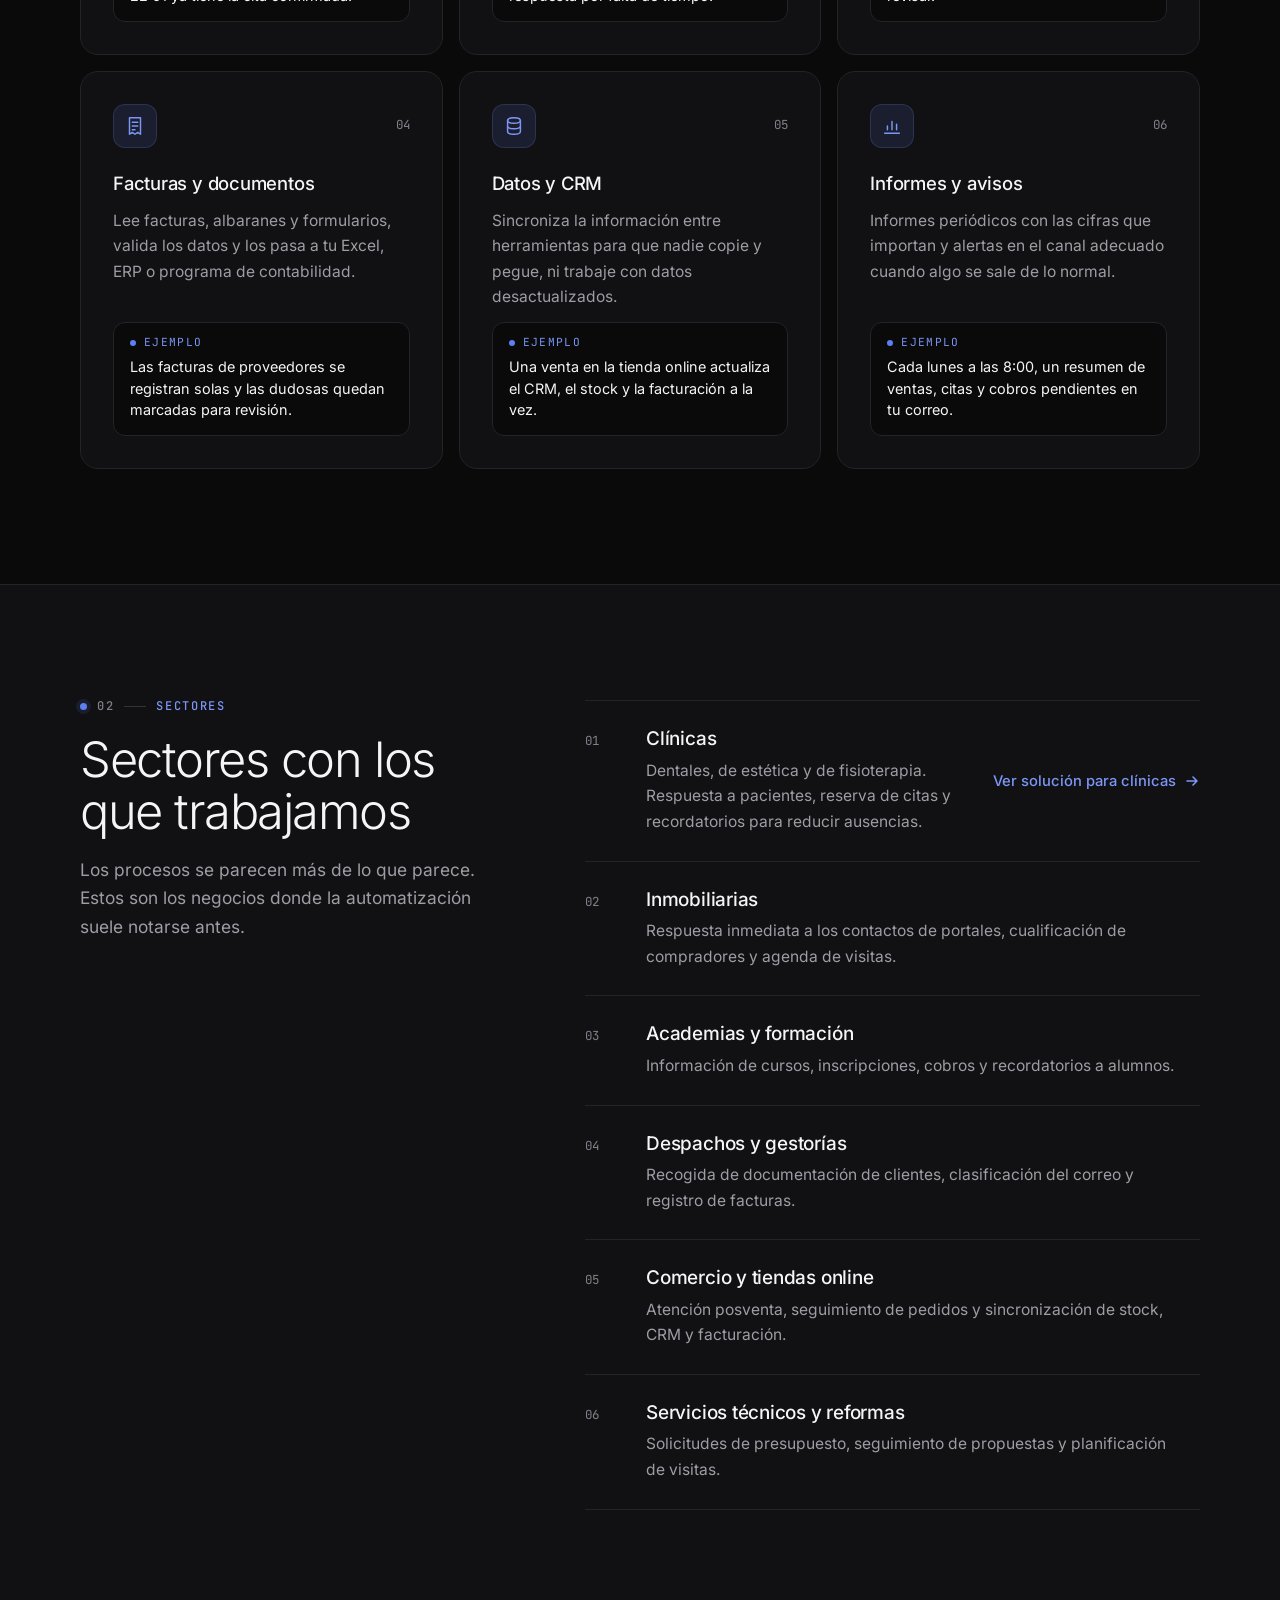
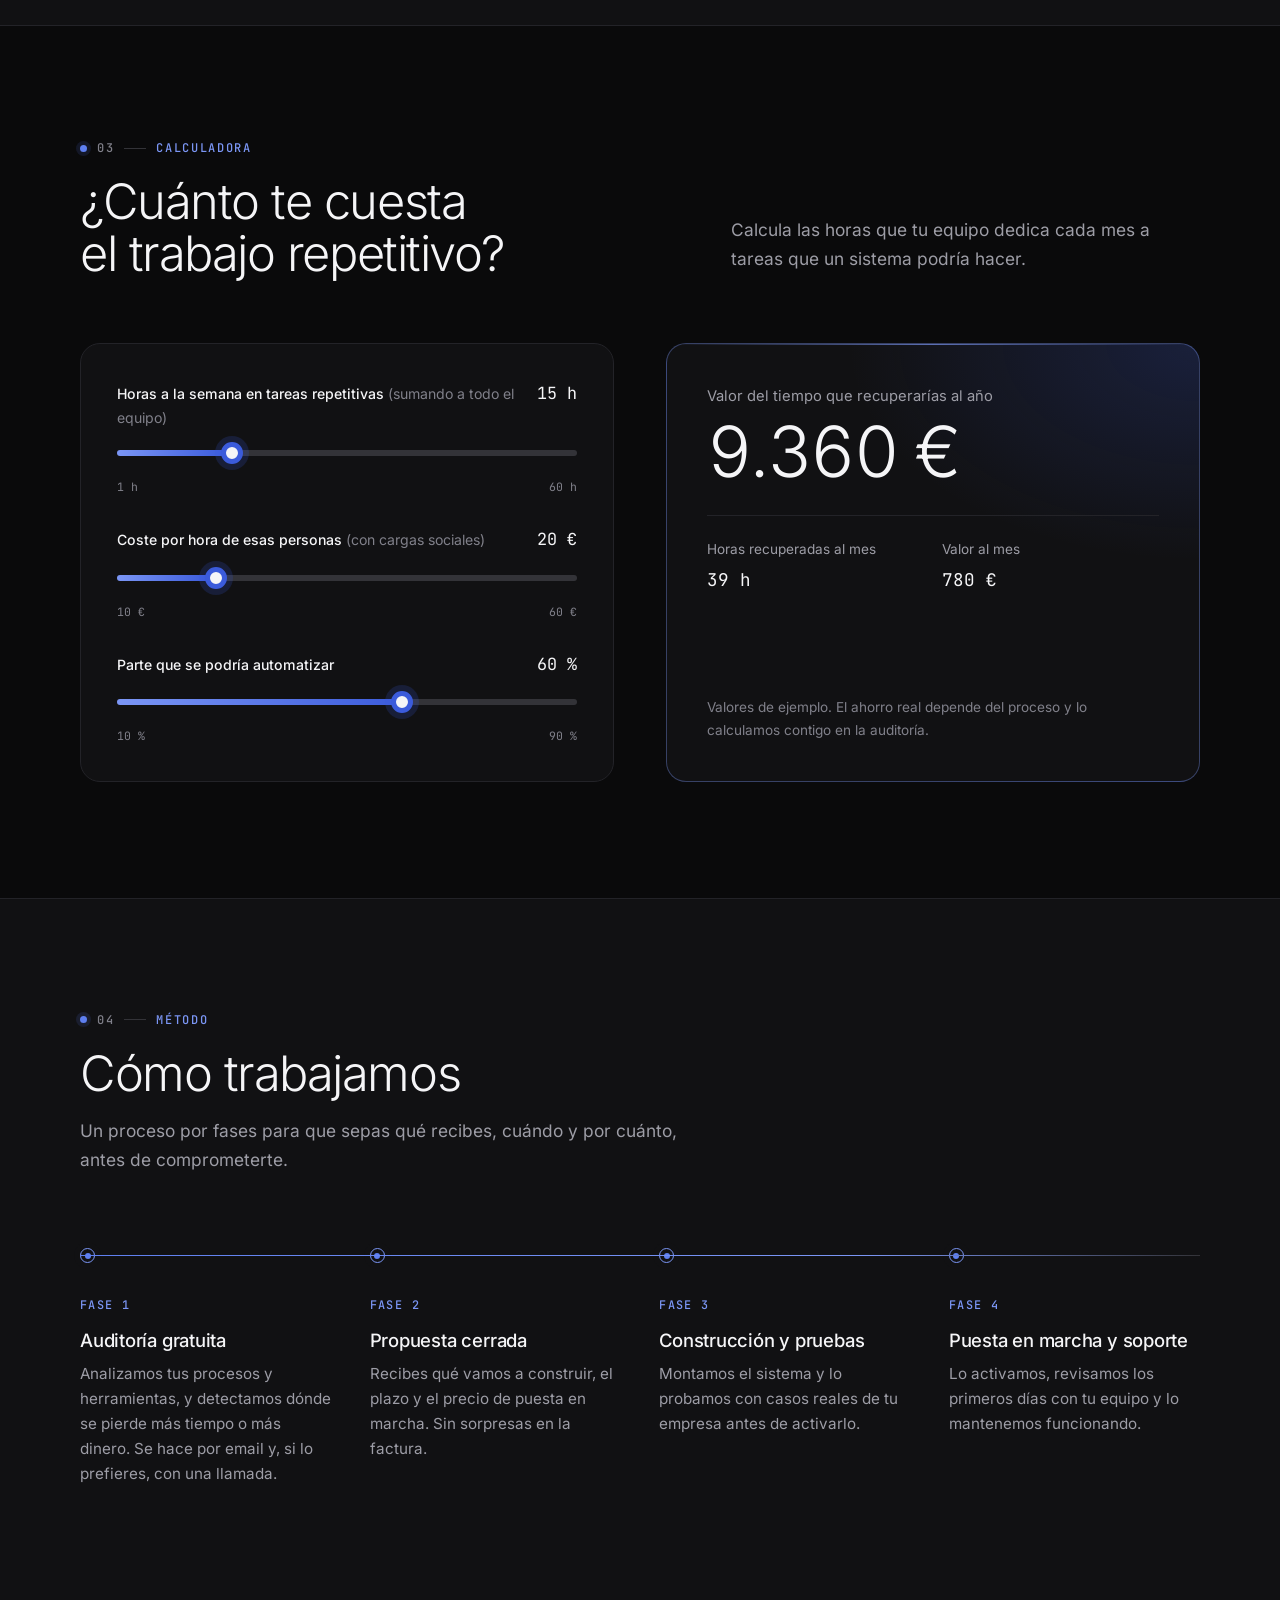
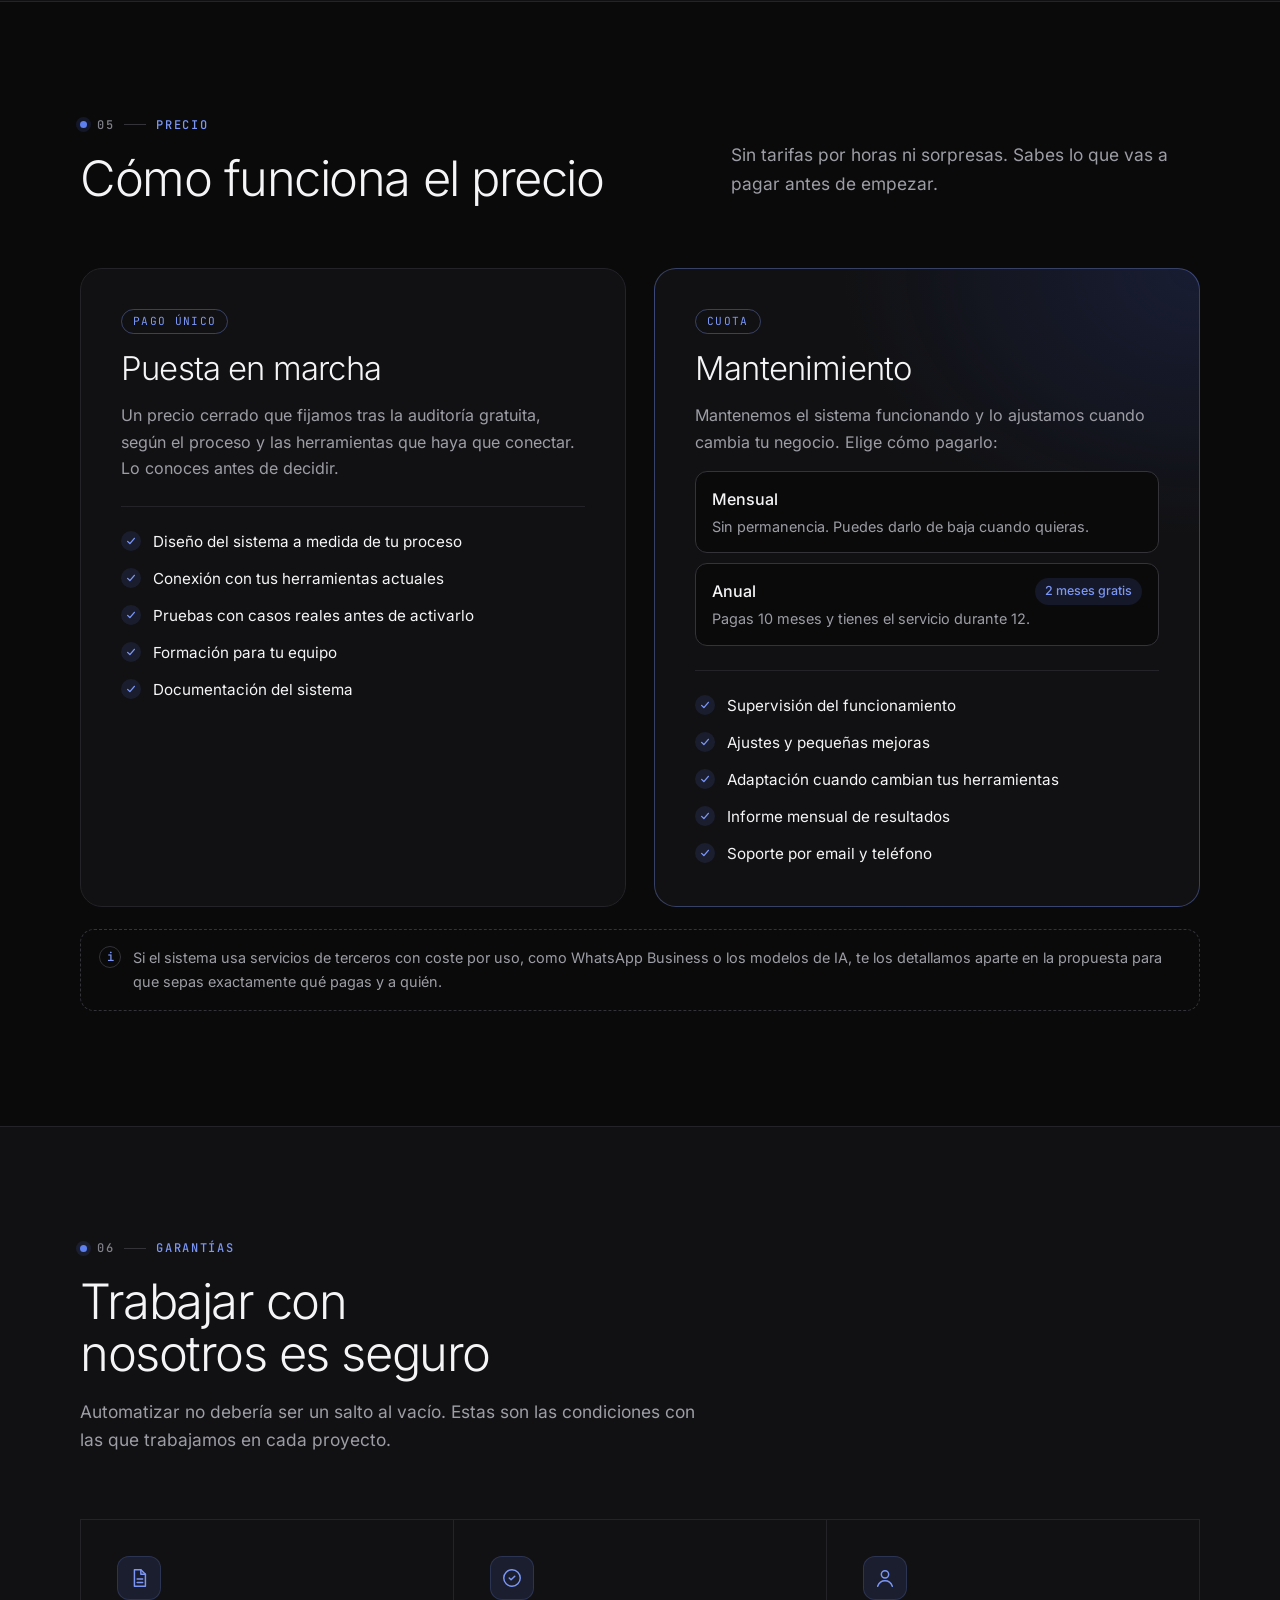
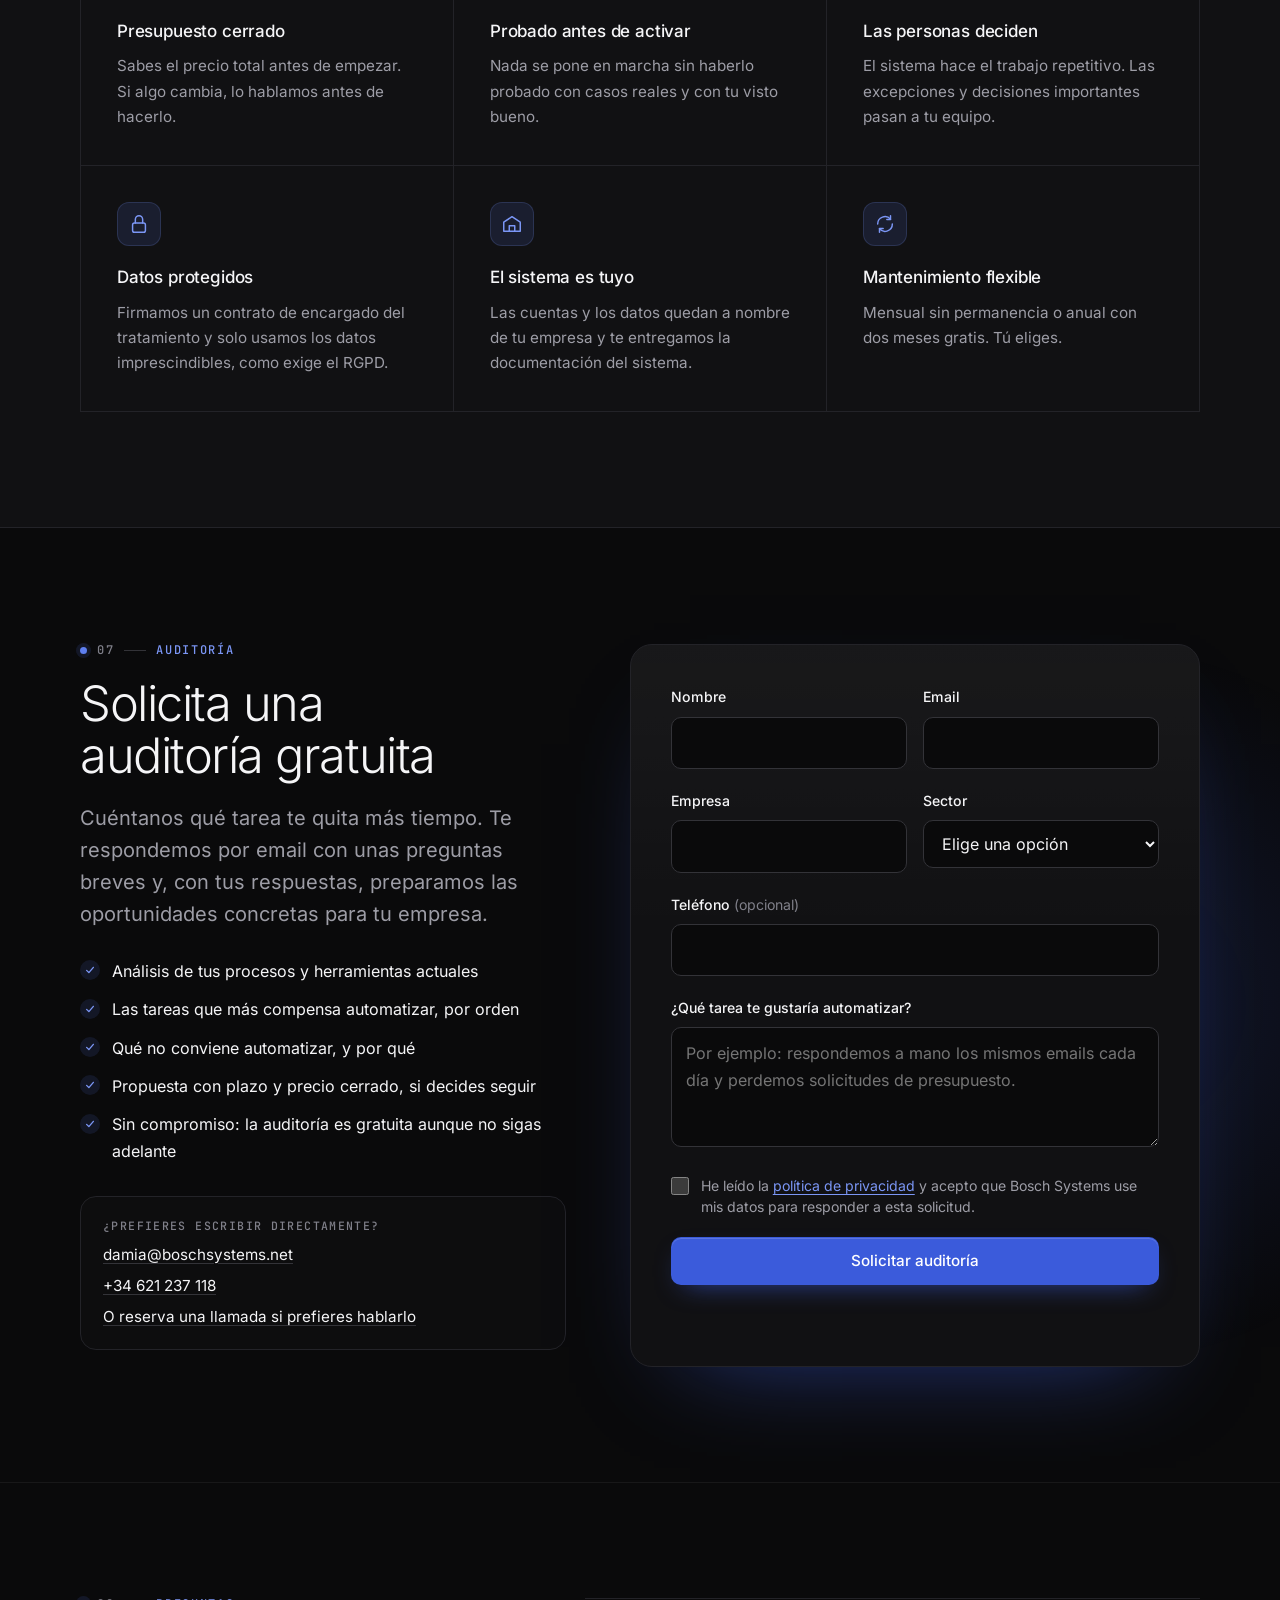
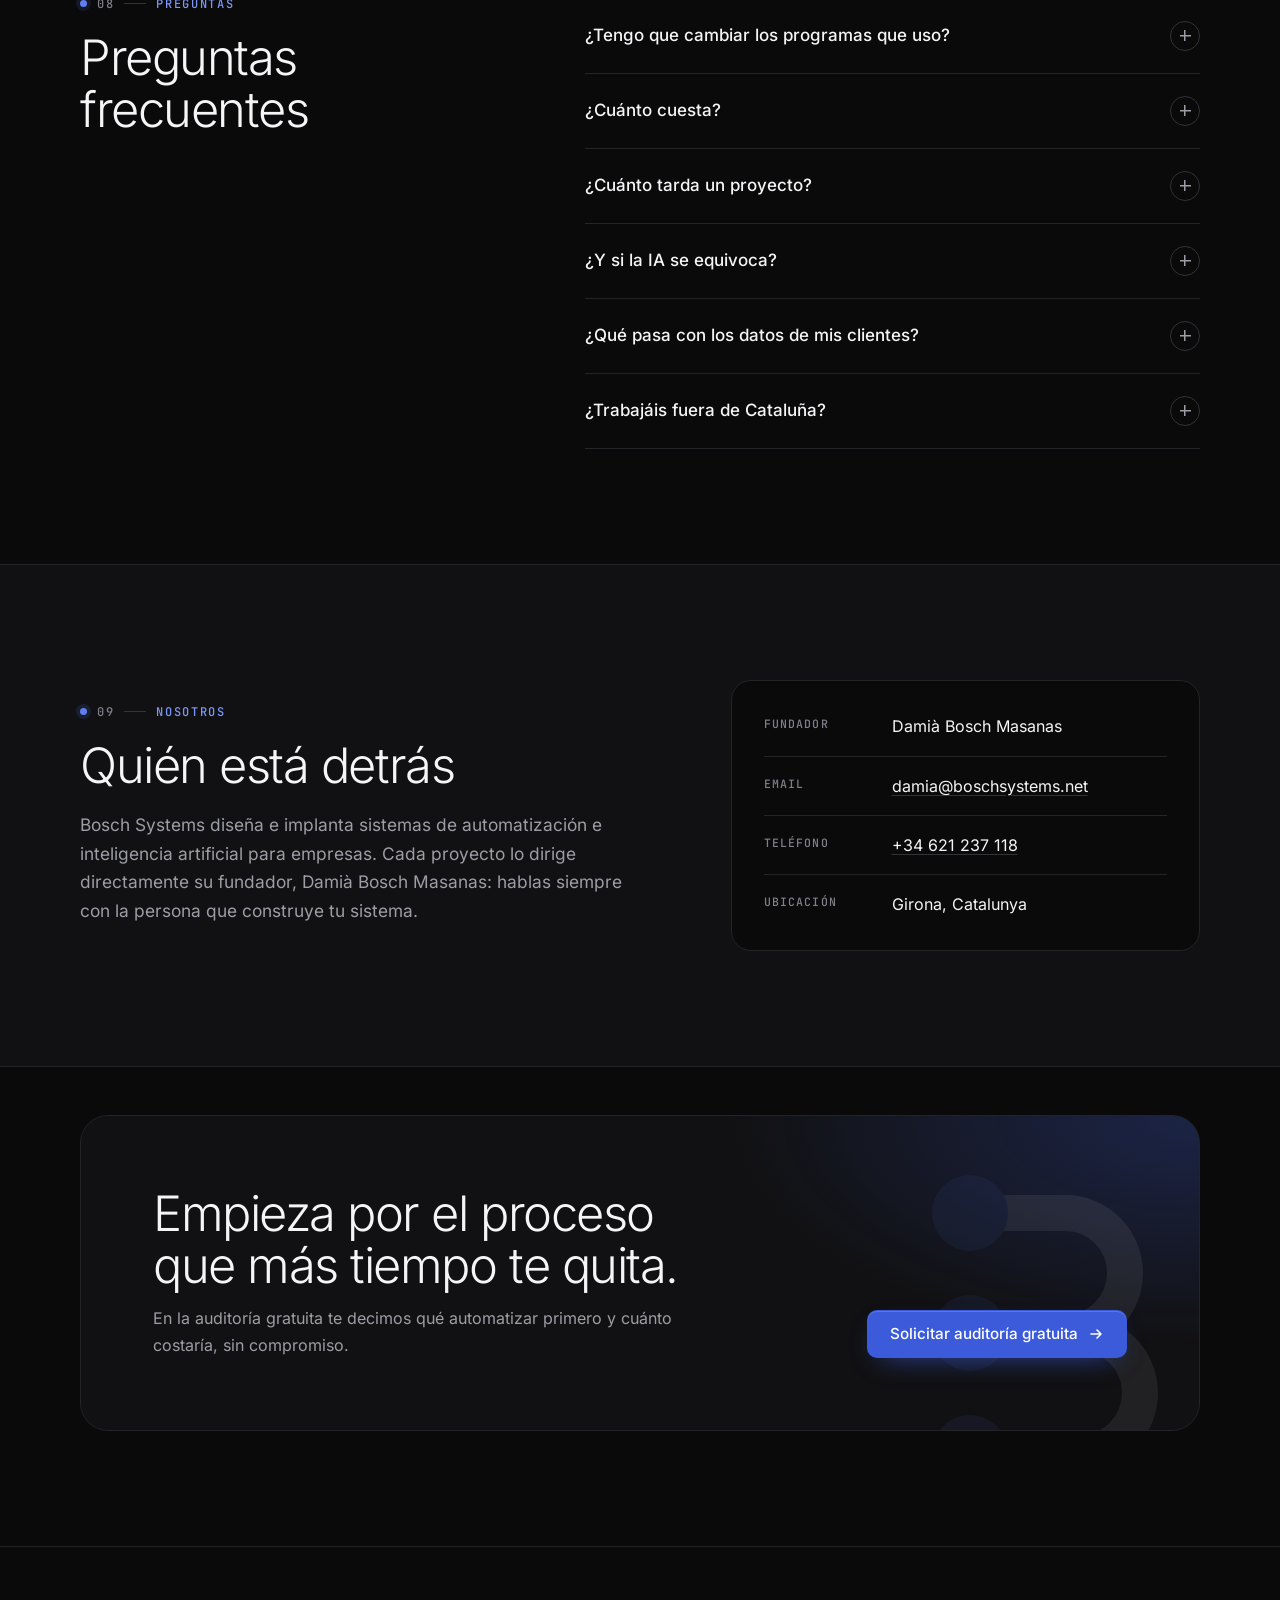
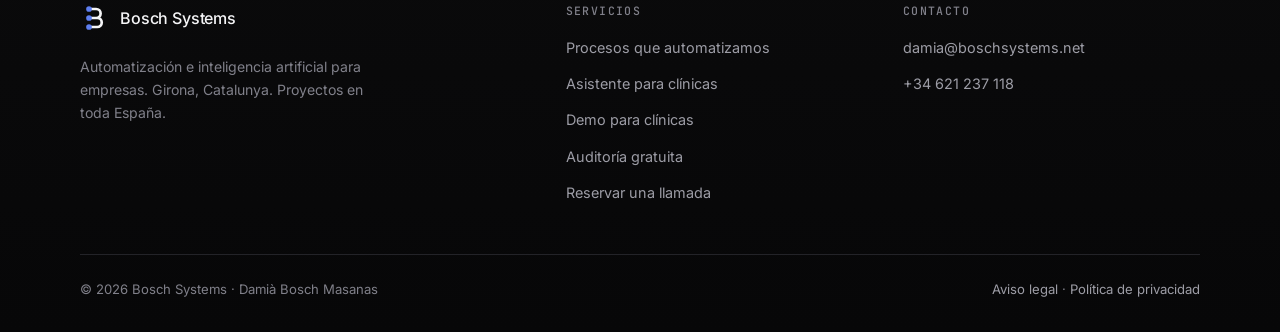
==== commit 8e24a7a0: "Demo interactiva del asistente para clínicas (demo.html), enlaces y sitemap Co-Authored-By: Claude S" ====
--- a/index.html
+++ b/index.html
@@ -402,6 +402,7 @@
       <ul>
         <li><a href="#procesos">Procesos que automatizamos</a></li>
         <li><a href="clinicas.html">Asistente para clínicas</a></li>
+        <li><a href="demo.html">Demo para clínicas</a></li>
         <li><a href="#auditoria">Auditoría gratuita</a></li>
         <li><a href="llamada.html">Reservar una llamada</a></li>
       </ul>
